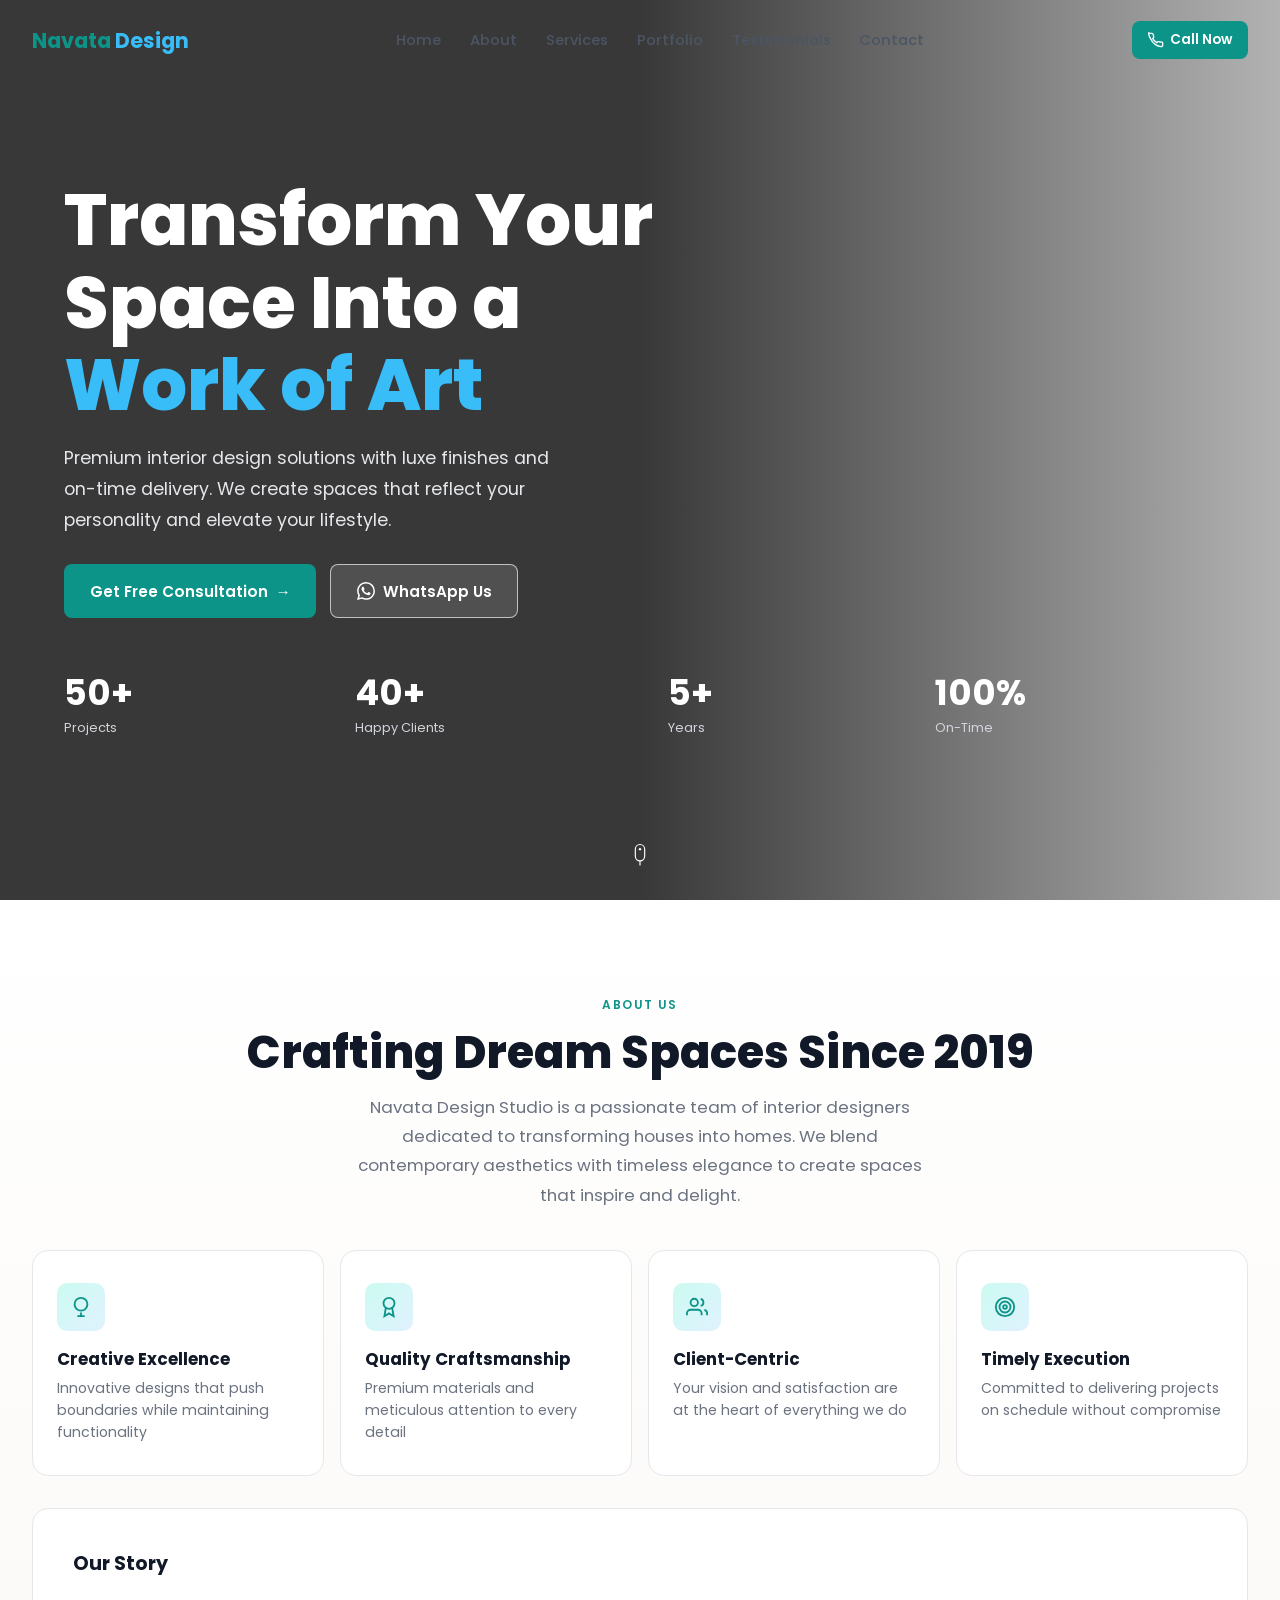
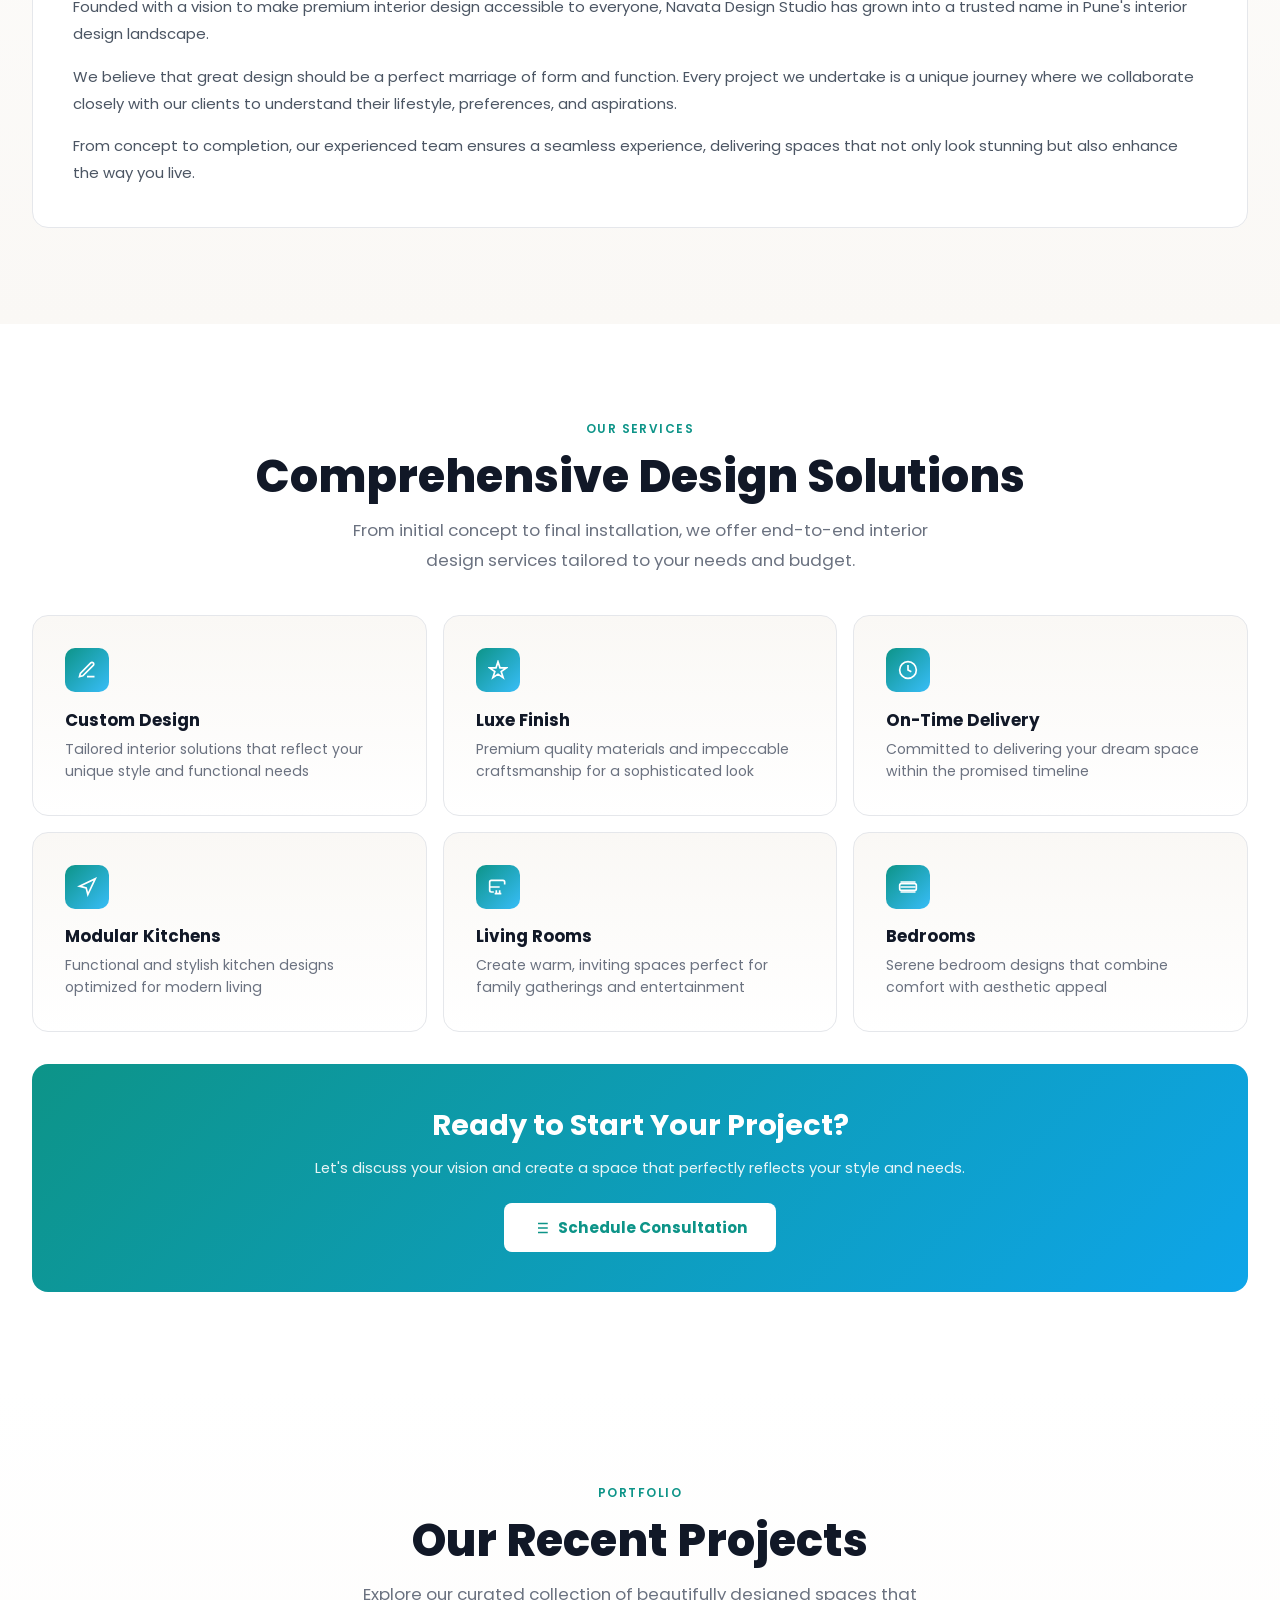
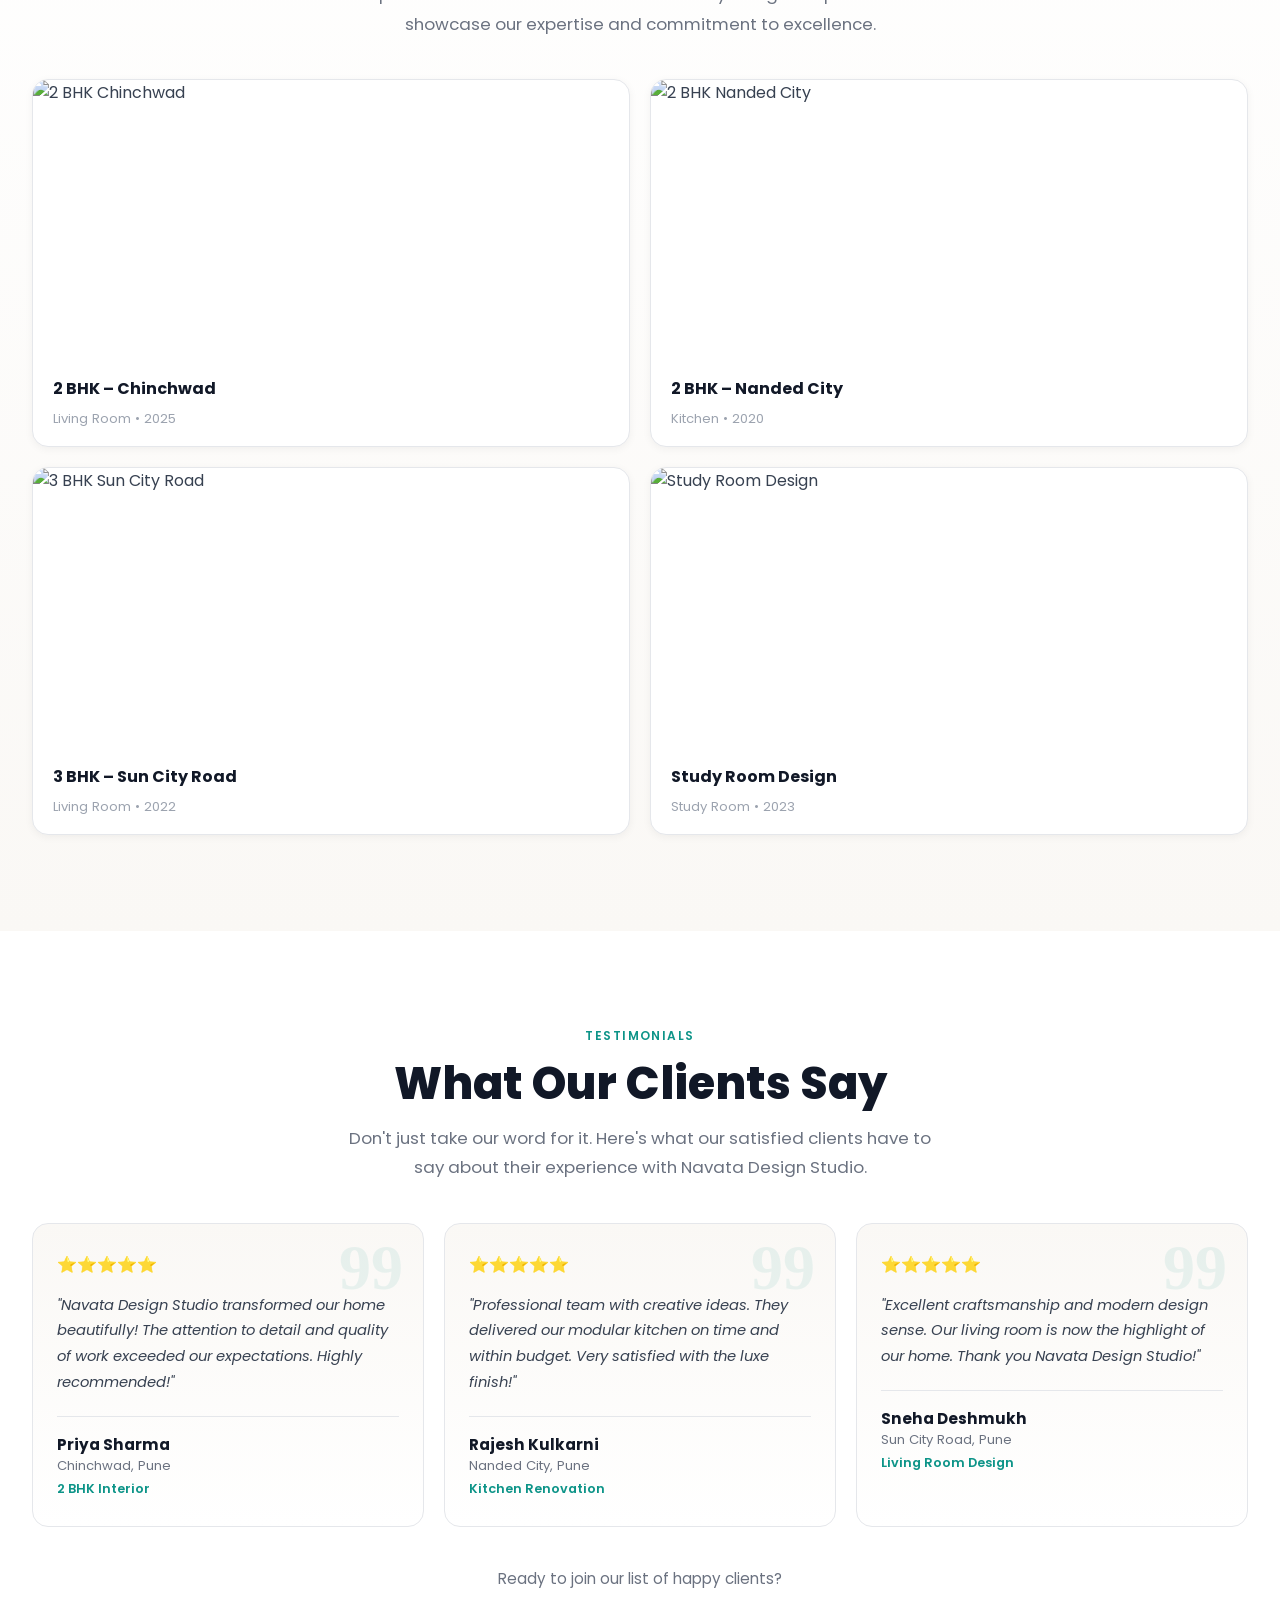
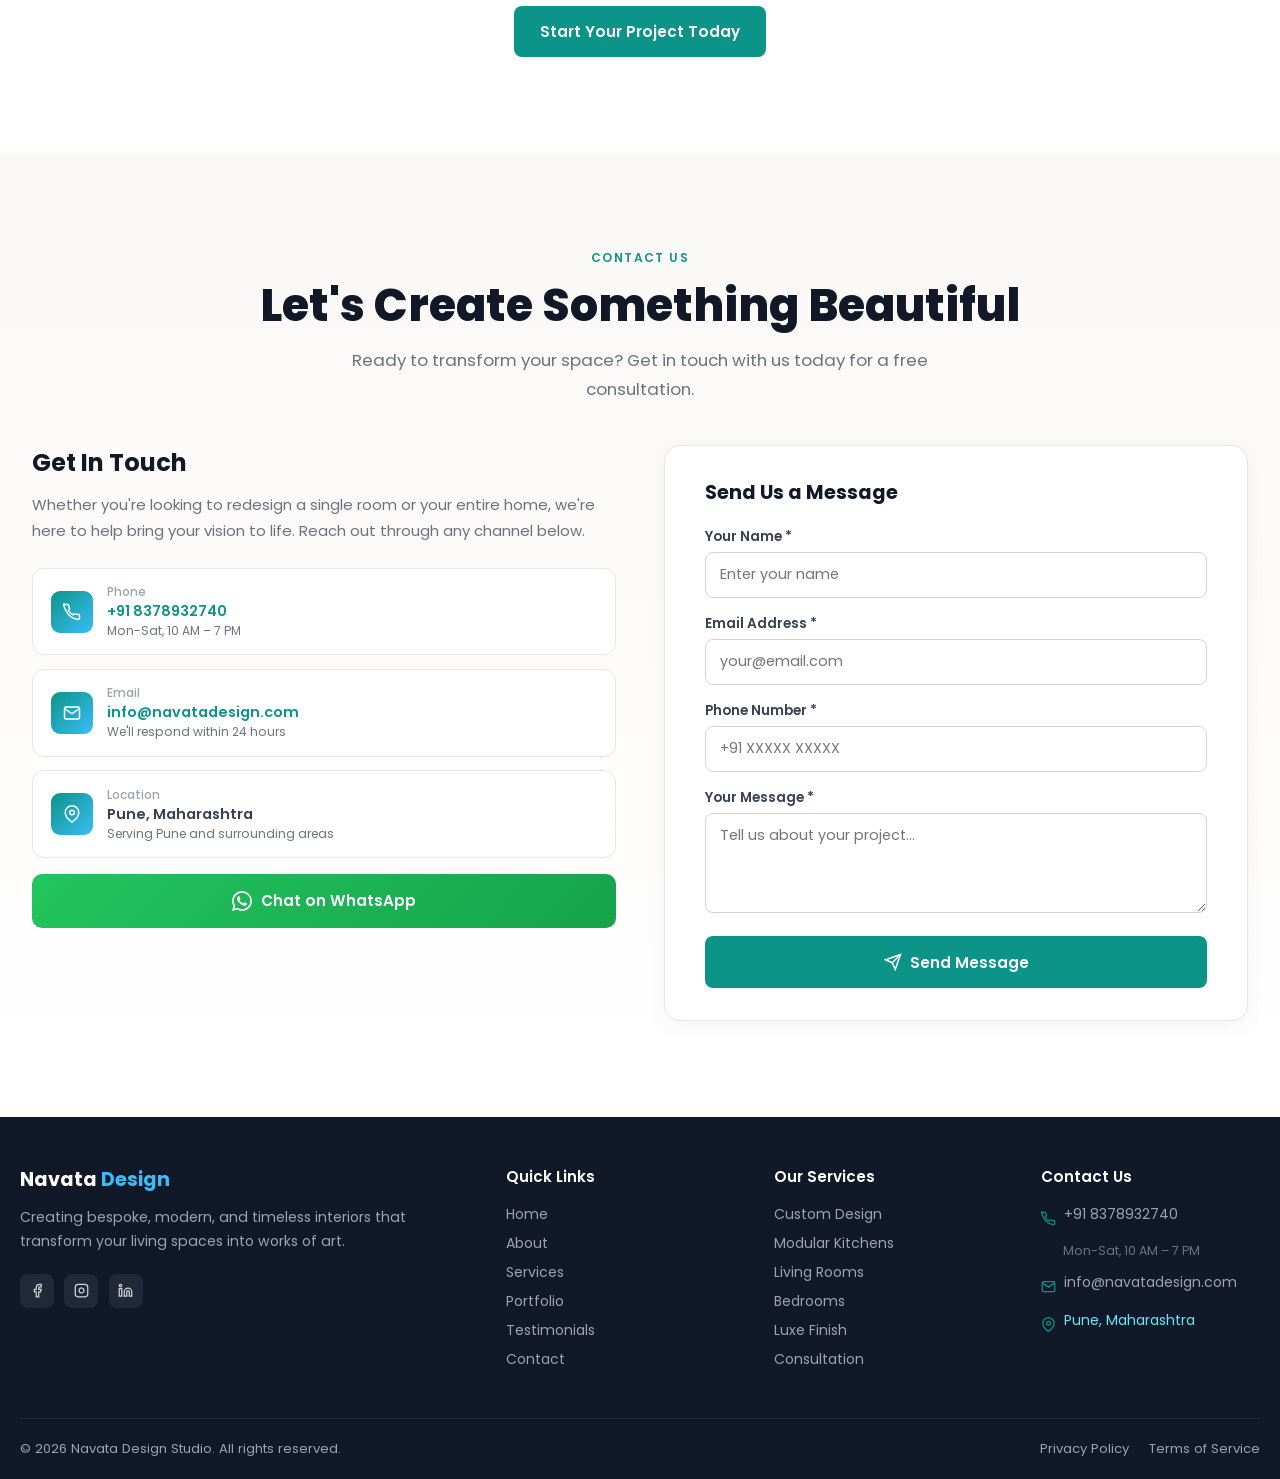
==== index.html @ 8f432bc0 "Rename navata-design-studio-split.html to index.html" ====
<!DOCTYPE html>
<html lang="en">
<head>
<meta charset="UTF-8">
<meta name="viewport" content="width=device-width, initial-scale=1.0">
<title>Navata Design Studio</title>
<link href="https://fonts.googleapis.com/css2?family=Poppins:wght@300;400;500;600;700;800&display=swap" rel="stylesheet">
<link rel="stylesheet" href="navata-style.css">
</head>
<body>

<!-- HEADER -->
<header id="header">
  <div class="header-inner">
    <a href="#home" class="logo"><span>Navata</span> <span>Design</span></a>
    <nav>
      <a href="#home">Home</a>
      <a href="#about">About</a>
      <a href="#services">Services</a>
      <a href="#portfolio">Portfolio</a>
      <a href="#testimonials">Testimonials</a>
      <a href="#contact">Contact</a>
    </nav>
    <a href="tel:+918378932740" class="btn-call">
      <svg width="16" height="16" viewBox="0 0 24 24" fill="none" stroke="currentColor" stroke-width="2"><path d="M22 16.92v3a2 2 0 01-2.18 2 19.79 19.79 0 01-8.63-3.07A19.5 19.5 0 013.89 10.1a19.79 19.79 0 01-3.07-8.67A2 2 0 012.81 2h3a2 2 0 012 1.72 12.84 12.84 0 00.7 2.81 2 2 0 01-.45 2.11L7.09 9.91a16 16 0 006 6l.91-.95a2 2 0 012.11-.45 12.84 12.84 0 002.81.7A2 2 0 0122 16.92z"/></svg>
      Call Now
    </a>
    <button class="hamburger" id="hamburger" aria-label="Menu">
      <span></span><span></span><span></span>
    </button>
  </div>
</header>

<div class="mobile-menu" id="mobileMenu">
  <a href="#home">Home</a>
  <a href="#about">About</a>
  <a href="#services">Services</a>
  <a href="#portfolio">Portfolio</a>
  <a href="#testimonials">Testimonials</a>
  <a href="#contact">Contact</a>
  <a href="tel:+918378932740" class="btn-call" style="width:fit-content;">📞 Call Now</a>
</div>

<!-- HERO -->
<section id="home">
  <div class="hero-overlay"></div>
  <div class="hero-content">
    <h1>Transform Your<br>Space Into a<br><span class="accent">Work of Art</span></h1>
    <p>Premium interior design solutions with luxe finishes and on-time delivery. We create spaces that reflect your personality and elevate your lifestyle.</p>
    <div class="hero-btns">
      <a href="#contact" class="btn-primary">Get Free Consultation <span class="arrow">→</span></a>
      <a href="https://wa.me/918378932740?text=Hi%2C%20I%27m%20interested%20in%20interior%20design%20services" target="_blank" class="btn-outline">
        <svg width="18" height="18" viewBox="0 0 24 24" fill="currentColor"><path d="M17.472 14.382c-.297-.149-1.758-.867-2.03-.967-.273-.099-.471-.148-.67.15-.197.297-.767.966-.94 1.164-.173.199-.347.223-.644.075-.297-.15-1.255-.463-2.39-1.475-.883-.788-1.48-1.761-1.653-2.059-.173-.297-.018-.458.13-.606.134-.133.298-.347.446-.52.149-.174.198-.298.298-.497.099-.198.05-.371-.025-.52-.075-.149-.669-1.612-.916-2.207-.242-.579-.487-.5-.669-.51-.173-.008-.371-.01-.57-.01-.198 0-.52.074-.792.372-.272.297-1.04 1.016-1.04 2.479 0 1.462 1.065 2.875 1.213 3.074.149.198 2.096 3.2 5.077 4.487.709.306 1.262.489 1.694.625.712.227 1.36.195 1.871.118.571-.085 1.758-.719 2.006-1.413.248-.694.248-1.289.173-1.413-.074-.124-.272-.198-.57-.347m-5.421 7.403h-.004a9.87 9.87 0 01-5.031-1.378l-.361-.214-3.741.982.998-3.648-.235-.374a9.86 9.86 0 01-1.51-5.26c.001-5.45 4.436-9.884 9.888-9.884 2.64 0 5.122 1.03 6.988 2.898a9.825 9.825 0 012.893 6.994c-.003 5.45-4.437 9.884-9.885 9.884m8.413-18.297A11.815 11.815 0 0012.05 0C5.495 0 .16 5.335.157 11.892c0 2.096.547 4.142 1.588 5.945L.057 24l6.305-1.654a11.882 11.882 0 005.683 1.448h.005c6.554 0 11.89-5.335 11.893-11.893a11.821 11.821 0 00-3.48-8.413z"/></svg>
        WhatsApp Us
      </a>
    </div>
    <div class="hero-stats">
      <div><div class="stat-num">50+</div><div class="stat-label">Projects</div></div>
      <div><div class="stat-num">40+</div><div class="stat-label">Happy Clients</div></div>
      <div><div class="stat-num">5+</div><div class="stat-label">Years</div></div>
      <div><div class="stat-num">100%</div><div class="stat-label">On-Time</div></div>
    </div>
  </div>
  <div class="scroll-indicator">
    <svg viewBox="0 0 24 24"><rect x="8" y="3" width="8" height="14" rx="4"/><line x1="12" y1="17" x2="12" y2="21"/><circle cx="12" cy="7" r="1" fill="white" stroke="none"/></svg>
  </div>
</section>

<!-- ABOUT -->
<section id="about">
  <div class="container">
    <span class="section-label">About Us</span>
    <h2 class="section-title">Crafting Dream Spaces Since 2019</h2>
    <p class="section-desc">Navata Design Studio is a passionate team of interior designers dedicated to transforming houses into homes. We blend contemporary aesthetics with timeless elegance to create spaces that inspire and delight.</p>
    <div class="values-grid">
      <div class="value-card">
        <div class="value-icon">
          <svg viewBox="0 0 24 24"><path d="M12 2a7 7 0 017 7c0 3.87-3.13 7-7 7S5 12.87 5 9a7 7 0 017-7zm0 16v4m-4 0h8"/></svg>
        </div>
        <h3>Creative Excellence</h3>
        <p>Innovative designs that push boundaries while maintaining functionality</p>
      </div>
      <div class="value-card">
        <div class="value-icon">
          <svg viewBox="0 0 24 24"><circle cx="12" cy="8" r="6"/><path d="M15.477 12.89L17 22l-5-3-5 3 1.523-9.11"/></svg>
        </div>
        <h3>Quality Craftsmanship</h3>
        <p>Premium materials and meticulous attention to every detail</p>
      </div>
      <div class="value-card">
        <div class="value-icon">
          <svg viewBox="0 0 24 24"><path d="M17 21v-2a4 4 0 00-4-4H5a4 4 0 00-4 4v2"/><circle cx="9" cy="7" r="4"/><path d="M23 21v-2a4 4 0 00-3-3.87M16 3.13a4 4 0 010 7.75"/></svg>
        </div>
        <h3>Client-Centric</h3>
        <p>Your vision and satisfaction are at the heart of everything we do</p>
      </div>
      <div class="value-card">
        <div class="value-icon">
          <svg viewBox="0 0 24 24"><circle cx="12" cy="12" r="10"/><circle cx="12" cy="12" r="6"/><circle cx="12" cy="12" r="2"/></svg>
        </div>
        <h3>Timely Execution</h3>
        <p>Committed to delivering projects on schedule without compromise</p>
      </div>
    </div>
    <div class="story-box">
      <h3>Our Story</h3>
      <p>Founded with a vision to make premium interior design accessible to everyone, Navata Design Studio has grown into a trusted name in Pune's interior design landscape.</p>
      <p>We believe that great design should be a perfect marriage of form and function. Every project we undertake is a unique journey where we collaborate closely with our clients to understand their lifestyle, preferences, and aspirations.</p>
      <p>From concept to completion, our experienced team ensures a seamless experience, delivering spaces that not only look stunning but also enhance the way you live.</p>
    </div>
  </div>
</section>

<!-- SERVICES -->
<section id="services">
  <div class="container">
    <span class="section-label">Our Services</span>
    <h2 class="section-title">Comprehensive Design Solutions</h2>
    <p class="section-desc">From initial concept to final installation, we offer end-to-end interior design services tailored to your needs and budget.</p>
    <div class="services-grid">
      <div class="service-card">
        <div class="svc-icon"><svg viewBox="0 0 24 24"><path d="M12 20h9M16.5 3.5a2.121 2.121 0 013 3L7 19l-4 1 1-4L16.5 3.5z"/></svg></div>
        <h3>Custom Design</h3>
        <p>Tailored interior solutions that reflect your unique style and functional needs</p>
      </div>
      <div class="service-card">
        <div class="svc-icon"><svg viewBox="0 0 24 24"><path d="M12 2l2.4 7.4H22l-6.2 4.5 2.4 7.4L12 17l-6.2 4.3 2.4-7.4L2 9.4h7.6L12 2z"/></svg></div>
        <h3>Luxe Finish</h3>
        <p>Premium quality materials and impeccable craftsmanship for a sophisticated look</p>
      </div>
      <div class="service-card">
        <div class="svc-icon"><svg viewBox="0 0 24 24"><circle cx="12" cy="12" r="10"/><polyline points="12 6 12 12 16 14"/></svg></div>
        <h3>On-Time Delivery</h3>
        <p>Committed to delivering your dream space within the promised timeline</p>
      </div>
      <div class="service-card">
        <div class="svc-icon"><svg viewBox="0 0 24 24"><path d="M3 11l19-9-9 19-2-8-8-2z"/></svg></div>
        <h3>Modular Kitchens</h3>
        <p>Functional and stylish kitchen designs optimized for modern living</p>
      </div>
      <div class="service-card">
        <div class="svc-icon"><svg viewBox="0 0 24 24"><path d="M20 9V6a2 2 0 00-2-2H4a2 2 0 00-2 2v10c0 1.1.9 2 2 2h3M14 12H2m8 4v4m4-4v4m-6 0h8"/></svg></div>
        <h3>Living Rooms</h3>
        <p>Create warm, inviting spaces perfect for family gatherings and entertainment</p>
      </div>
      <div class="service-card">
        <div class="svc-icon"><svg viewBox="0 0 24 24"><path d="M3 12h18M3 6h18M3 18h18"/><rect x="2" y="8" width="20" height="8" rx="2"/></svg></div>
        <h3>Bedrooms</h3>
        <p>Serene bedroom designs that combine comfort with aesthetic appeal</p>
      </div>
    </div>
    <div class="cta-box">
      <h3>Ready to Start Your Project?</h3>
      <p>Let's discuss your vision and create a space that perfectly reflects your style and needs.</p>
      <a href="#contact" class="btn-white">
        <svg width="18" height="18" viewBox="0 0 24 24" fill="none" stroke="currentColor" stroke-width="2"><path d="M8 6h13M8 12h13M8 18h13M3 6h.01M3 12h.01M3 18h.01"/></svg>
        Schedule Consultation
      </a>
    </div>
  </div>
</section>

<!-- PORTFOLIO -->
<section id="portfolio">
  <div class="container">
    <span class="section-label">Portfolio</span>
    <h2 class="section-title">Our Recent Projects</h2>
    <p class="section-desc">Explore our curated collection of beautifully designed spaces that showcase our expertise and commitment to excellence.</p>
    <div class="portfolio-grid">
      <div class="portfolio-card" onclick="openModal(0)">
        <div class="portfolio-img-wrap">
          <img src="https://images.unsplash.com/photo-1556909114-f6e7ad7d3136?w=800&q=80" alt="2 BHK Chinchwad">
          <div class="portfolio-overlay"><span class="overlay-badge">Living Room</span></div>
        </div>
        <div class="portfolio-info"><h3>2 BHK – Chinchwad</h3><span class="cat">Living Room • 2025</span></div>
      </div>
      <div class="portfolio-card" onclick="openModal(1)">
        <div class="portfolio-img-wrap">
          <img src="https://images.unsplash.com/photo-1556909172-54557c7e4fb7?w=800&q=80" alt="2 BHK Nanded City">
          <div class="portfolio-overlay"><span class="overlay-badge">Kitchen</span></div>
        </div>
        <div class="portfolio-info"><h3>2 BHK – Nanded City</h3><span class="cat">Kitchen • 2020</span></div>
      </div>
      <div class="portfolio-card" onclick="openModal(2)">
        <div class="portfolio-img-wrap">
          <img src="https://images.unsplash.com/photo-1555041469-a586c61ea9bc?w=800&q=80" alt="3 BHK Sun City Road">
          <div class="portfolio-overlay"><span class="overlay-badge">Living Room</span></div>
        </div>
        <div class="portfolio-info"><h3>3 BHK – Sun City Road</h3><span class="cat">Living Room • 2022</span></div>
      </div>
      <div class="portfolio-card" onclick="openModal(3)">
        <div class="portfolio-img-wrap">
          <img src="https://images.unsplash.com/photo-1586023492125-27b2c045efd7?w=800&q=80" alt="Study Room Design">
          <div class="portfolio-overlay"><span class="overlay-badge">Study Room</span></div>
        </div>
        <div class="portfolio-info"><h3>Study Room Design</h3><span class="cat">Study Room • 2023</span></div>
      </div>
    </div>
  </div>
</section>

<!-- MODAL -->
<div class="modal-backdrop" id="modal" onclick="closeModalOutside(event)">
  <div class="modal">
    <img class="modal-img" id="modal-img" src="" alt="">
    <button class="modal-close" onclick="closeModal()">✕</button>
    <div class="modal-body">
      <div class="modal-meta">
        <span class="modal-badge" id="modal-cat"></span>
        <span class="modal-year" id="modal-year"></span>
      </div>
      <h2 id="modal-title"></h2>
      <p id="modal-desc"></p>
    </div>
  </div>
</div>

<!-- TESTIMONIALS -->
<section id="testimonials">
  <div class="container">
    <span class="section-label">Testimonials</span>
    <h2 class="section-title">What Our Clients Say</h2>
    <p class="section-desc">Don't just take our word for it. Here's what our satisfied clients have to say about their experience with Navata Design Studio.</p>
    <div class="testimonials-grid">
      <div class="testi-card">
        <div class="quote-bg">99</div>
        <div class="stars">⭐⭐⭐⭐⭐</div>
        <p class="testi-text">"Navata Design Studio transformed our home beautifully! The attention to detail and quality of work exceeded our expectations. Highly recommended!"</p>
        <hr class="testi-divider">
        <div class="testi-name">Priya Sharma</div>
        <div class="testi-location">Chinchwad, Pune</div>
        <div class="testi-project">2 BHK Interior</div>
      </div>
      <div class="testi-card">
        <div class="quote-bg">99</div>
        <div class="stars">⭐⭐⭐⭐⭐</div>
        <p class="testi-text">"Professional team with creative ideas. They delivered our modular kitchen on time and within budget. Very satisfied with the luxe finish!"</p>
        <hr class="testi-divider">
        <div class="testi-name">Rajesh Kulkarni</div>
        <div class="testi-location">Nanded City, Pune</div>
        <div class="testi-project">Kitchen Renovation</div>
      </div>
      <div class="testi-card">
        <div class="quote-bg">99</div>
        <div class="stars">⭐⭐⭐⭐⭐</div>
        <p class="testi-text">"Excellent craftsmanship and modern design sense. Our living room is now the highlight of our home. Thank you Navata Design Studio!"</p>
        <hr class="testi-divider">
        <div class="testi-name">Sneha Deshmukh</div>
        <div class="testi-location">Sun City Road, Pune</div>
        <div class="testi-project">Living Room Design</div>
      </div>
    </div>
    <div class="testi-cta">
      <p>Ready to join our list of happy clients?</p>
      <a href="#contact" class="btn-primary" style="display:inline-flex;">Start Your Project Today</a>
    </div>
  </div>
</section>

<!-- CONTACT -->
<section id="contact">
  <div class="container">
    <span class="section-label">Contact Us</span>
    <h2 class="section-title">Let's Create Something Beautiful</h2>
    <p class="section-desc">Ready to transform your space? Get in touch with us today for a free consultation.</p>
    <div class="contact-grid">
      <div class="contact-left">
        <h2>Get In Touch</h2>
        <p>Whether you're looking to redesign a single room or your entire home, we're here to help bring your vision to life. Reach out through any channel below.</p>
        <div class="contact-cards">
          <a href="tel:+918378932740" class="contact-card" style="text-decoration:none;">
            <div class="ccard-icon">
              <svg viewBox="0 0 24 24"><path d="M22 16.92v3a2 2 0 01-2.18 2 19.79 19.79 0 01-8.63-3.07A19.5 19.5 0 013.89 10.1a19.79 19.79 0 01-3.07-8.67A2 2 0 012.81 2h3a2 2 0 012 1.72c.127.96.361 1.903.7 2.81a2 2 0 01-.45 2.11L7.09 9.91a16 16 0 006 6l.91-.95a2 2 0 012.11-.45 12.84 12.84 0 002.81.7A2 2 0 0122 16.92z"/></svg>
            </div>
            <div>
              <div class="ccard-label">Phone</div>
              <div class="ccard-value">+91 8378932740</div>
              <div class="ccard-sub">Mon-Sat, 10 AM – 7 PM</div>
            </div>
          </a>
          <a href="mailto:info@navatadesign.com" class="contact-card" style="text-decoration:none;">
            <div class="ccard-icon">
              <svg viewBox="0 0 24 24"><path d="M4 4h16c1.1 0 2 .9 2 2v12c0 1.1-.9 2-2 2H4c-1.1 0-2-.9-2-2V6c0-1.1.9-2 2-2z"/><polyline points="22,6 12,13 2,6"/></svg>
            </div>
            <div>
              <div class="ccard-label">Email</div>
              <div class="ccard-value">info@navatadesign.com</div>
              <div class="ccard-sub">We'll respond within 24 hours</div>
            </div>
          </a>
          <div class="contact-card">
            <div class="ccard-icon">
              <svg viewBox="0 0 24 24"><path d="M21 10c0 7-9 13-9 13s-9-6-9-13a9 9 0 0118 0z"/><circle cx="12" cy="10" r="3"/></svg>
            </div>
            <div>
              <div class="ccard-label">Location</div>
              <div class="ccard-value" style="color:#374151;">Pune, Maharashtra</div>
              <div class="ccard-sub">Serving Pune and surrounding areas</div>
            </div>
          </div>
        </div>
        <a href="https://wa.me/918378932740?text=Hi%2C%20I%27m%20interested%20in%20interior%20design%20services" target="_blank" class="btn-whatsapp">
          <svg width="20" height="20" viewBox="0 0 24 24" fill="currentColor"><path d="M17.472 14.382c-.297-.149-1.758-.867-2.03-.967-.273-.099-.471-.148-.67.15-.197.297-.767.966-.94 1.164-.173.199-.347.223-.644.075-.297-.15-1.255-.463-2.39-1.475-.883-.788-1.48-1.761-1.653-2.059-.173-.297-.018-.458.13-.606.134-.133.298-.347.446-.52.149-.174.198-.298.298-.497.099-.198.05-.371-.025-.52-.075-.149-.669-1.612-.916-2.207-.242-.579-.487-.5-.669-.51-.173-.008-.371-.01-.57-.01-.198 0-.52.074-.792.372-.272.297-1.04 1.016-1.04 2.479 0 1.462 1.065 2.875 1.213 3.074.149.198 2.096 3.2 5.077 4.487.709.306 1.262.489 1.694.625.712.227 1.36.195 1.871.118.571-.085 1.758-.719 2.006-1.413.248-.694.248-1.289.173-1.413-.074-.124-.272-.198-.57-.347m-5.421 7.403h-.004a9.87 9.87 0 01-5.031-1.378l-.361-.214-3.741.982.998-3.648-.235-.374a9.86 9.86 0 01-1.51-5.26c.001-5.45 4.436-9.884 9.888-9.884 2.64 0 5.122 1.03 6.988 2.898a9.825 9.825 0 012.893 6.994c-.003 5.45-4.437 9.884-9.885 9.884m8.413-18.297A11.815 11.815 0 0012.05 0C5.495 0 .16 5.335.157 11.892c0 2.096.547 4.142 1.588 5.945L.057 24l6.305-1.654a11.882 11.882 0 005.683 1.448h.005c6.554 0 11.89-5.335 11.893-11.893a11.821 11.821 0 00-3.48-8.413z"/></svg>
          Chat on WhatsApp
        </a>
      </div>
      <div class="contact-form-box">
        <h3>Send Us a Message</h3>
        <form id="contactForm" onsubmit="handleSubmit(event)">
          <div class="form-group">
            <label>Your Name *</label>
            <input type="text" placeholder="Enter your name" required id="fname">
          </div>
          <div class="form-group">
            <label>Email Address *</label>
            <input type="email" placeholder="your@email.com" required id="femail">
          </div>
          <div class="form-group">
            <label>Phone Number *</label>
            <input type="tel" placeholder="+91 XXXXX XXXXX" required id="fphone">
          </div>
          <div class="form-group">
            <label>Your Message *</label>
            <textarea placeholder="Tell us about your project..." required id="fmessage"></textarea>
          </div>
          <button type="submit" class="btn-submit" id="submitBtn">
            <svg width="18" height="18" viewBox="0 0 24 24" fill="none" stroke="currentColor" stroke-width="2"><line x1="22" y1="2" x2="11" y2="13"/><polygon points="22 2 15 22 11 13 2 9 22 2"/></svg>
            Send Message
          </button>
        </form>
      </div>
    </div>
  </div>
</section>

<!-- FOOTER -->
<footer>
  <div class="footer-inner">
    <div>
      <div class="footer-logo"><span class="f1">Navata </span><span class="f2">Design</span></div>
      <p class="footer-tagline">Creating bespoke, modern, and timeless interiors that transform your living spaces into works of art.</p>
      <div class="social-icons">
        <a href="#" aria-label="Facebook"><svg viewBox="0 0 24 24"><path d="M18 2h-3a5 5 0 00-5 5v3H7v4h3v8h4v-8h3l1-4h-4V7a1 1 0 011-1h3z"/></svg></a>
        <a href="#" aria-label="Instagram"><svg viewBox="0 0 24 24"><rect x="2" y="2" width="20" height="20" rx="5" ry="5"/><path d="M16 11.37A4 4 0 1112.63 8 4 4 0 0116 11.37z"/><line x1="17.5" y1="6.5" x2="17.51" y2="6.5"/></svg></a>
        <a href="#" aria-label="LinkedIn"><svg viewBox="0 0 24 24"><path d="M16 8a6 6 0 016 6v7h-4v-7a2 2 0 00-2-2 2 2 0 00-2 2v7h-4v-7a6 6 0 016-6zM2 9h4v12H2z"/><circle cx="4" cy="4" r="2"/></svg></a>
      </div>
    </div>
    <div class="footer-col">
      <h4>Quick Links</h4>
      <a href="#home">Home</a>
      <a href="#about">About</a>
      <a href="#services">Services</a>
      <a href="#portfolio">Portfolio</a>
      <a href="#testimonials">Testimonials</a>
      <a href="#contact">Contact</a>
    </div>
    <div class="footer-col">
      <h4>Our Services</h4>
      <span>Custom Design</span>
      <span>Modular Kitchens</span>
      <span>Living Rooms</span>
      <span>Bedrooms</span>
      <span>Luxe Finish</span>
      <span>Consultation</span>
    </div>
    <div class="footer-col">
      <h4>Contact Us</h4>
      <div class="footer-contact-row">
        <svg viewBox="0 0 24 24"><path d="M22 16.92v3a2 2 0 01-2.18 2 19.79 19.79 0 01-8.63-3.07A19.5 19.5 0 013.89 10.1a19.79 19.79 0 01-3.07-8.67A2 2 0 012.81 2h3a2 2 0 012 1.72c.127.96.361 1.903.7 2.81a2 2 0 01-.45 2.11L7.09 9.91a16 16 0 006 6l.91-.95a2 2 0 012.11-.45 12.84 12.84 0 002.81.7A2 2 0 0122 16.92z"/></svg>
        <a href="tel:+918378932740" style="color:#9ca3af;text-decoration:none;">+91 8378932740</a>
      </div>
      <p style="font-size:0.78rem;margin-left:22px;margin-bottom:0.7rem;color:#6b7280;">Mon-Sat, 10 AM – 7 PM</p>
      <div class="footer-contact-row">
        <svg viewBox="0 0 24 24"><path d="M4 4h16c1.1 0 2 .9 2 2v12c0 1.1-.9 2-2 2H4c-1.1 0-2-.9-2-2V6c0-1.1.9-2 2-2z"/><polyline points="22,6 12,13 2,6"/></svg>
        <a href="mailto:info@navatadesign.com" style="color:#9ca3af;text-decoration:none;">info@navatadesign.com</a>
      </div>
      <div class="footer-contact-row">
        <svg viewBox="0 0 24 24"><path d="M21 10c0 7-9 13-9 13s-9-6-9-13a9 9 0 0118 0z"/><circle cx="12" cy="10" r="3"/></svg>
        <span style="color:#67e8f9;">Pune, Maharashtra</span>
      </div>
    </div>
  </div>
  <div class="footer-bottom">
    <span>© 2026 Navata Design Studio. All rights reserved.</span>
    <div class="footer-links">
      <a href="#">Privacy Policy</a>
      <a href="#">Terms of Service</a>
    </div>
  </div>
</footer>

<!-- TOAST -->
<div class="toast" id="toast">
  <div class="toast-title">✅ Message Sent!</div>
  <div class="toast-msg">Thank you for reaching out. We'll get back to you within 24 hours.</div>
</div>

<script src="navata-script.js"></script>
</body>
</html>
---- navata-style.css ----
/* =============================================
   NAVATA DESIGN STUDIO — navata-style.css
   Mobile-first, fully responsive
   ============================================= */

*, *::before, *::after { margin: 0; padding: 0; box-sizing: border-box; }
html { scroll-behavior: smooth; font-family: 'Poppins', sans-serif; }
body { background: #fff; color: #374151; overflow-x: hidden; }

:root {
  --teal: #0d9488;
  --teal-dark: #0b7a70;
  --sky: #38bdf8;
  --beige: #faf8f5;
  --beige2: #f5f1ea;
  --header-h: 70px;
}

/* =============================================
   HEADER
   ============================================= */
header {
  position: fixed; top: 0; width: 100%; z-index: 1000;
  height: var(--header-h);
  display: flex; align-items: center;
  padding: 0 1.25rem;
  transition: background 0.3s, box-shadow 0.3s;
}
header.scrolled {
  background: rgba(255,255,255,0.97);
  backdrop-filter: blur(10px);
  box-shadow: 0 2px 20px rgba(0,0,0,0.08);
}
.header-inner {
  max-width: 1280px; margin: 0 auto; width: 100%;
  display: flex; align-items: center; justify-content: space-between;
}
.logo { font-size: 1.3rem; font-weight: 700; text-decoration: none; }
.logo span:first-child { color: var(--teal); }
.logo span:last-child { color: var(--sky); }

/* Desktop nav hidden on mobile */
nav { display: none; align-items: center; gap: 1.8rem; }
nav a { text-decoration: none; color: #4b5563; font-size: 0.92rem; font-weight: 500; transition: color 0.2s; }
nav a:hover { color: var(--teal); }

.btn-call {
  background: var(--teal); color: #fff; border: none;
  padding: 0.55rem 1rem; border-radius: 8px;
  font-family: 'Poppins', sans-serif; font-size: 0.85rem; font-weight: 600;
  cursor: pointer; display: none; align-items: center; gap: 0.4rem;
  text-decoration: none; transition: background 0.2s; white-space: nowrap;
}
.btn-call:hover { background: var(--teal-dark); }
/* Show btn-call in header only on desktop */
@media (min-width: 900px) {
  .btn-call { display: flex; }
}

.hamburger {
  display: flex; flex-direction: column; gap: 5px;
  cursor: pointer; background: none; border: none; padding: 4px;
}
.hamburger span {
  width: 24px; height: 2px; background: #fff;
  transition: background 0.3s; border-radius: 2px; display: block;
}
header.scrolled .hamburger span { background: #374151; }

.mobile-menu {
  display: none;
  position: fixed; top: var(--header-h); left: 0; right: 0;
  background: #fff; box-shadow: 0 4px 20px rgba(0,0,0,0.12);
  z-index: 999; padding: 1.25rem 1.5rem;
  flex-direction: column; gap: 0.9rem;
  border-top: 1px solid #f3f4f6;
}
.mobile-menu a {
  color: #374151; text-decoration: none;
  font-weight: 500; font-size: 1rem; padding: 0.3rem 0;
}
.mobile-menu a:hover { color: var(--teal); }
.mobile-menu .btn-call { display: flex; width: fit-content; }
.mobile-menu.open { display: flex; }

/* =============================================
   HERO
   ============================================= */
#home {
  min-height: 100svh;
  position: relative;
  display: flex; align-items: center;
  background: url('https://images.unsplash.com/photo-1586023492125-27b2c045efd7?w=1600&q=80') center/cover no-repeat;
  padding-top: var(--header-h);
}
.hero-overlay {
  position: absolute; inset: 0;
  background: linear-gradient(to right, rgba(0,0,0,0.78) 50%, rgba(0,0,0,0.3));
}
.hero-content {
  position: relative; z-index: 2;
  padding: 2.5rem 1.25rem 5rem;
  max-width: 1280px; margin: 0 auto; width: 100%;
}
.badge {
  display: inline-flex; align-items: center;
  background: rgba(13,148,136,0.85); backdrop-filter: blur(8px);
  color: #fff; padding: 0.4rem 1rem; border-radius: 999px;
  font-size: 0.8rem; font-weight: 500; margin-bottom: 1.2rem;
}
.hero-content h1 {
  font-size: clamp(1.9rem, 8vw, 4.5rem);
  font-weight: 800; color: #fff; line-height: 1.15; margin-bottom: 1rem;
}
.hero-content h1 .accent { color: var(--sky); }
.hero-content > p {
  font-size: clamp(0.9rem, 3.5vw, 1.1rem);
  color: #e5e7eb; max-width: 520px; line-height: 1.75; margin-bottom: 1.8rem;
}
.hero-btns {
  display: flex; flex-direction: column;
  gap: 0.85rem; margin-bottom: 3rem;
}
.btn-primary {
  background: var(--teal); color: #fff; border: none;
  padding: 0.9rem 1.6rem; border-radius: 8px;
  font-family: 'Poppins', sans-serif; font-size: 0.95rem; font-weight: 600;
  cursor: pointer; display: inline-flex; align-items: center; justify-content: center; gap: 0.5rem;
  transition: background 0.2s; text-decoration: none; width: 100%;
}
.btn-primary:hover { background: var(--teal-dark); }
.btn-primary:hover .arrow { transform: translateX(4px); }
.arrow { transition: transform 0.2s; }
.btn-outline {
  background: rgba(255,255,255,0.12); backdrop-filter: blur(8px); color: #fff;
  border: 1.5px solid rgba(255,255,255,0.65);
  padding: 0.9rem 1.6rem; border-radius: 8px;
  font-family: 'Poppins', sans-serif; font-size: 0.95rem; font-weight: 600;
  cursor: pointer; display: inline-flex; align-items: center; justify-content: center; gap: 0.5rem;
  transition: background 0.2s, color 0.2s; text-decoration: none; width: 100%;
}
.btn-outline:hover { background: #fff; color: var(--teal); }

.hero-stats {
  display: grid; grid-template-columns: repeat(2, 1fr);
  gap: 1rem; max-width: 280px;
}
.hero-stats div { color: #fff; }
.hero-stats .stat-num { font-size: 1.8rem; font-weight: 700; }
.hero-stats .stat-label { font-size: 0.8rem; color: #d1d5db; }

.scroll-indicator {
  position: absolute; bottom: 1.5rem; left: 50%; transform: translateX(-50%);
  z-index: 2; animation: bounce 2s infinite;
}
.scroll-indicator svg { width: 28px; height: 28px; stroke: #fff; fill: none; }
@keyframes bounce {
  0%,100% { transform: translateX(-50%) translateY(0); }
  50% { transform: translateX(-50%) translateY(8px); }
}

/* =============================================
   SHARED SECTION STYLES
   ============================================= */
section { padding: 4rem 1.25rem; }
.container { max-width: 1280px; margin: 0 auto; }
.section-label {
  display: block; font-size: 0.75rem; font-weight: 600;
  color: var(--teal); letter-spacing: 0.12em; text-transform: uppercase;
  margin-bottom: 0.75rem; text-align: center;
}
.section-title {
  font-size: clamp(1.6rem, 5vw, 2.8rem);
  font-weight: 800; color: #111827; text-align: center;
  line-height: 1.2; margin-bottom: 0.8rem;
}
.section-desc {
  font-size: clamp(0.9rem, 3vw, 1.05rem);
  color: #6b7280; text-align: center; max-width: 600px;
  margin: 0 auto 2.5rem; line-height: 1.75;
}

/* =============================================
   ABOUT
   ============================================= */
#about { background: linear-gradient(to bottom, #fff, var(--beige)); }

.values-grid {
  display: grid; grid-template-columns: 1fr 1fr;
  gap: 1rem; margin-bottom: 2rem;
}
.value-card {
  background: #fff; border: 1px solid #e5e7eb; border-radius: 16px;
  padding: 1.5rem 1.25rem;
  transition: transform 0.3s, box-shadow 0.3s; cursor: default;
}
.value-card:hover { transform: translateY(-6px); box-shadow: 0 16px 40px rgba(0,0,0,0.1); }
.value-icon {
  width: 48px; height: 48px; border-radius: 10px;
  background: linear-gradient(135deg, #ccfbf1, #e0f2fe);
  display: flex; align-items: center; justify-content: center; margin-bottom: 0.9rem;
}
.value-icon svg { width: 22px; height: 22px; stroke: var(--teal); fill: none; stroke-width: 2; }
.value-card h3 { font-size: 0.9rem; font-weight: 700; color: #111827; margin-bottom: 0.4rem; }
.value-card p { font-size: 0.8rem; color: #6b7280; line-height: 1.55; }

.story-box {
  background: #fff; border: 1px solid #e5e7eb; border-radius: 16px; padding: 1.75rem 1.5rem;
}
.story-box h3 { font-size: 1.2rem; font-weight: 700; color: #111827; margin-bottom: 1rem; }
.story-box p { color: #4b5563; line-height: 1.8; margin-bottom: 1rem; font-size: 0.93rem; }
.story-box p:last-child { margin-bottom: 0; }

/* =============================================
   SERVICES
   ============================================= */
#services { background: #fff; }

.services-grid {
  display: grid; grid-template-columns: 1fr 1fr;
  gap: 1rem; margin-bottom: 2rem;
}
.service-card {
  background: linear-gradient(to bottom, var(--beige), #fff);
  border: 1px solid #e5e7eb; border-radius: 16px; padding: 1.5rem 1.1rem;
  transition: all 0.3s; position: relative; overflow: hidden; cursor: default;
}
.service-card::after {
  content: ''; position: absolute; width: 70px; height: 70px; border-radius: 50%;
  background: #e0f2fe; bottom: -15px; right: -15px;
  transition: opacity 0.3s; opacity: 0;
}
.service-card:hover { transform: translateY(-5px); box-shadow: 0 16px 40px rgba(0,0,0,0.1); border-color: #5eead4; }
.service-card:hover::after { opacity: 1; }
.service-card:hover .svc-icon { transform: scale(1.1); }
.service-card:hover h3 { color: var(--teal); }
.svc-icon {
  width: 44px; height: 44px; border-radius: 10px;
  background: linear-gradient(135deg, var(--teal), var(--sky));
  display: flex; align-items: center; justify-content: center;
  margin-bottom: 0.9rem; transition: transform 0.3s; flex-shrink: 0;
}
.svc-icon svg { width: 20px; height: 20px; stroke: #fff; fill: none; stroke-width: 2; }
.service-card h3 { font-size: 0.9rem; font-weight: 700; color: #111827; margin-bottom: 0.4rem; transition: color 0.3s; }
.service-card p { font-size: 0.8rem; color: #6b7280; line-height: 1.55; }

.cta-box {
  background: linear-gradient(135deg, var(--teal), #0ea5e9);
  border-radius: 16px; padding: 2.5rem 1.5rem; text-align: center; color: #fff;
}
.cta-box h3 { font-size: clamp(1.2rem, 4vw, 1.8rem); font-weight: 700; margin-bottom: 0.7rem; }
.cta-box p { font-size: 0.92rem; opacity: 0.9; margin-bottom: 1.5rem; }
.btn-white {
  background: #fff; color: var(--teal); border: none;
  padding: 0.8rem 1.75rem; border-radius: 8px;
  font-family: 'Poppins', sans-serif; font-size: 0.95rem; font-weight: 700;
  cursor: pointer; display: inline-flex; align-items: center; gap: 0.5rem;
  transition: background 0.2s; text-decoration: none;
}
.btn-white:hover { background: #f0fdfa; }

/* =============================================
   PORTFOLIO
   ============================================= */
#portfolio { background: linear-gradient(to bottom, #fff, var(--beige)); }

.portfolio-grid { display: grid; grid-template-columns: 1fr; gap: 1.25rem; }
.portfolio-card {
  border-radius: 16px; overflow: hidden; border: 1px solid #e5e7eb;
  background: #fff; cursor: pointer;
  transition: box-shadow 0.3s; box-shadow: 0 2px 8px rgba(0,0,0,0.05);
}
.portfolio-card:hover { box-shadow: 0 20px 50px rgba(0,0,0,0.15); }
.portfolio-img-wrap { position: relative; height: 220px; overflow: hidden; }
.portfolio-img-wrap img { width: 100%; height: 100%; object-fit: cover; transition: transform 0.7s; }
.portfolio-card:hover .portfolio-img-wrap img { transform: scale(1.08); }
.portfolio-overlay {
  position: absolute; inset: 0;
  background: linear-gradient(to top, rgba(0,0,0,0.65), transparent);
  opacity: 0; transition: opacity 0.3s;
  display: flex; align-items: flex-end; padding: 1.25rem;
}
.portfolio-card:hover .portfolio-overlay { opacity: 1; }
.overlay-badge {
  background: var(--teal); color: #fff;
  padding: 0.3rem 0.75rem; border-radius: 999px; font-size: 0.78rem; font-weight: 600;
}
.portfolio-info { padding: 1rem 1.25rem; }
.portfolio-info h3 { font-size: 1rem; font-weight: 700; color: #111827; margin-bottom: 0.25rem; transition: color 0.3s; }
.portfolio-card:hover .portfolio-info h3 { color: var(--teal); }
.portfolio-info .cat { font-size: 0.82rem; color: #9ca3af; }

/* =============================================
   MODAL
   ============================================= */
.modal-backdrop {
  position: fixed; inset: 0; background: rgba(0,0,0,0.65); z-index: 2000;
  display: none; align-items: center; justify-content: center; padding: 1rem;
}
.modal-backdrop.open { display: flex; }
.modal {
  background: #fff; border-radius: 16px;
  max-width: 640px; width: 100%; overflow: hidden;
  position: relative; max-height: 90svh; overflow-y: auto;
}
.modal-img { width: 100%; height: 220px; object-fit: cover; display: block; }
.modal-body { padding: 1.25rem 1.5rem 1.5rem; }
.modal-meta { display: flex; align-items: center; gap: 0.75rem; margin-bottom: 0.75rem; }
.modal-badge {
  background: #ccfbf1; color: var(--teal);
  padding: 0.25rem 0.75rem; border-radius: 999px; font-size: 0.78rem; font-weight: 600;
}
.modal-year { font-size: 0.85rem; color: #9ca3af; }
.modal-body h2 { font-size: 1.25rem; font-weight: 700; color: #111827; margin-bottom: 0.5rem; }
.modal-body p { color: #6b7280; line-height: 1.7; font-size: 0.93rem; }
.modal-close {
  position: absolute; top: 0.75rem; right: 0.75rem;
  background: rgba(255,255,255,0.92); border: none; border-radius: 50%;
  width: 32px; height: 32px; display: flex; align-items: center; justify-content: center;
  cursor: pointer; font-size: 0.95rem; color: #374151; font-weight: 700;
  box-shadow: 0 2px 8px rgba(0,0,0,0.15);
}

/* =============================================
   TESTIMONIALS
   ============================================= */
#testimonials { background: #fff; }

.testimonials-grid {
  display: grid; grid-template-columns: 1fr;
  gap: 1.25rem; margin-bottom: 2.5rem;
}
.testi-card {
  background: linear-gradient(to bottom, var(--beige), #fff);
  border: 1px solid #e5e7eb; border-radius: 16px; padding: 1.75rem 1.5rem;
  position: relative; transition: box-shadow 0.3s;
}
.testi-card:hover { box-shadow: 0 14px 40px rgba(0,0,0,0.1); }
.quote-bg {
  position: absolute; top: 0.75rem; right: 1.25rem;
  font-size: 4rem; font-weight: 800; color: var(--teal);
  opacity: 0.08; line-height: 1; font-family: serif; user-select: none;
}
.stars { display: flex; gap: 3px; margin-bottom: 1rem; font-size: 1rem; }
.testi-text { font-size: 0.92rem; color: #374151; line-height: 1.75; margin-bottom: 1.25rem; font-style: italic; }
.testi-divider { border: none; border-top: 1px solid #e5e7eb; margin-bottom: 1rem; }
.testi-name { font-weight: 700; color: #111827; font-size: 0.95rem; }
.testi-location { font-size: 0.82rem; color: #6b7280; margin-bottom: 0.25rem; }
.testi-project { font-size: 0.8rem; color: var(--teal); font-weight: 600; }
.testi-cta { text-align: center; }
.testi-cta p { color: #6b7280; margin-bottom: 1rem; font-size: 0.95rem; }

/* =============================================
   CONTACT
   ============================================= */
#contact { background: linear-gradient(to bottom, var(--beige), #fff); }

.contact-grid { display: grid; grid-template-columns: 1fr; gap: 2rem; }
.contact-left h2 { font-size: 1.5rem; font-weight: 700; color: #111827; margin-bottom: 0.75rem; }
.contact-left > p { color: #6b7280; line-height: 1.75; margin-bottom: 1.5rem; font-size: 0.93rem; }
.contact-cards { display: flex; flex-direction: column; gap: 0.85rem; }
.contact-card {
  display: flex; align-items: center; gap: 0.9rem;
  background: #fff; border: 1px solid #e5e7eb; border-radius: 12px;
  padding: 0.9rem 1.1rem; transition: box-shadow 0.3s;
}
.contact-card:hover { box-shadow: 0 8px 24px rgba(0,0,0,0.08); }
.contact-card:hover .ccard-icon { transform: scale(1.08); }
.ccard-icon {
  width: 42px; height: 42px; border-radius: 9px; flex-shrink: 0;
  background: linear-gradient(135deg, var(--teal), var(--sky));
  display: flex; align-items: center; justify-content: center; transition: transform 0.3s;
}
.ccard-icon svg { width: 18px; height: 18px; stroke: #fff; fill: none; stroke-width: 2; }
.ccard-label { font-size: 0.75rem; color: #9ca3af; font-weight: 500; }
.ccard-value { font-size: 0.9rem; font-weight: 600; color: var(--teal); }
.ccard-sub { font-size: 0.76rem; color: #6b7280; }
.btn-whatsapp {
  width: 100%; background: linear-gradient(135deg, #22c55e, #16a34a);
  color: #fff; border: none; border-radius: 10px; padding: 0.95rem;
  font-family: 'Poppins', sans-serif; font-size: 0.95rem; font-weight: 600;
  cursor: pointer; display: flex; align-items: center; justify-content: center; gap: 0.6rem;
  margin-top: 1rem; transition: opacity 0.2s; text-decoration: none;
}
.btn-whatsapp:hover { opacity: 0.9; }
.contact-form-box {
  background: #fff; border: 1px solid #e5e7eb; border-radius: 16px;
  padding: 1.75rem 1.5rem; box-shadow: 0 4px 20px rgba(0,0,0,0.05);
}
.contact-form-box h3 { font-size: 1.2rem; font-weight: 700; color: #111827; margin-bottom: 1.25rem; }
.form-group { margin-bottom: 1rem; }
.form-group label { display: block; font-size: 0.85rem; font-weight: 600; color: #374151; margin-bottom: 0.35rem; }
.form-group input, .form-group textarea {
  width: 100%; padding: 0.7rem 0.9rem;
  border: 1px solid #d1d5db; border-radius: 8px;
  font-family: 'Poppins', sans-serif; font-size: 0.9rem; color: #374151;
  outline: none; transition: border-color 0.2s, box-shadow 0.2s; background: #fff;
}
.form-group input:focus, .form-group textarea:focus {
  border-color: var(--teal); box-shadow: 0 0 0 3px rgba(13,148,136,0.12);
}
.form-group textarea { height: 100px; resize: vertical; }
.btn-submit {
  width: 100%; background: var(--teal); color: #fff; border: none;
  padding: 0.9rem; border-radius: 8px;
  font-family: 'Poppins', sans-serif; font-size: 0.95rem; font-weight: 600;
  cursor: pointer; display: flex; align-items: center; justify-content: center; gap: 0.5rem;
  transition: background 0.2s;
}
.btn-submit:hover { background: var(--teal-dark); }

/* =============================================
   TOAST
   ============================================= */
.toast {
  position: fixed; bottom: 1.5rem; right: 1rem; left: 1rem;
  background: #fff; border: 1px solid #d1fae5; border-radius: 12px;
  padding: 1rem 1.25rem; box-shadow: 0 8px 32px rgba(0,0,0,0.15);
  z-index: 3000; transform: translateY(120px); opacity: 0; transition: all 0.3s;
}
.toast.show { transform: translateY(0); opacity: 1; }
.toast-title { font-weight: 700; color: #065f46; font-size: 0.95rem; margin-bottom: 0.25rem; }
.toast-msg { font-size: 0.82rem; color: #6b7280; }

/* =============================================
   FOOTER
   ============================================= */
footer { background: #111827; color: #9ca3af; padding: 3rem 1.25rem 0; }
.footer-inner {
  max-width: 1280px; margin: 0 auto;
  display: grid; grid-template-columns: 1fr;
  gap: 2rem; padding-bottom: 2.5rem;
}
.footer-logo { font-size: 1.2rem; font-weight: 700; margin-bottom: 0.75rem; }
.footer-logo .f1 { color: #fff; }
.footer-logo .f2 { color: var(--sky); }
.footer-tagline { font-size: 0.88rem; line-height: 1.7; margin-bottom: 1.25rem; }
.social-icons { display: flex; gap: 0.65rem; }
.social-icons a {
  width: 34px; height: 34px; border-radius: 8px; background: #1f2937;
  display: flex; align-items: center; justify-content: center;
  transition: background 0.2s; text-decoration: none;
}
.social-icons a:hover { background: var(--teal); }
.social-icons svg { width: 15px; height: 15px; stroke: #d1d5db; fill: none; stroke-width: 2; }
.footer-col h4 { color: #fff; font-size: 0.95rem; font-weight: 600; margin-bottom: 1rem; }
.footer-col a, .footer-col span {
  display: block; font-size: 0.875rem; color: #9ca3af;
  text-decoration: none; margin-bottom: 0.5rem; transition: color 0.2s; cursor: pointer;
}
.footer-col a:hover { color: #67e8f9; }
.footer-contact-row { display: flex; align-items: center; gap: 0.5rem; margin-bottom: 0.6rem; font-size: 0.875rem; }
.footer-contact-row svg { width: 15px; height: 15px; stroke: var(--teal); fill: none; stroke-width: 2; flex-shrink: 0; }
.footer-bottom {
  border-top: 1px solid #1f2937; padding: 1.25rem 0;
  display: flex; flex-direction: column; align-items: center;
  gap: 0.75rem; font-size: 0.82rem;
  max-width: 1280px; margin: 0 auto; text-align: center;
}
.footer-bottom a { color: #9ca3af; text-decoration: none; }
.footer-bottom a:hover { color: #fff; }
.footer-links { display: flex; gap: 1.25rem; }

/* =============================================
   TABLET  >= 600px
   ============================================= */
@media (min-width: 600px) {
  :root { --header-h: 75px; }
  header { padding: 0 1.75rem; }
  section { padding: 5rem 1.75rem; }

  .hero-content { padding: 2.5rem 1.75rem 5rem; }
  .hero-btns { flex-direction: row; flex-wrap: wrap; }
  .btn-primary, .btn-outline { width: auto; }
  .hero-stats { grid-template-columns: repeat(4, auto); max-width: none; gap: 2rem; }
  .hero-stats .stat-num { font-size: 2rem; }

  .portfolio-grid { grid-template-columns: repeat(2, 1fr); }
  .testimonials-grid { grid-template-columns: 1fr; }

  .footer-inner { grid-template-columns: 1fr 1fr; }
  .footer-bottom { flex-direction: row; justify-content: space-between; text-align: left; }

  .toast { left: auto; max-width: 320px; }
  .modal-img { height: 300px; }
}

/* =============================================
   DESKTOP  >= 900px
   ============================================= */
@media (min-width: 900px) {
  :root { --header-h: 80px; }
  header { padding: 0 2rem; }
  section { padding: 6rem 2rem; }

  nav { display: flex; }
  .hamburger { display: none; }

  #home { padding-top: 0; padding-bottom: 0; }
  .hero-content {
    padding: 0 2rem;
    min-height: 100vh;
    display: flex; flex-direction: column; justify-content: center;
    padding-top: var(--header-h);
    padding-bottom: 4rem;
  }

  .values-grid { grid-template-columns: repeat(4, 1fr); }
  .value-card h3 { font-size: 1.05rem; }
  .value-card p { font-size: 0.88rem; }
  .value-card { padding: 2rem 1.5rem; }

  .services-grid { grid-template-columns: repeat(3, 1fr); }
  .service-card { padding: 2rem; }
  .service-card h3 { font-size: 1.05rem; }
  .service-card p { font-size: 0.88rem; }

  .portfolio-img-wrap { height: 280px; }

  .testimonials-grid { grid-template-columns: repeat(3, 1fr); }

  .contact-grid { grid-template-columns: 1fr 1fr; gap: 3rem; }

  .story-box { padding: 2.5rem; }
  .contact-form-box { padding: 2rem 2.5rem; }

  .footer-inner { grid-template-columns: 2fr 1fr 1fr 1fr; gap: 3rem; }
  .modal-img { height: 360px; }
}

/* =============================================
   LARGE DESKTOP  >= 1200px
   ============================================= */
@media (min-width: 1200px) {
  .hero-content h1 { font-size: 4.5rem; }
  .hero-stats .stat-num { font-size: 2.2rem; }
}
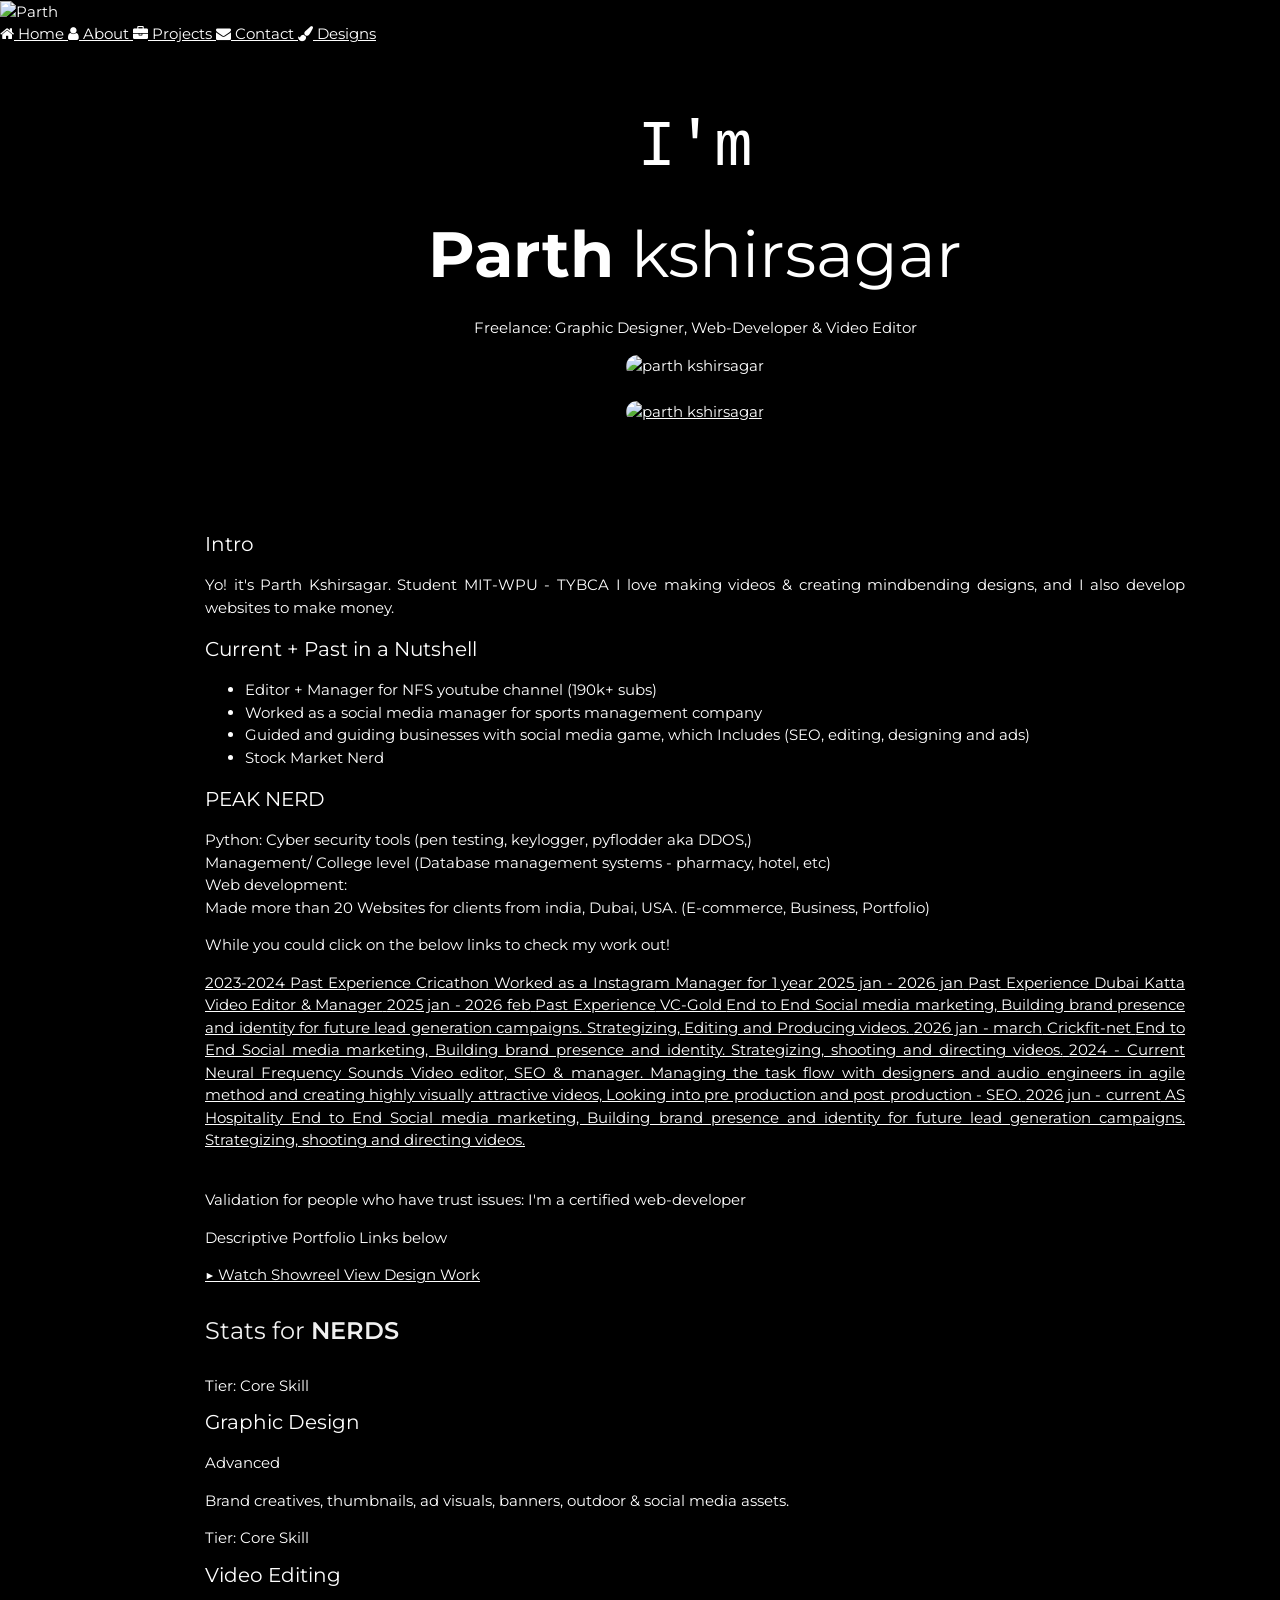
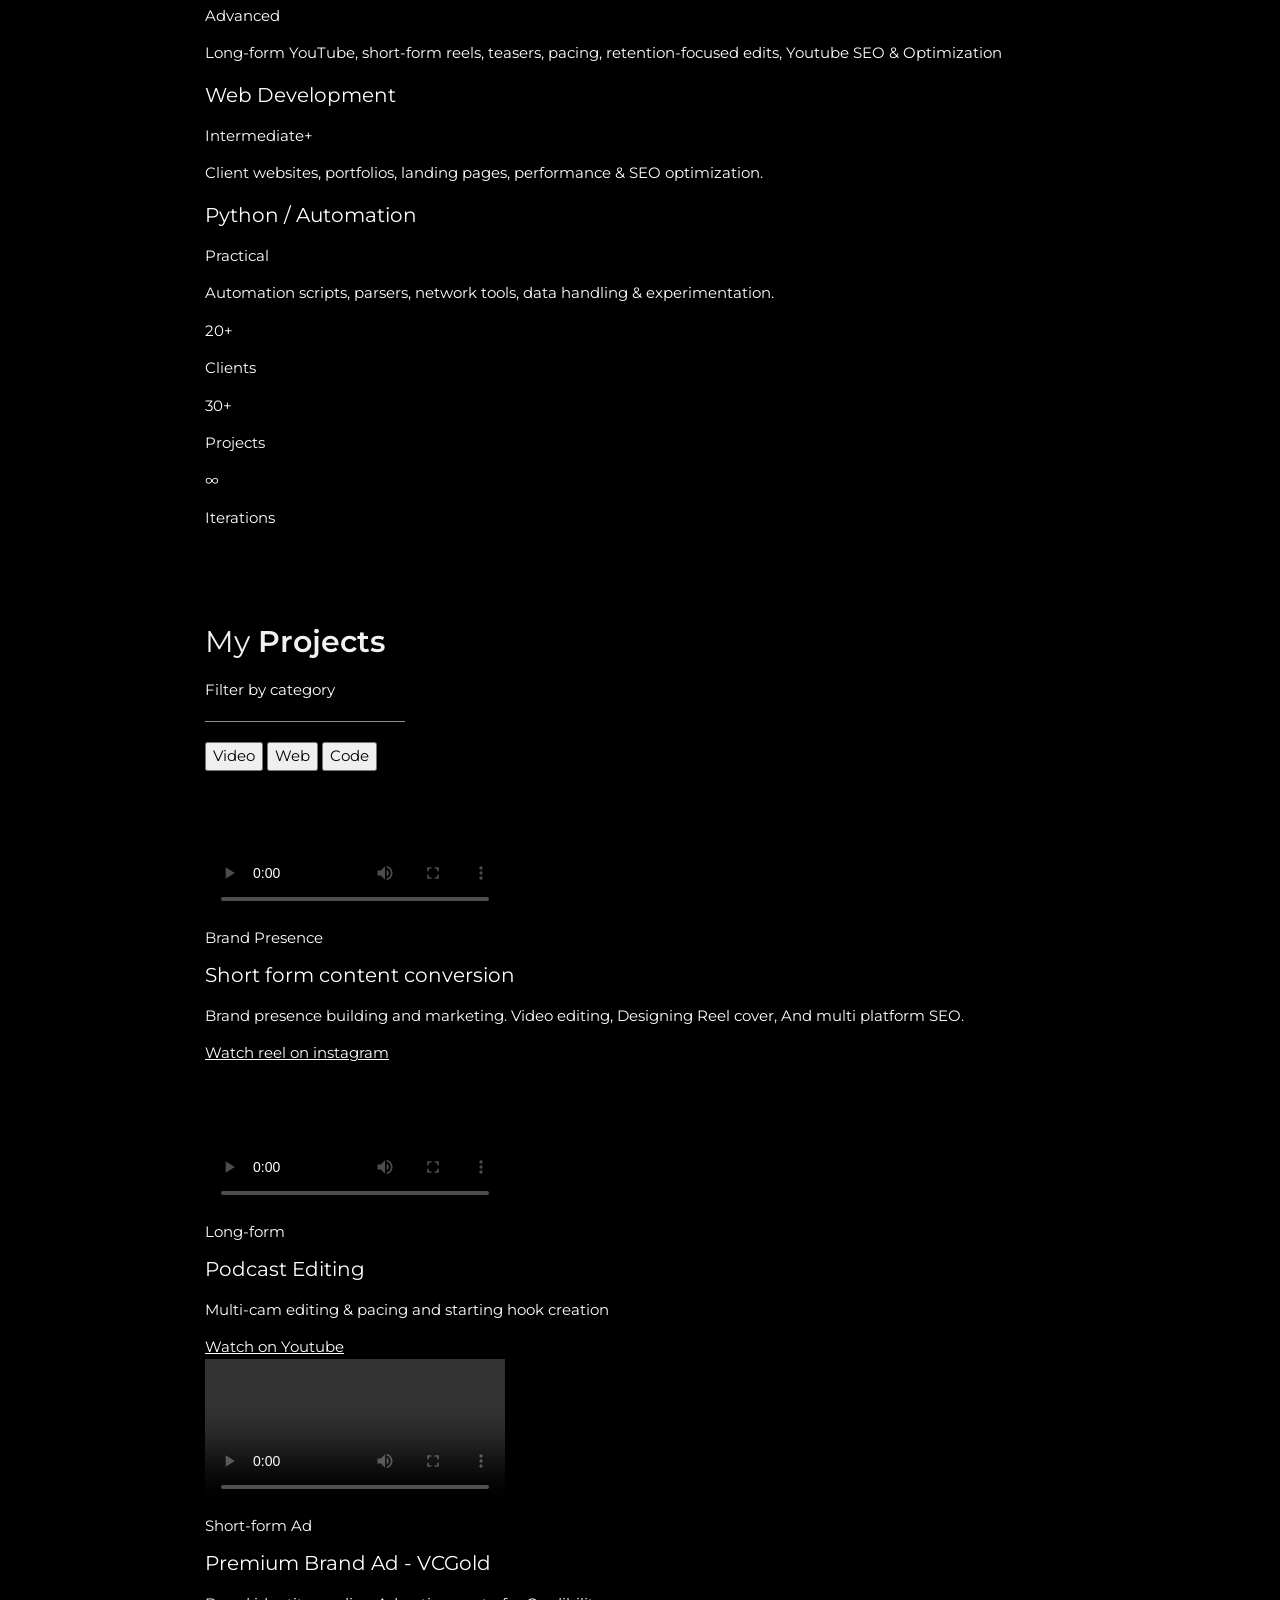
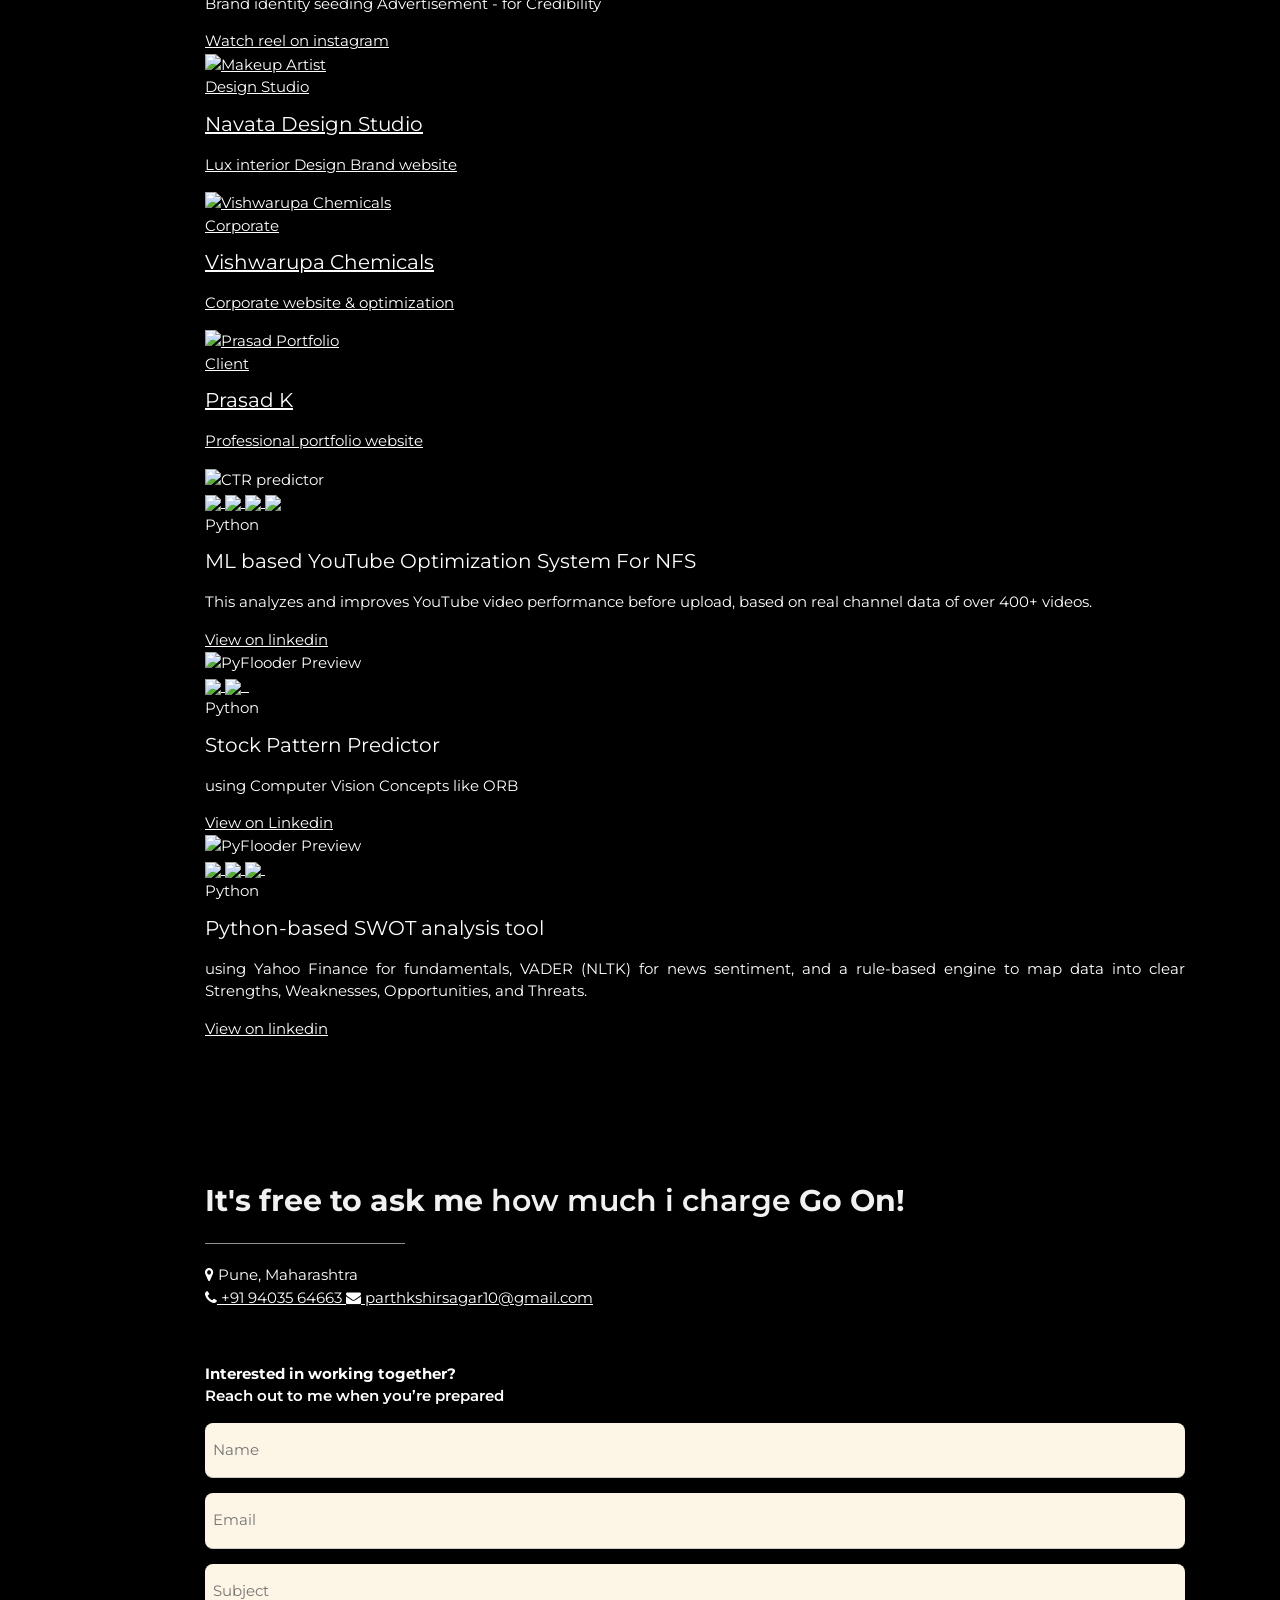
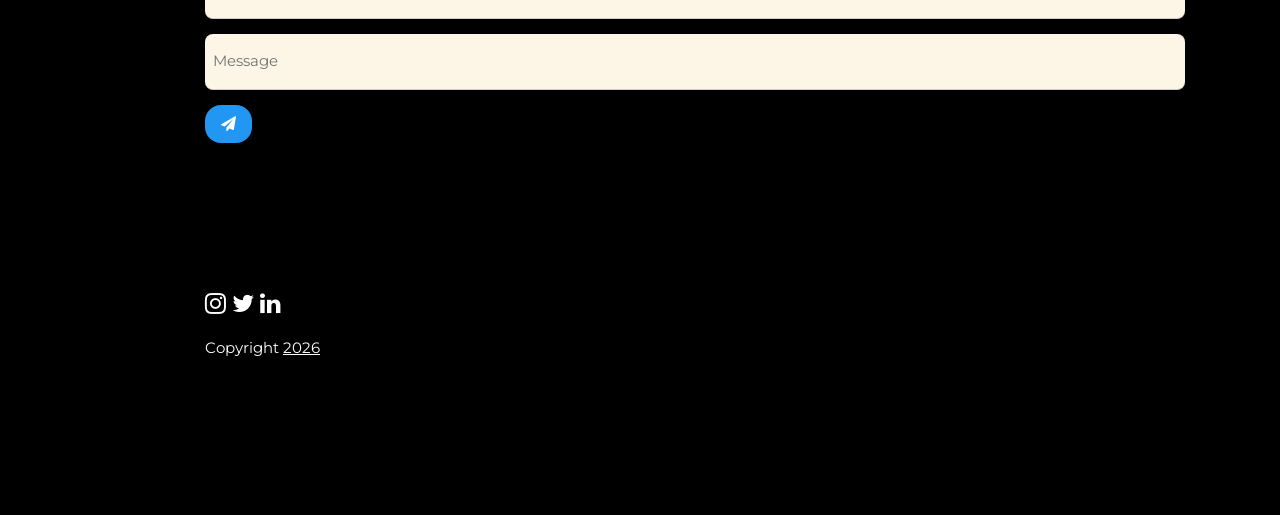
==== commit 917dcad7: "Update print statement from 'Hello' to 'Goodbye'" ====
--- a/index.html
+++ b/index.html
@@ -1,400 +1,552 @@
 <!DOCTYPE html>
-<html lang="en">
-<head>
+<html>
+<title>Resume - Parth Kshirsagar</title>
 <meta charset="UTF-8">
-<meta name="viewport" content="width=device-width, initial-scale=1.0">
-<title>Navata Design Studio</title>
-<link href="https://fonts.googleapis.com/css2?family=Poppins:wght@300;400;500;600;700;800&display=swap" rel="stylesheet">
-<link rel="stylesheet" href="navata-style.css">
-</head>
-<body>
-
-<!-- HEADER -->
-<header id="header">
-  <div class="header-inner">
-    <a href="#home" class="logo"><span>Navata</span> <span>Design</span></a>
-    <nav>
-      <a href="#home">Home</a>
-      <a href="#about">About</a>
-      <a href="#services">Services</a>
-      <a href="#portfolio">Portfolio</a>
-      <a href="#testimonials">Testimonials</a>
-      <a href="#contact">Contact</a>
-    </nav>
-    <a href="tel:+918378932740" class="btn-call">
-      <svg width="16" height="16" viewBox="0 0 24 24" fill="none" stroke="currentColor" stroke-width="2"><path d="M22 16.92v3a2 2 0 01-2.18 2 19.79 19.79 0 01-8.63-3.07A19.5 19.5 0 013.89 10.1a19.79 19.79 0 01-3.07-8.67A2 2 0 012.81 2h3a2 2 0 012 1.72 12.84 12.84 0 00.7 2.81 2 2 0 01-.45 2.11L7.09 9.91a16 16 0 006 6l.91-.95a2 2 0 012.11-.45 12.84 12.84 0 002.81.7A2 2 0 0122 16.92z"/></svg>
-      Call Now
+<meta name="viewport" content="width=device-width, initial-scale=1">
+<link rel="stylesheet" href="https://www.w3schools.com/w3css/4/w3.css">
+<link rel="stylesheet" href="https://fonts.googleapis.com/css?family=Montserrat">
+<link rel="stylesheet" href="https://cdnjs.cloudflare.com/ajax/libs/font-awesome/4.7.0/css/font-awesome.min.css">
+<link rel="icon" type="image/x-icon" href="assets/PFP/Parth PFP natrure.png">
+<link href="style.css" rel="stylesheet" />
+<style>
+body {
+  background: var(--bg-main);
+  color: var(--text-main);
+}
+
+.w3-text-grey {
+  color: var(--text-muted) !important;
+}
+
+mark {
+  background: transparent;
+  color: var(--accent);
+  font-weight: 600;
+}
+body, h1,h2,h3,h4,h5 {font-family: "Montserrat", sans-serif}
+.w3-row-padding img {margin-bottom: 12px}
+/* Set the width of the sidebar to 120px */
+.w3-sidebar {width: 120px;background: #222;}
+/* Add a left margin to the "page content" that matches the width of the sidebar (120px) */
+#main {margin-left: 110px;}
+
+/* Remove margins from "page content" on small screens */
+@media only screen and (max-width: 600px) {#main {margin-left: 0}}
+</style>
+
+<script>
+    document.addEventListener("DOMContentLoaded", () => {
+      const tabs = document.querySelectorAll(".tab-btn");
+      const contents = document.querySelectorAll(".tab-content");
+    
+      function stopVideos() {
+        document.querySelectorAll("video").forEach(v => {
+          v.pause();
+          v.currentTime = 0;
+        });
+      }
+    
+      tabs.forEach(tab => {
+        tab.addEventListener("click", () => {
+          stopVideos();
+    
+          tabs.forEach(t => t.classList.remove("active"));
+          contents.forEach(c => c.classList.remove("active"));
+    
+          tab.classList.add("active");
+          document.getElementById(tab.dataset.tab).classList.add("active");
+        });
+      });
+    });
+    </script>
+    
+
+<body class="w3-black">
+
+<!-- Icon Bar (Sidebar - hidden on small screens) -->
+<nav class="custom-sidebar w3-hide-small">
+    <div class="sidebar-avatar">
+      <img src="assets/PFP/Parth PFP psych.png" alt="Parth">
+    </div>
+  
+    <a href="#home" class="nav-item active">
+      <i class="fa fa-home"></i>
+      <span>Home</span>
     </a>
-    <button class="hamburger" id="hamburger" aria-label="Menu">
-      <span></span><span></span><span></span>
-    </button>
+  
+    <a href="#about" class="nav-item">
+      <i class="fa fa-user"></i>
+      <span>About</span>
+    </a>
+  
+    <a href="#projects" class="nav-item">
+      <i class="fa fa-briefcase"></i>
+      <span>Projects</span>
+    </a>
+  
+    <a href="#contact" class="nav-item">
+      <i class="fa fa-envelope"></i>
+      <span>Contact</span>
+    </a>
+  
+    <a href="banners.html" class="nav-item">
+      <i class="fa fa-paint-brush"></i>
+      <span>Designs</span>
+    </a>
+  </nav>
+  
+
+<!-- Navbar on small screens (Hidden on medium and large screens) -->
+<div class="w3-top w3-hide-large w3-hide-medium" id="myNavbar w3-card-4">
+  <div class="w3-bar w3-black w3-opacity w3-hover-opacity-off w3-center w3-small">
+    <a href="#" class="w3-bar-item w3-button" style="width:20% !important">PARTH</a>
+    <a href="#about" class="w3-bar-item w3-button" style="width:20% !important">ABOUT</a>
+    <a href="#photos" class="w3-bar-item w3-button" style="width:20% !important">PROJECTS</a>
+    <a href="#contact" class="w3-bar-item w3-button" style="width:20% !important">CONTACT</a>
+    <a href="banners.html" class="w3-bar-item w3-button" style="width:20% !important">DESIGNS</a>
   </div>
-</header>
-
-<div class="mobile-menu" id="mobileMenu">
-  <a href="#home">Home</a>
-  <a href="#about">About</a>
-  <a href="#services">Services</a>
-  <a href="#portfolio">Portfolio</a>
-  <a href="#testimonials">Testimonials</a>
-  <a href="#contact">Contact</a>
-  <a href="tel:+918378932740" class="btn-call" style="width:fit-content;">📞 Call Now</a>
 </div>
 
-<!-- HERO -->
-<section id="home">
-  <div class="hero-overlay"></div>
-  <div class="hero-content">
-    <h1>Transform Your<br>Space Into a<br><span class="accent">Work of Art</span></h1>
-    <p>Premium interior design solutions with luxe finishes and on-time delivery. We create spaces that reflect your personality and elevate your lifestyle.</p>
-    <div class="hero-btns">
-      <a href="#contact" class="btn-primary">Get Free Consultation <span class="arrow">→</span></a>
-      <a href="https://wa.me/918378932740?text=Hi%2C%20I%27m%20interested%20in%20interior%20design%20services" target="_blank" class="btn-outline">
-        <svg width="18" height="18" viewBox="0 0 24 24" fill="currentColor"><path d="M17.472 14.382c-.297-.149-1.758-.867-2.03-.967-.273-.099-.471-.148-.67.15-.197.297-.767.966-.94 1.164-.173.199-.347.223-.644.075-.297-.15-1.255-.463-2.39-1.475-.883-.788-1.48-1.761-1.653-2.059-.173-.297-.018-.458.13-.606.134-.133.298-.347.446-.52.149-.174.198-.298.298-.497.099-.198.05-.371-.025-.52-.075-.149-.669-1.612-.916-2.207-.242-.579-.487-.5-.669-.51-.173-.008-.371-.01-.57-.01-.198 0-.52.074-.792.372-.272.297-1.04 1.016-1.04 2.479 0 1.462 1.065 2.875 1.213 3.074.149.198 2.096 3.2 5.077 4.487.709.306 1.262.489 1.694.625.712.227 1.36.195 1.871.118.571-.085 1.758-.719 2.006-1.413.248-.694.248-1.289.173-1.413-.074-.124-.272-.198-.57-.347m-5.421 7.403h-.004a9.87 9.87 0 01-5.031-1.378l-.361-.214-3.741.982.998-3.648-.235-.374a9.86 9.86 0 01-1.51-5.26c.001-5.45 4.436-9.884 9.888-9.884 2.64 0 5.122 1.03 6.988 2.898a9.825 9.825 0 012.893 6.994c-.003 5.45-4.437 9.884-9.885 9.884m8.413-18.297A11.815 11.815 0 0012.05 0C5.495 0 .16 5.335.157 11.892c0 2.096.547 4.142 1.588 5.945L.057 24l6.305-1.654a11.882 11.882 0 005.683 1.448h.005c6.554 0 11.89-5.335 11.893-11.893a11.821 11.821 0 00-3.48-8.413z"/></svg>
-        WhatsApp Us
-      </a>
+<!-- Page Content -->
+<div class="w3-padding-large" id="main">
+  <!-- Header/Home -->
+  <header class="w3-container w3-padding-32 w3-center w3-black" id="home">
+    <h1 class="w3-jumbo"><span class="w3-hide-small"><h6 class="w3-monospace w3-jumbo">I'm</h6></span><strong>Parth</strong> kshirsagar</h1>
+    <p>Freelance: Graphic Designer, Web-Developer & Video Editor</p>
+    <img src="assets/PFP/Parth PFP psych.png" alt="parth kshirsagar" class="w3-image w3-round-xlarge hero-image">
+    <br>
+    <br>
+    <a href="banners.html">
+        <img src="Checkout banner.png" alt="parth kshirsagar" class="w3-image w3-round-xlarge hero-image secondary"></a>      
+  </header>
+
+
+ <!--ABOUT ME-->
+  <div class="w3-content w3-justify w3-text-grey w3-padding-64" id="about">
+    <div class="about-structure">
+
+        <div class="about-block">
+          <h4>Intro</h4>
+          <p>
+            Yo! it's Parth Kshirsagar. Student MIT-WPU - TYBCA
+            I love making videos & creating mindbending designs, and I also develop websites to make money.
+          </p>
+        </div>
+      
+        <div class="about-block">
+          <h4>Current + Past in a Nutshell</h4>
+          <ul>
+            <li>Editor + Manager for NFS youtube channel (190k+ subs)</li>
+            <li>Worked as a social media manager for sports management company</li>
+            <li>Guided and guiding businesses with social media game, which Includes (SEO, editing, designing and ads)</li>
+            <li>Stock Market Nerd</li>
+          </ul>
+        </div>
+      
+        <div class="about-block">
+          <h4>PEAK NERD</h4>
+          <p>
+            Python: Cyber security tools (pen testing, keylogger, pyflodder aka DDOS,)<br>
+            Management/ College level (Database management systems - pharmacy, hotel, etc)<br>
+            Web development: <br>
+            Made more than 20 Websites for clients from india, Dubai, USA.
+            (E-commerce, Business, Portfolio)
+          </p>
+        </div>
+        <div class="about-block subtle">
+            <p>
+              While you could click on the below links to check my work out!
+            </p>
+          </div>
+      
+      </div>
+      
+      
+      <!--IMPORTANT LINKS-->
+      <div class="links-grid">
+
+        <a href="https://www.instagram.com/cricathon_official/" target="_blank" class="link-card">
+          <span class="tag video">2023-2024</span>
+          <span class="tag video">Past Experience</span>
+          <span class="link-title">Cricathon</span>
+          <span class="link-role">Worked as a Instagram Manager for 1 year</span>
+        </a>
+
+        <a href="https://www.youtube.com/@DubaiKatta_official" target="_blank" class="link-card">
+          <span class="tag video">2025 jan - 2026 jan</span>
+          <span class="tag video">Past Experience</span>
+          <span class="link-title">Dubai Katta</span>
+          <span class="link-role">Video Editor & Manager</span>
+        </a>
+
+        <a href="https://www.instagram.com/vcpl_official_/" target="_blank" class="link-card">
+          <span class="tag video">2025 jan - 2026 feb</span>
+          <span class="tag video">Past Experience</span>
+          <span class="link-title">VC-Gold</span>
+          <span class="link-role">End to End Social media marketing, Building brand presence and identity for future lead generation campaigns. Strategizing, Editing and Producing videos.</span>
+        </a>
+
+        <a href="https://www.instagram.com/crickfitnet_walhekarwadi/" target="_blank" class="link-card">
+          <span class="tag video">2026 jan - march</span>
+          <span class="link-title">Crickfit-net</span>
+          <span class="link-role">End to End Social media marketing, Building brand presence and identity. Strategizing, shooting and directing videos.</span>
+        </a>
+
+        <a href="https://www.youtube.com/@NeuralFrequencySounds" target="_blank" class="link-card">
+          <span class="tag video">2024 - Current</span>
+          <span class="link-title">Neural Frequency Sounds</span>
+          <span class="link-role">Video editor, SEO & manager. Managing the task flow with designers and audio engineers in agile method and creating highly visually attractive videos, Looking into pre production and post production - SEO.</span>
+        </a>
+
+        <a href="https://www.instagram.com/a.s.hospitality/" target="_blank" class="link-card">
+          <span class="tag video">2026 jun - current</span>
+          <span class="link-title">AS Hospitality</span>
+          <span class="link-role">End to End Social media marketing, Building brand presence and identity for future lead generation campaigns. Strategizing, shooting and directing videos.</span>
+        </a>
+
+      
+      </div>
+     <!--END OF IMP LINKS--> 
+    
+    <br>
+    <a class="info2">
+    <p>Validation for people who have trust issues: I'm a certified web-developer</p>
+
+    <p>Descriptive Portfolio Links below</p>
+    </a>
+    <!--CTA-->
+    <div class="cta-section">
+
+        <a href="https://youtu.be/yEseveNc5gA?si=9SljMBTIzJD9WZ-d" 
+           target="_blank" 
+           class="cta-btn primary">
+          ▶ Watch Showreel
+        </a>
+      
+        <a href="banners.html" 
+           class="cta-btn secondary">
+          View Design Work
+        </a>
+      
+      </div>
+    <!--END OF CTA-->  
+
+<!--END OF ABOUT ME-->
+
+<!--STATISTICAL SECTION-->
+
+    <h3 class="w3-padding-16 w3-text-light-grey">
+        Stats for <strong><mark>NERDS</mark></strong>
+      </h3>
+      
+      <div class="skill-grid">
+      
+        <div class="skill-card">
+        <span class="tag video">Tier: Core Skill</span>
+          <h4>Graphic Design</h4>
+          <p class="skill-level">Advanced</p>
+          <p class="skill-desc">
+            Brand creatives, thumbnails, ad visuals, banners, outdoor & social media assets.
+          </p>
+        </div>
+      
+        <div class="skill-card">
+        <span class="tag video">Tier: Core Skill</span>
+          <h4>Video Editing</h4>
+          <p class="skill-level">Advanced</p>
+          <p class="skill-desc">
+            Long-form YouTube, short-form reels, teasers, pacing, retention-focused edits, Youtube SEO & Optimization
+          </p>
+        </div>
+      
+        <div class="skill-card">
+          <h4>Web Development</h4>
+          <p class="skill-level">Intermediate+</p>
+          <p class="skill-desc">
+            Client websites, portfolios, landing pages, performance & SEO optimization.
+          </p>
+        </div>
+      
+        <div class="skill-card">
+          <h4>Python / Automation</h4>
+          <p class="skill-level">Practical</p>
+          <p class="skill-desc">
+            Automation scripts, parsers, network tools, data handling & experimentation.
+          </p>
+        </div>
+      
+      </div>
+      
+ <!--CLIENT STASTISTICS-->
+      <div class="stats-grid">
+        <div class="stat-card">
+          <span>20+</span>
+          <p>Clients</p>
+        </div>
+        <div class="stat-card">
+          <span>30+</span>
+          <p>Projects</p>
+        </div>
+        <div class="stat-card">
+          <span>∞</span>
+          <p>Iterations</p>
+        </div>
+      </div>    
+
+<!--END OF STATS SEC-->
+
+  
+  <!--PROJECTS-->
+  <div class="w3-padding-64 w3-content" id="projects">
+    <h2 class="w3-text-light-grey">
+      My <strong><mark>Projects</mark></strong>
+    </h2>
+    <p>Filter by category</p>
+    <hr style="width:200px" class="w3-opacity">
+  
+    <!-- TAB BUTTONS -->
+    <div class="project-tabs">
+      <button class="tab-btn active" data-tab="video">Video</button>
+      <button class="tab-btn" data-tab="web">Web</button>
+      <button class="tab-btn" data-tab="code">Code</button>
     </div>
-    <div class="hero-stats">
-      <div><div class="stat-num">50+</div><div class="stat-label">Projects</div></div>
-      <div><div class="stat-num">40+</div><div class="stat-label">Happy Clients</div></div>
-      <div><div class="stat-num">5+</div><div class="stat-label">Years</div></div>
-      <div><div class="stat-num">100%</div><div class="stat-label">On-Time</div></div>
+  
+    <!-- VIDEO TAB -->
+    <div class="tab-content active" id="video">
+      <div class="project-grid">
+  
+        <!-- GARIBI -->
+        <div class="project-card">
+          <video controls preload="metadata" poster="assets/food reel cover.png">
+            <source src="assets/Food Market clip.mp4" type="video/mp4">
+          </video>
+          <div class="project-meta">
+            <span class="tag video">Brand Presence</span>
+            <h4>Short form content conversion</h4>
+            <p>Brand presence building and marketing. Video editing, Designing Reel cover, And multi platform SEO.</p>
+            <a href="https://www.instagram.com/reel/DVXwgEgDgKj/" target="_blank">Watch reel on instagram</a>
+          </div>
+        </div>
+  
+        <!-- PODCAST -->
+        <div class="project-card">
+          <video controls preload="metadata" poster="assets/pod10_th.png">
+            <source src="assets/podcast 10 edit.mp4" type="video/mp4">
+          </video>
+          <div class="project-meta">
+            <span class="tag video">Long-form</span>
+            <h4>Podcast Editing</h4>
+            <p>Multi-cam editing & pacing and starting hook creation</p>
+            <a href="https://youtu.be/0TU--hZ16lA?si=_C9NHmXHJ3qZTyWZ" target="_blank">Watch on Youtube</a>
+          </div>
+        </div>
+  
+        <!-- SHORT -->
+        <div class="project-card">
+          <video controls preload="metadata" poster=>
+            <source src="assets/Match cut reel-1.mp4" type="video/mp4">
+          </video>
+          <div class="project-meta">
+            <span class="tag video">Short-form Ad</span>
+            <h4>Premium Brand Ad - VCGold</h4>
+            <p>Brand identity seeding Advertisement - for Credibility</p>
+            <a href="https://www.instagram.com/reel/DTu4hDTDEyX/" target=_blank">Watch reel on instagram</a>
+          </div>
+        </div>
+  
+      </div>
+    </div>
+  
+<!-- WEB TAB -->
+<div class="tab-content" id="web">
+    <div class="project-grid">
+  
+
+            <div class="project-card">
+        <a href="https://parthkexe.github.io/Navata-Design-Studio/" target="_blank">
+          <img src="assets/Navata Design Studio - Google Chrome 24-06-2026 12_21_06.png" alt="Makeup Artist">
+          <div class="project-meta">
+            <span class="tag web">Design Studio</span>
+            <h4>Navata Design Studio</h4>
+            <p>Lux interior Design Brand website</p>
+          </div>
+        </a>
+      </div>
+
+      <div class="project-card">
+        <a href="https://vishwarupachemicals.com/" target="_blank">
+          <img src="assets/vishwarupa chemicals.png" alt="Vishwarupa Chemicals">
+          <div class="project-meta">
+            <span class="tag web">Corporate</span>
+            <h4>Vishwarupa Chemicals</h4>
+            <p>Corporate website & optimization</p>
+          </div>
+        </a>
+      </div>
+  
+      <div class="project-card">
+        <a href="https://prasadpk13.github.io/Prasad/" target="_blank">
+          <img src="assets/Prasad K.png" alt="Prasad Portfolio">
+          <div class="project-meta">
+            <span class="tag web">Client</span>
+            <h4>Prasad K</h4>
+            <p>Professional portfolio website</p>
+          </div>
+        </a>
+      </div>
+  
     </div>
   </div>
-  <div class="scroll-indicator">
-    <svg viewBox="0 0 24 24"><rect x="8" y="3" width="8" height="14" rx="4"/><line x1="12" y1="17" x2="12" y2="21"/><circle cx="12" cy="7" r="1" fill="white" stroke="none"/></svg>
+  
+
+  
+  
+  
+    <!-- CODE TAB -->
+    <div class="tab-content" id="code">
+        <div class="project-grid">
+  
+      <!-- CODE PROJECT 1 -->
+       <div class="project-card code-card">
+        <img src="assets/code/nfs predictor 1.png" alt="CTR predictor" class="code-main-img">
+        
+        <div class="code-gallery">
+          <a href="assets/code/nfs predictor 1.png" target="_blank">
+            <img src="assets/code/nfs predictor 1.png"">
+          </a>
+          <a href= target="_blank">
+            <img src="assets/code/nfs predictor 2.jpg">
+          </a>
+          <a href=" target="_blank">
+            <img src="assets/code/nfs predictor 3.jpg">
+          </a>
+          <a href= target="_blank">
+            <img src="assets/code/nfs predictor 4.jpg">
+          </a>
+        </div>
+  
+        <div class="project-meta">
+          <span class="tag code">Python</span>
+          <h4>ML based YouTube Optimization System For NFS </h4>
+          <p>This analyzes and improves YouTube video performance before upload, based on real channel data of over 400+ videos.</p>
+          <a href="https://www.linkedin.com/posts/activity-7407073757804101634-SMCL?utm_source=social_share_send&utm_medium=member_desktop_web&rcm=ACoAADeI9KIB4YYdvrXghTGvlukBknwWrlIjLmE" target="_blank">View on linkedin</a>
+        </div>
+      </div>
+
+      <div class="project-card code-card">
+        <img src="assets/code/Stock predictor 1.png" alt="PyFlooder Preview" class="code-main-img">
+        
+        <div class="code-gallery">
+          <a href="assets/code/Stock predictor 1.png" target="_blank">
+            <img src="assets/code/Stock predictor 1.png">
+          </a>
+          <a href= target="_blank">
+            <img src="assets/code/Stock predictor 2.png">
+          </a>
+          <a href= target="_blank">
+            <img src=>
+          </a>
+          <a href= target="_blank">
+            <img src=>
+          </a>
+        </div>
+  
+        <div class="project-meta">
+          <span class="tag code">Python</span>
+          <h4>Stock Pattern Predictor</h4>
+          <p>using Computer Vision Concepts like ORB</p>
+          <a href="https://www.linkedin.com/posts/activity-7401888530928533505-xX3K?utm_source=social_share_send&utm_medium=member_desktop_web&rcm=ACoAADeI9KIB4YYdvrXghTGvlukBknwWrlIjLmE" target="_blank">View on Linkedin</a>
+        </div>
+      </div>
+
+      <div class="project-card code-card">
+        <img src="assets/code/swot tool 2.png" alt="PyFlooder Preview" class="code-main-img">
+        
+        <div class="code-gallery">
+          <a href="assets/code/swot tool 2.png" target="_blank">
+            <img src="assets/code/swot tool 2.png">
+          </a>
+          <a href= target="_blank">
+            <img src="assets/code/swot tool 1.png">
+          </a>
+          <a href= target="_blank">
+            <img src="assets/code/swot tool 3.png">
+          </a>
+          <a href= target="_blank">
+            <img src=>
+          </a>
+        </div>
+  
+        <div class="project-meta">
+          <span class="tag code">Python</span>
+          <h4>Python-based SWOT analysis tool</h4>
+          <p>using Yahoo Finance for fundamentals, VADER (NLTK) for news sentiment, and a rule-based engine to map data into clear Strengths, Weaknesses, Opportunities, and Threats.</p>
+          <a href="https://www.linkedin.com/posts/activity-7412386308049752064-_jrr?utm_source=social_share_send&utm_medium=member_desktop_web&rcm=ACoAADeI9KIB4YYdvrXghTGvlukBknwWrlIjLmE" target="_blank">View on linkedin</a>
+        </div>
+      </div>
+
+    </div>
+</div>
+  
+</div>
+  
+<!--END OF PROJECTS-->
+
+  
+
+  <!-- Contact Section -->
+  <div class="w3-padding-64 w3-content w3-text-grey" id="contact">
+    <h2 class="w3-text-light-grey"><b>It's free to ask me <mark>how much i charge</mark> Go On!</b></h2>
+    <hr style="width:200px" class="w3-opacity">
+
+    <div class="w3-section">
+        <div class="contact-block">
+
+            <div class="contact-item">
+              <i class="fa fa-map-marker"></i>
+              <span>Pune, Maharashtra</span>
+            </div>
+          
+            <a href="tel:+919403564663" class="contact-item">
+              <i class="fa fa-phone"></i>
+              <span>+91 94035 64663</span>
+            </a>
+          
+            <a href="mailto:parthkshirsagar10@gmail.com" class="contact-item">
+              <i class="fa fa-envelope"></i>
+              <span>parthkshirsagar10@gmail.com</span>
+            </a>
+          
+        </div>          
+    </div><br>
+    <a class="info2"><p><strong>Interested in working together? <br>
+        <mark>Reach out to me when you’re prepared</strong></mark></p></a>
+
+    <form action="https://formspree.io/f/mzbwgrnd" method="POST" target="_blank">
+      <p><input class="w3-input w3-padding-16 w3-sand w3-round-large" type="text" placeholder="Name" required name="Name"></p>
+      <p><input class="w3-input w3-padding-16 w3-sand w3-round-large" type="text" placeholder="Email" required name="Email"></p>
+      <p><input class="w3-input w3-padding-16 w3-sand w3-round-large" type="text" placeholder="Subject" required name="Subject"></p>
+      <p><input class="w3-input w3-padding-16 w3-sand w3-round-large" type="text" placeholder="Message" required name="Message"></p>
+      <p>
+        <button class="w3-button w3-blue w3-round-xlarge" type="submit">
+          <i class="fa fa-paper-plane"></i>
+        </button>
+      </p>
+    </form>
+  <!-- End Contact Section -->
   </div>
-</section>
-
-<!-- ABOUT -->
-<section id="about">
-  <div class="container">
-    <span class="section-label">About Us</span>
-    <h2 class="section-title">Crafting Dream Spaces Since 2019</h2>
-    <p class="section-desc">Navata Design Studio is a passionate team of interior designers dedicated to transforming houses into homes. We blend contemporary aesthetics with timeless elegance to create spaces that inspire and delight.</p>
-    <div class="values-grid">
-      <div class="value-card">
-        <div class="value-icon">
-          <svg viewBox="0 0 24 24"><path d="M12 2a7 7 0 017 7c0 3.87-3.13 7-7 7S5 12.87 5 9a7 7 0 017-7zm0 16v4m-4 0h8"/></svg>
-        </div>
-        <h3>Creative Excellence</h3>
-        <p>Innovative designs that push boundaries while maintaining functionality</p>
-      </div>
-      <div class="value-card">
-        <div class="value-icon">
-          <svg viewBox="0 0 24 24"><circle cx="12" cy="8" r="6"/><path d="M15.477 12.89L17 22l-5-3-5 3 1.523-9.11"/></svg>
-        </div>
-        <h3>Quality Craftsmanship</h3>
-        <p>Premium materials and meticulous attention to every detail</p>
-      </div>
-      <div class="value-card">
-        <div class="value-icon">
-          <svg viewBox="0 0 24 24"><path d="M17 21v-2a4 4 0 00-4-4H5a4 4 0 00-4 4v2"/><circle cx="9" cy="7" r="4"/><path d="M23 21v-2a4 4 0 00-3-3.87M16 3.13a4 4 0 010 7.75"/></svg>
-        </div>
-        <h3>Client-Centric</h3>
-        <p>Your vision and satisfaction are at the heart of everything we do</p>
-      </div>
-      <div class="value-card">
-        <div class="value-icon">
-          <svg viewBox="0 0 24 24"><circle cx="12" cy="12" r="10"/><circle cx="12" cy="12" r="6"/><circle cx="12" cy="12" r="2"/></svg>
-        </div>
-        <h3>Timely Execution</h3>
-        <p>Committed to delivering projects on schedule without compromise</p>
-      </div>
-    </div>
-    <div class="story-box">
-      <h3>Our Story</h3>
-      <p>Founded with a vision to make premium interior design accessible to everyone, Navata Design Studio has grown into a trusted name in Pune's interior design landscape.</p>
-      <p>We believe that great design should be a perfect marriage of form and function. Every project we undertake is a unique journey where we collaborate closely with our clients to understand their lifestyle, preferences, and aspirations.</p>
-      <p>From concept to completion, our experienced team ensures a seamless experience, delivering spaces that not only look stunning but also enhance the way you live.</p>
-    </div>
-  </div>
-</section>
-
-<!-- SERVICES -->
-<section id="services">
-  <div class="container">
-    <span class="section-label">Our Services</span>
-    <h2 class="section-title">Comprehensive Design Solutions</h2>
-    <p class="section-desc">From initial concept to final installation, we offer end-to-end interior design services tailored to your needs and budget.</p>
-    <div class="services-grid">
-      <div class="service-card">
-        <div class="svc-icon"><svg viewBox="0 0 24 24"><path d="M12 20h9M16.5 3.5a2.121 2.121 0 013 3L7 19l-4 1 1-4L16.5 3.5z"/></svg></div>
-        <h3>Custom Design</h3>
-        <p>Tailored interior solutions that reflect your unique style and functional needs</p>
-      </div>
-      <div class="service-card">
-        <div class="svc-icon"><svg viewBox="0 0 24 24"><path d="M12 2l2.4 7.4H22l-6.2 4.5 2.4 7.4L12 17l-6.2 4.3 2.4-7.4L2 9.4h7.6L12 2z"/></svg></div>
-        <h3>Luxe Finish</h3>
-        <p>Premium quality materials and impeccable craftsmanship for a sophisticated look</p>
-      </div>
-      <div class="service-card">
-        <div class="svc-icon"><svg viewBox="0 0 24 24"><circle cx="12" cy="12" r="10"/><polyline points="12 6 12 12 16 14"/></svg></div>
-        <h3>On-Time Delivery</h3>
-        <p>Committed to delivering your dream space within the promised timeline</p>
-      </div>
-      <div class="service-card">
-        <div class="svc-icon"><svg viewBox="0 0 24 24"><path d="M3 11l19-9-9 19-2-8-8-2z"/></svg></div>
-        <h3>Modular Kitchens</h3>
-        <p>Functional and stylish kitchen designs optimized for modern living</p>
-      </div>
-      <div class="service-card">
-        <div class="svc-icon"><svg viewBox="0 0 24 24"><path d="M20 9V6a2 2 0 00-2-2H4a2 2 0 00-2 2v10c0 1.1.9 2 2 2h3M14 12H2m8 4v4m4-4v4m-6 0h8"/></svg></div>
-        <h3>Living Rooms</h3>
-        <p>Create warm, inviting spaces perfect for family gatherings and entertainment</p>
-      </div>
-      <div class="service-card">
-        <div class="svc-icon"><svg viewBox="0 0 24 24"><path d="M3 12h18M3 6h18M3 18h18"/><rect x="2" y="8" width="20" height="8" rx="2"/></svg></div>
-        <h3>Bedrooms</h3>
-        <p>Serene bedroom designs that combine comfort with aesthetic appeal</p>
-      </div>
-    </div>
-    <div class="cta-box">
-      <h3>Ready to Start Your Project?</h3>
-      <p>Let's discuss your vision and create a space that perfectly reflects your style and needs.</p>
-      <a href="#contact" class="btn-white">
-        <svg width="18" height="18" viewBox="0 0 24 24" fill="none" stroke="currentColor" stroke-width="2"><path d="M8 6h13M8 12h13M8 18h13M3 6h.01M3 12h.01M3 18h.01"/></svg>
-        Schedule Consultation
-      </a>
-    </div>
-  </div>
-</section>
-
-<!-- PORTFOLIO -->
-<section id="portfolio">
-  <div class="container">
-    <span class="section-label">Portfolio</span>
-    <h2 class="section-title">Our Recent Projects</h2>
-    <p class="section-desc">Explore our curated collection of beautifully designed spaces that showcase our expertise and commitment to excellence.</p>
-    <div class="portfolio-grid">
-      <div class="portfolio-card" onclick="openModal(0)">
-        <div class="portfolio-img-wrap">
-          <img src="https://images.unsplash.com/photo-1556909114-f6e7ad7d3136?w=800&q=80" alt="2 BHK Chinchwad">
-          <div class="portfolio-overlay"><span class="overlay-badge">Living Room</span></div>
-        </div>
-        <div class="portfolio-info"><h3>2 BHK – Chinchwad</h3><span class="cat">Living Room • 2025</span></div>
-      </div>
-      <div class="portfolio-card" onclick="openModal(1)">
-        <div class="portfolio-img-wrap">
-          <img src="https://images.unsplash.com/photo-1556909172-54557c7e4fb7?w=800&q=80" alt="2 BHK Nanded City">
-          <div class="portfolio-overlay"><span class="overlay-badge">Kitchen</span></div>
-        </div>
-        <div class="portfolio-info"><h3>2 BHK – Nanded City</h3><span class="cat">Kitchen • 2020</span></div>
-      </div>
-      <div class="portfolio-card" onclick="openModal(2)">
-        <div class="portfolio-img-wrap">
-          <img src="https://images.unsplash.com/photo-1555041469-a586c61ea9bc?w=800&q=80" alt="3 BHK Sun City Road">
-          <div class="portfolio-overlay"><span class="overlay-badge">Living Room</span></div>
-        </div>
-        <div class="portfolio-info"><h3>3 BHK – Sun City Road</h3><span class="cat">Living Room • 2022</span></div>
-      </div>
-      <div class="portfolio-card" onclick="openModal(3)">
-        <div class="portfolio-img-wrap">
-          <img src="https://images.unsplash.com/photo-1586023492125-27b2c045efd7?w=800&q=80" alt="Study Room Design">
-          <div class="portfolio-overlay"><span class="overlay-badge">Study Room</span></div>
-        </div>
-        <div class="portfolio-info"><h3>Study Room Design</h3><span class="cat">Study Room • 2023</span></div>
-      </div>
-    </div>
-  </div>
-</section>
-
-<!-- MODAL -->
-<div class="modal-backdrop" id="modal" onclick="closeModalOutside(event)">
-  <div class="modal">
-    <img class="modal-img" id="modal-img" src="" alt="">
-    <button class="modal-close" onclick="closeModal()">✕</button>
-    <div class="modal-body">
-      <div class="modal-meta">
-        <span class="modal-badge" id="modal-cat"></span>
-        <span class="modal-year" id="modal-year"></span>
-      </div>
-      <h2 id="modal-title"></h2>
-      <p id="modal-desc"></p>
-    </div>
-  </div>
+  
+    <!-- Footer -->
+  <footer class="w3-content w3-padding-64 w3-text-grey w3-xlarge">
+    <a href="https://www.instagram.com/parthk.py/"><i class="fa fa-instagram w3-hover-opacity"></i></a>
+    <a href="https://twitter.com/parthexe"><i class="fa fa-twitter w3-hover-opacity"></i></a>
+    <a href="https://www.linkedin.com/in/parth-kshirsagar-256047220/"><i class="fa fa-linkedin w3-hover-opacity"></i></a>
+    <p class="w3-medium">Copyright <a href="#" target="_blank" class="w3-hover-text-green">2026</a></p>
+  <!-- End footer -->
+  </footer>
+
+<!-- END PAGE CONTENT -->
 </div>
 
-<!-- TESTIMONIALS -->
-<section id="testimonials">
-  <div class="container">
-    <span class="section-label">Testimonials</span>
-    <h2 class="section-title">What Our Clients Say</h2>
-    <p class="section-desc">Don't just take our word for it. Here's what our satisfied clients have to say about their experience with Navata Design Studio.</p>
-    <div class="testimonials-grid">
-      <div class="testi-card">
-        <div class="quote-bg">99</div>
-        <div class="stars">⭐⭐⭐⭐⭐</div>
-        <p class="testi-text">"Navata Design Studio transformed our home beautifully! The attention to detail and quality of work exceeded our expectations. Highly recommended!"</p>
-        <hr class="testi-divider">
-        <div class="testi-name">Priya Sharma</div>
-        <div class="testi-location">Chinchwad, Pune</div>
-        <div class="testi-project">2 BHK Interior</div>
-      </div>
-      <div class="testi-card">
-        <div class="quote-bg">99</div>
-        <div class="stars">⭐⭐⭐⭐⭐</div>
-        <p class="testi-text">"Professional team with creative ideas. They delivered our modular kitchen on time and within budget. Very satisfied with the luxe finish!"</p>
-        <hr class="testi-divider">
-        <div class="testi-name">Rajesh Kulkarni</div>
-        <div class="testi-location">Nanded City, Pune</div>
-        <div class="testi-project">Kitchen Renovation</div>
-      </div>
-      <div class="testi-card">
-        <div class="quote-bg">99</div>
-        <div class="stars">⭐⭐⭐⭐⭐</div>
-        <p class="testi-text">"Excellent craftsmanship and modern design sense. Our living room is now the highlight of our home. Thank you Navata Design Studio!"</p>
-        <hr class="testi-divider">
-        <div class="testi-name">Sneha Deshmukh</div>
-        <div class="testi-location">Sun City Road, Pune</div>
-        <div class="testi-project">Living Room Design</div>
-      </div>
-    </div>
-    <div class="testi-cta">
-      <p>Ready to join our list of happy clients?</p>
-      <a href="#contact" class="btn-primary" style="display:inline-flex;">Start Your Project Today</a>
-    </div>
-  </div>
-</section>
-
-<!-- CONTACT -->
-<section id="contact">
-  <div class="container">
-    <span class="section-label">Contact Us</span>
-    <h2 class="section-title">Let's Create Something Beautiful</h2>
-    <p class="section-desc">Ready to transform your space? Get in touch with us today for a free consultation.</p>
-    <div class="contact-grid">
-      <div class="contact-left">
-        <h2>Get In Touch</h2>
-        <p>Whether you're looking to redesign a single room or your entire home, we're here to help bring your vision to life. Reach out through any channel below.</p>
-        <div class="contact-cards">
-          <a href="tel:+918378932740" class="contact-card" style="text-decoration:none;">
-            <div class="ccard-icon">
-              <svg viewBox="0 0 24 24"><path d="M22 16.92v3a2 2 0 01-2.18 2 19.79 19.79 0 01-8.63-3.07A19.5 19.5 0 013.89 10.1a19.79 19.79 0 01-3.07-8.67A2 2 0 012.81 2h3a2 2 0 012 1.72c.127.96.361 1.903.7 2.81a2 2 0 01-.45 2.11L7.09 9.91a16 16 0 006 6l.91-.95a2 2 0 012.11-.45 12.84 12.84 0 002.81.7A2 2 0 0122 16.92z"/></svg>
-            </div>
-            <div>
-              <div class="ccard-label">Phone</div>
-              <div class="ccard-value">+91 8378932740</div>
-              <div class="ccard-sub">Mon-Sat, 10 AM – 7 PM</div>
-            </div>
-          </a>
-          <a href="mailto:info@navatadesign.com" class="contact-card" style="text-decoration:none;">
-            <div class="ccard-icon">
-              <svg viewBox="0 0 24 24"><path d="M4 4h16c1.1 0 2 .9 2 2v12c0 1.1-.9 2-2 2H4c-1.1 0-2-.9-2-2V6c0-1.1.9-2 2-2z"/><polyline points="22,6 12,13 2,6"/></svg>
-            </div>
-            <div>
-              <div class="ccard-label">Email</div>
-              <div class="ccard-value">info@navatadesign.com</div>
-              <div class="ccard-sub">We'll respond within 24 hours</div>
-            </div>
-          </a>
-          <div class="contact-card">
-            <div class="ccard-icon">
-              <svg viewBox="0 0 24 24"><path d="M21 10c0 7-9 13-9 13s-9-6-9-13a9 9 0 0118 0z"/><circle cx="12" cy="10" r="3"/></svg>
-            </div>
-            <div>
-              <div class="ccard-label">Location</div>
-              <div class="ccard-value" style="color:#374151;">Pune, Maharashtra</div>
-              <div class="ccard-sub">Serving Pune and surrounding areas</div>
-            </div>
-          </div>
-        </div>
-        <a href="https://wa.me/918378932740?text=Hi%2C%20I%27m%20interested%20in%20interior%20design%20services" target="_blank" class="btn-whatsapp">
-          <svg width="20" height="20" viewBox="0 0 24 24" fill="currentColor"><path d="M17.472 14.382c-.297-.149-1.758-.867-2.03-.967-.273-.099-.471-.148-.67.15-.197.297-.767.966-.94 1.164-.173.199-.347.223-.644.075-.297-.15-1.255-.463-2.39-1.475-.883-.788-1.48-1.761-1.653-2.059-.173-.297-.018-.458.13-.606.134-.133.298-.347.446-.52.149-.174.198-.298.298-.497.099-.198.05-.371-.025-.52-.075-.149-.669-1.612-.916-2.207-.242-.579-.487-.5-.669-.51-.173-.008-.371-.01-.57-.01-.198 0-.52.074-.792.372-.272.297-1.04 1.016-1.04 2.479 0 1.462 1.065 2.875 1.213 3.074.149.198 2.096 3.2 5.077 4.487.709.306 1.262.489 1.694.625.712.227 1.36.195 1.871.118.571-.085 1.758-.719 2.006-1.413.248-.694.248-1.289.173-1.413-.074-.124-.272-.198-.57-.347m-5.421 7.403h-.004a9.87 9.87 0 01-5.031-1.378l-.361-.214-3.741.982.998-3.648-.235-.374a9.86 9.86 0 01-1.51-5.26c.001-5.45 4.436-9.884 9.888-9.884 2.64 0 5.122 1.03 6.988 2.898a9.825 9.825 0 012.893 6.994c-.003 5.45-4.437 9.884-9.885 9.884m8.413-18.297A11.815 11.815 0 0012.05 0C5.495 0 .16 5.335.157 11.892c0 2.096.547 4.142 1.588 5.945L.057 24l6.305-1.654a11.882 11.882 0 005.683 1.448h.005c6.554 0 11.89-5.335 11.893-11.893a11.821 11.821 0 00-3.48-8.413z"/></svg>
-          Chat on WhatsApp
-        </a>
-      </div>
-      <div class="contact-form-box">
-        <h3>Send Us a Message</h3>
-        <form id="contactForm" onsubmit="handleSubmit(event)">
-          <div class="form-group">
-            <label>Your Name *</label>
-            <input type="text" placeholder="Enter your name" required id="fname">
-          </div>
-          <div class="form-group">
-            <label>Email Address *</label>
-            <input type="email" placeholder="your@email.com" required id="femail">
-          </div>
-          <div class="form-group">
-            <label>Phone Number *</label>
-            <input type="tel" placeholder="+91 XXXXX XXXXX" required id="fphone">
-          </div>
-          <div class="form-group">
-            <label>Your Message *</label>
-            <textarea placeholder="Tell us about your project..." required id="fmessage"></textarea>
-          </div>
-          <button type="submit" class="btn-submit" id="submitBtn">
-            <svg width="18" height="18" viewBox="0 0 24 24" fill="none" stroke="currentColor" stroke-width="2"><line x1="22" y1="2" x2="11" y2="13"/><polygon points="22 2 15 22 11 13 2 9 22 2"/></svg>
-            Send Message
-          </button>
-        </form>
-      </div>
-    </div>
-  </div>
-</section>
-
-<!-- FOOTER -->
-<footer>
-  <div class="footer-inner">
-    <div>
-      <div class="footer-logo"><span class="f1">Navata </span><span class="f2">Design</span></div>
-      <p class="footer-tagline">Creating bespoke, modern, and timeless interiors that transform your living spaces into works of art.</p>
-      <div class="social-icons">
-        <a href="#" aria-label="Facebook"><svg viewBox="0 0 24 24"><path d="M18 2h-3a5 5 0 00-5 5v3H7v4h3v8h4v-8h3l1-4h-4V7a1 1 0 011-1h3z"/></svg></a>
-        <a href="#" aria-label="Instagram"><svg viewBox="0 0 24 24"><rect x="2" y="2" width="20" height="20" rx="5" ry="5"/><path d="M16 11.37A4 4 0 1112.63 8 4 4 0 0116 11.37z"/><line x1="17.5" y1="6.5" x2="17.51" y2="6.5"/></svg></a>
-        <a href="#" aria-label="LinkedIn"><svg viewBox="0 0 24 24"><path d="M16 8a6 6 0 016 6v7h-4v-7a2 2 0 00-2-2 2 2 0 00-2 2v7h-4v-7a6 6 0 016-6zM2 9h4v12H2z"/><circle cx="4" cy="4" r="2"/></svg></a>
-      </div>
-    </div>
-    <div class="footer-col">
-      <h4>Quick Links</h4>
-      <a href="#home">Home</a>
-      <a href="#about">About</a>
-      <a href="#services">Services</a>
-      <a href="#portfolio">Portfolio</a>
-      <a href="#testimonials">Testimonials</a>
-      <a href="#contact">Contact</a>
-    </div>
-    <div class="footer-col">
-      <h4>Our Services</h4>
-      <span>Custom Design</span>
-      <span>Modular Kitchens</span>
-      <span>Living Rooms</span>
-      <span>Bedrooms</span>
-      <span>Luxe Finish</span>
-      <span>Consultation</span>
-    </div>
-    <div class="footer-col">
-      <h4>Contact Us</h4>
-      <div class="footer-contact-row">
-        <svg viewBox="0 0 24 24"><path d="M22 16.92v3a2 2 0 01-2.18 2 19.79 19.79 0 01-8.63-3.07A19.5 19.5 0 013.89 10.1a19.79 19.79 0 01-3.07-8.67A2 2 0 012.81 2h3a2 2 0 012 1.72c.127.96.361 1.903.7 2.81a2 2 0 01-.45 2.11L7.09 9.91a16 16 0 006 6l.91-.95a2 2 0 012.11-.45 12.84 12.84 0 002.81.7A2 2 0 0122 16.92z"/></svg>
-        <a href="tel:+918378932740" style="color:#9ca3af;text-decoration:none;">+91 8378932740</a>
-      </div>
-      <p style="font-size:0.78rem;margin-left:22px;margin-bottom:0.7rem;color:#6b7280;">Mon-Sat, 10 AM – 7 PM</p>
-      <div class="footer-contact-row">
-        <svg viewBox="0 0 24 24"><path d="M4 4h16c1.1 0 2 .9 2 2v12c0 1.1-.9 2-2 2H4c-1.1 0-2-.9-2-2V6c0-1.1.9-2 2-2z"/><polyline points="22,6 12,13 2,6"/></svg>
-        <a href="mailto:info@navatadesign.com" style="color:#9ca3af;text-decoration:none;">info@navatadesign.com</a>
-      </div>
-      <div class="footer-contact-row">
-        <svg viewBox="0 0 24 24"><path d="M21 10c0 7-9 13-9 13s-9-6-9-13a9 9 0 0118 0z"/><circle cx="12" cy="10" r="3"/></svg>
-        <span style="color:#67e8f9;">Pune, Maharashtra</span>
-      </div>
-    </div>
-  </div>
-  <div class="footer-bottom">
-    <span>© 2026 Navata Design Studio. All rights reserved.</span>
-    <div class="footer-links">
-      <a href="#">Privacy Policy</a>
-      <a href="#">Terms of Service</a>
-    </div>
-  </div>
-</footer>
-
-<!-- TOAST -->
-<div class="toast" id="toast">
-  <div class="toast-title">✅ Message Sent!</div>
-  <div class="toast-msg">Thank you for reaching out. We'll get back to you within 24 hours.</div>
-</div>
-
-<script src="navata-script.js"></script>
 </body>
 </html>
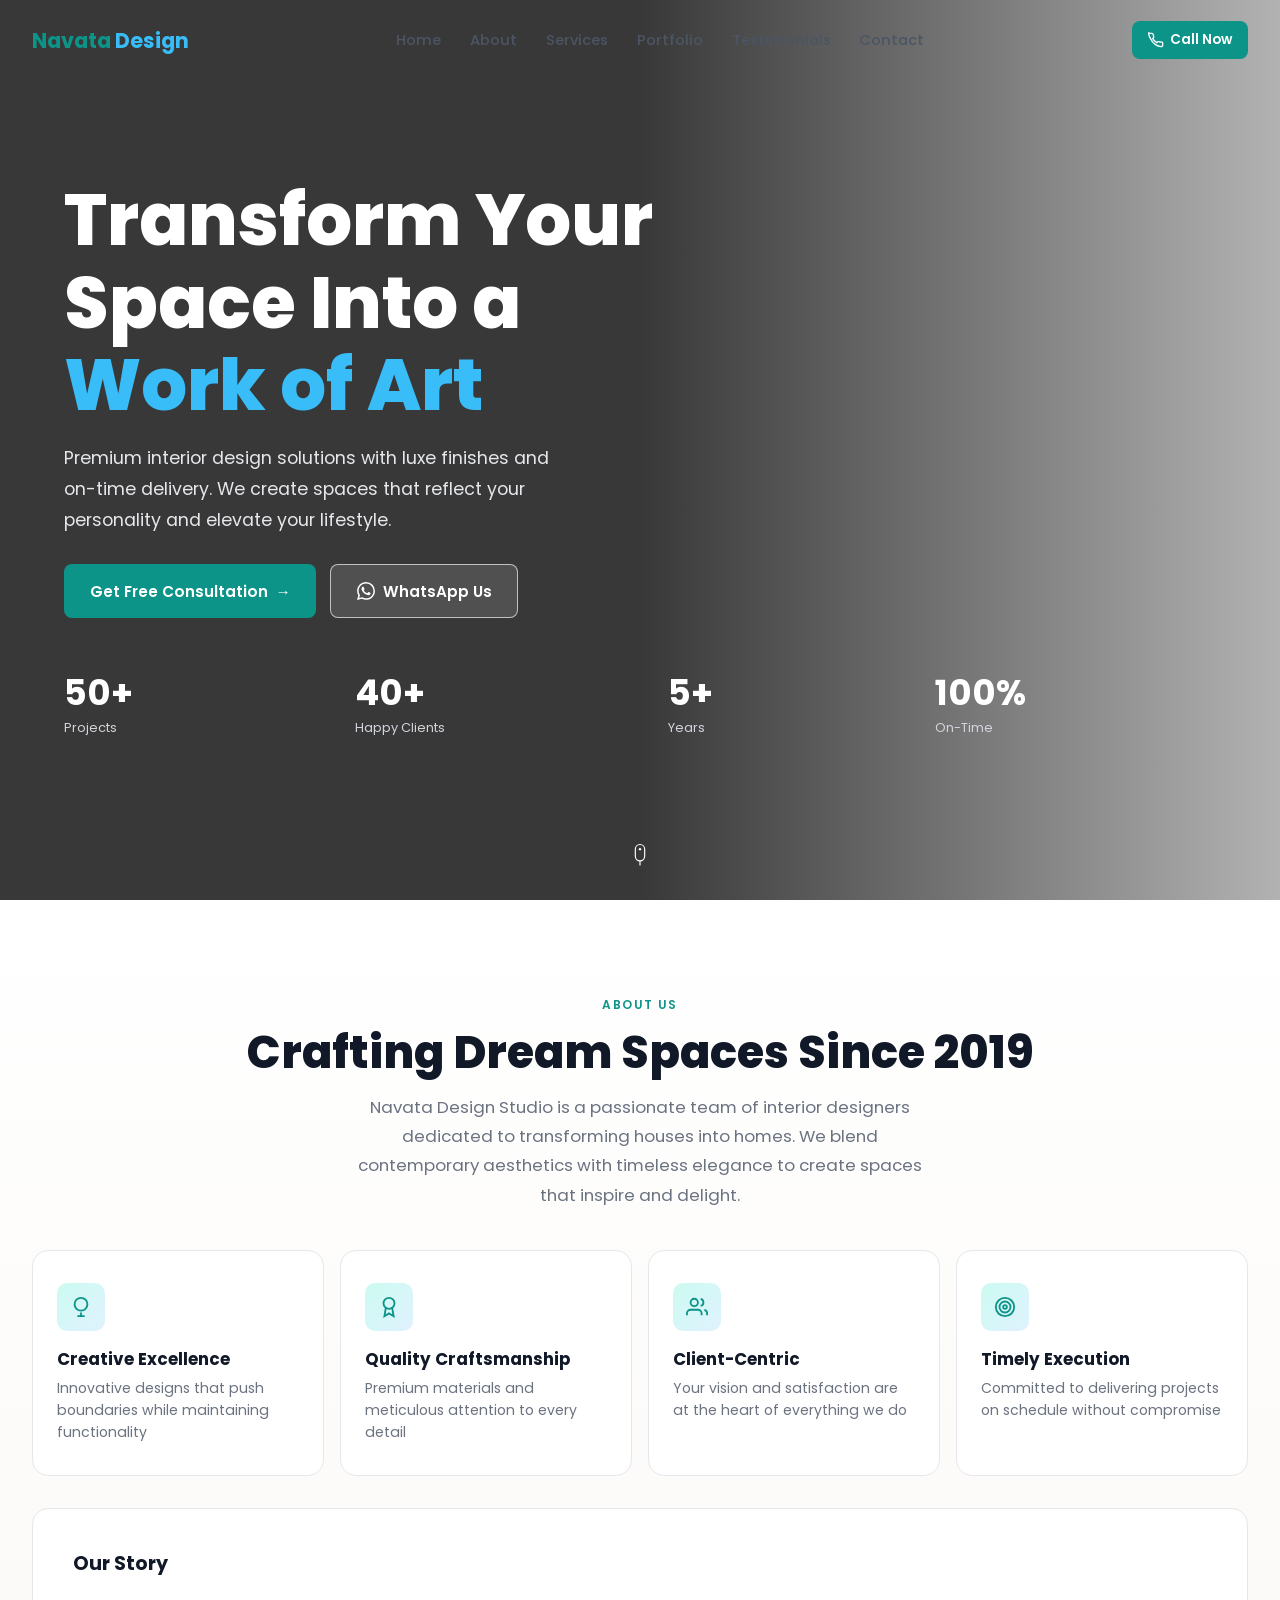
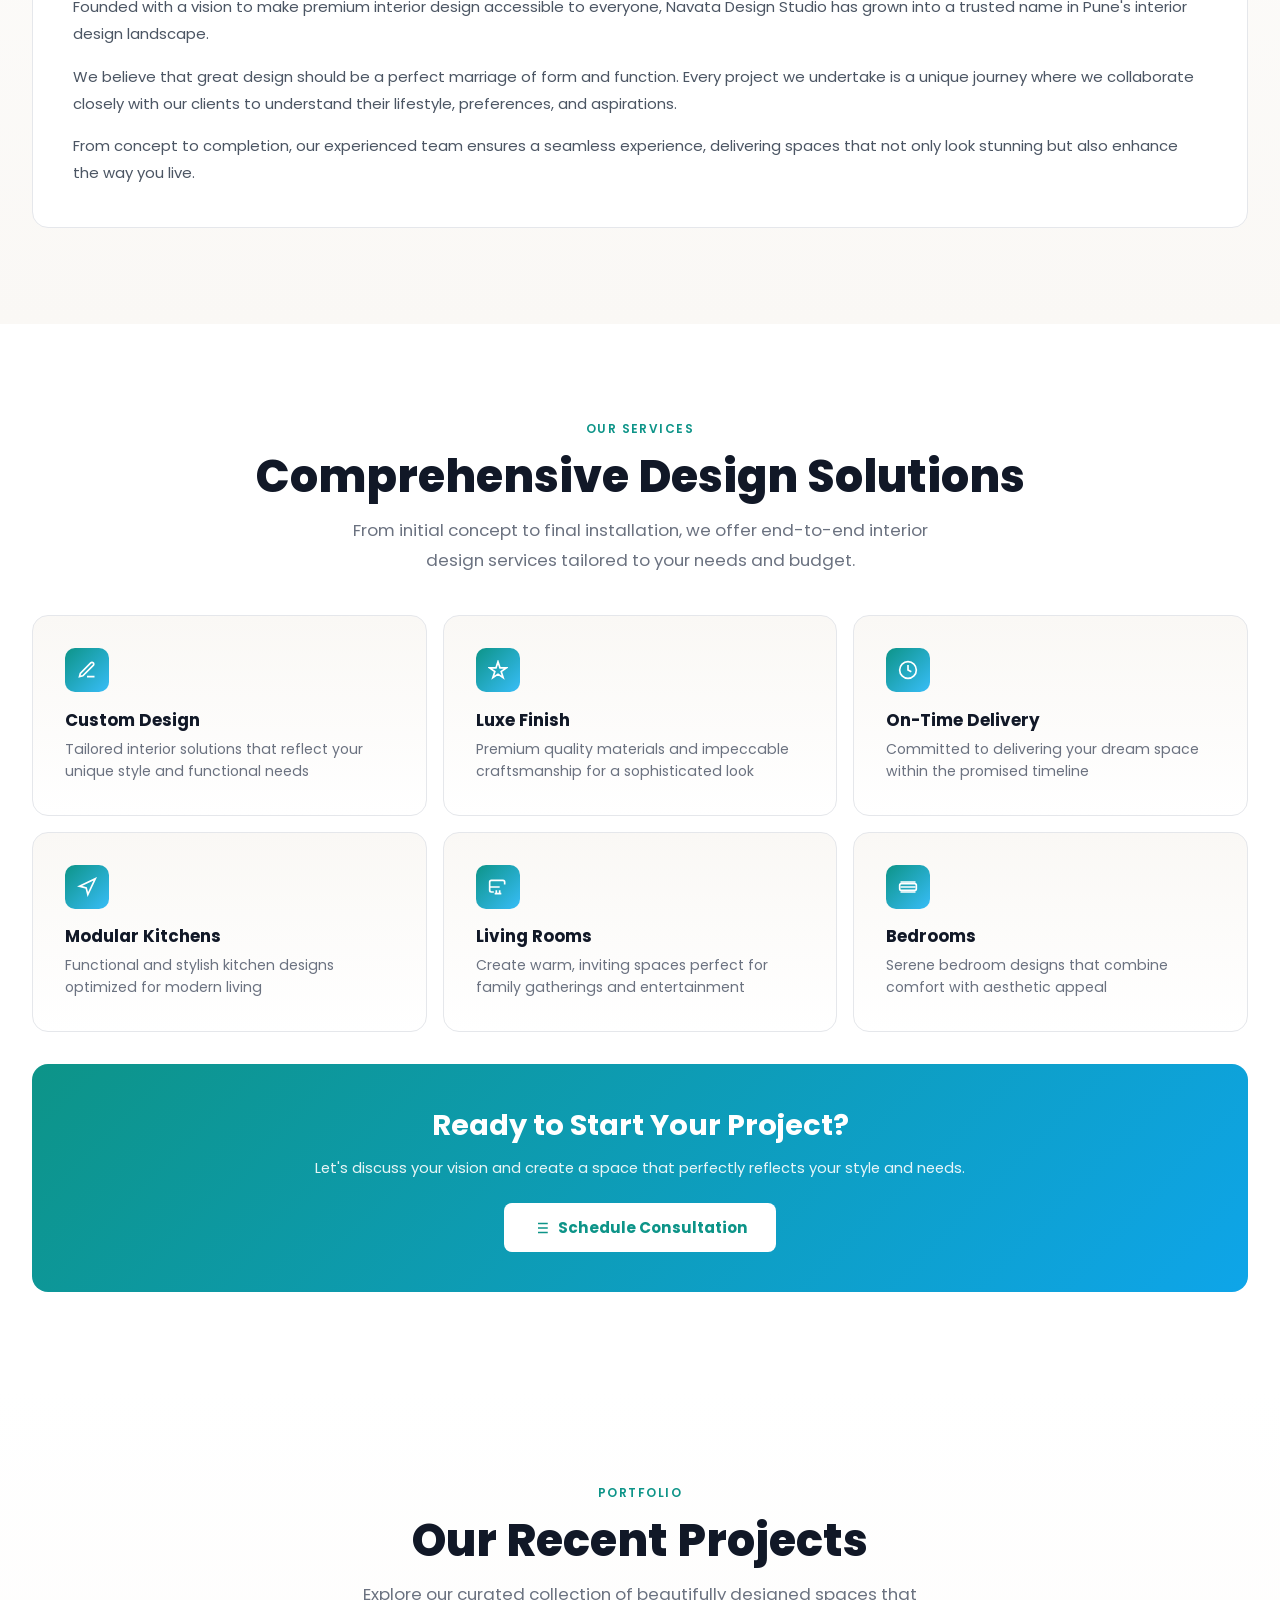
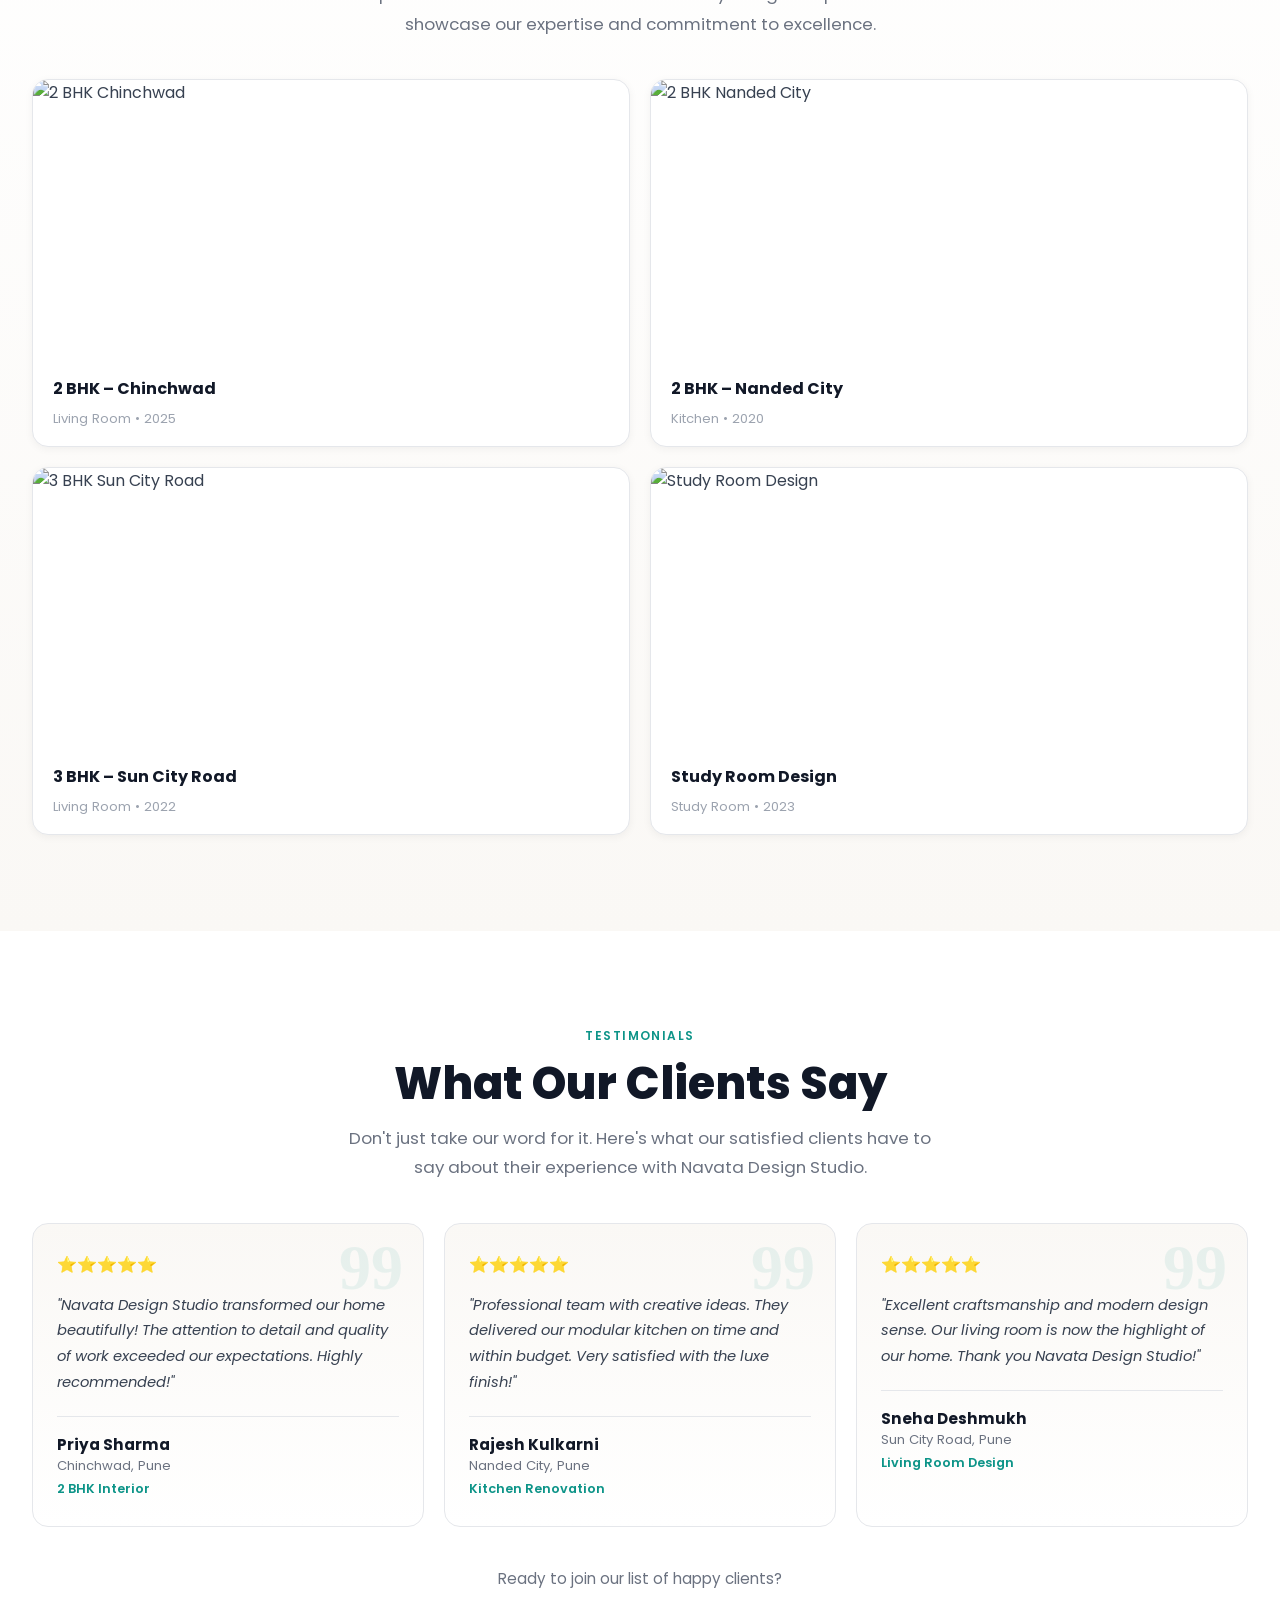
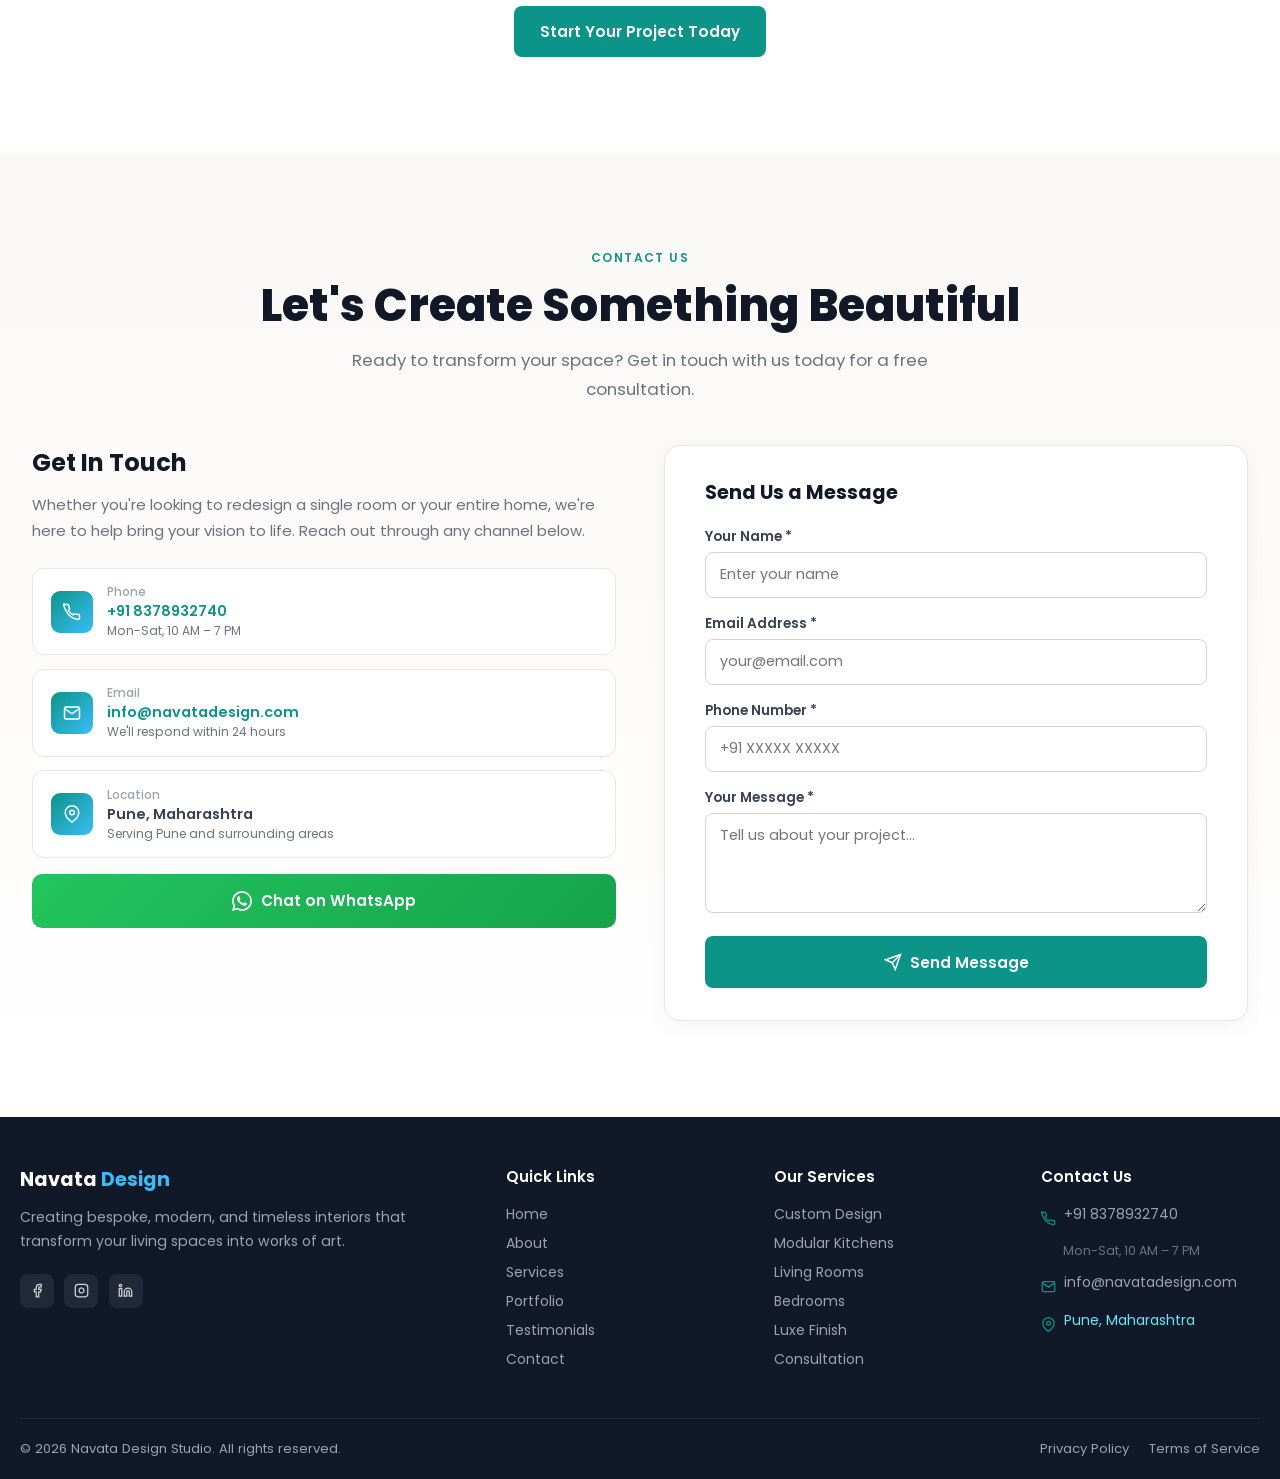
==== commit cd7bdcf3: "Update index.html" ====
--- a/index.html
+++ b/index.html
@@ -1,552 +1,400 @@
 <!DOCTYPE html>
-<html>
-<title>Resume - Parth Kshirsagar</title>
+<html lang="en">
+<head>
 <meta charset="UTF-8">
-<meta name="viewport" content="width=device-width, initial-scale=1">
-<link rel="stylesheet" href="https://www.w3schools.com/w3css/4/w3.css">
-<link rel="stylesheet" href="https://fonts.googleapis.com/css?family=Montserrat">
-<link rel="stylesheet" href="https://cdnjs.cloudflare.com/ajax/libs/font-awesome/4.7.0/css/font-awesome.min.css">
-<link rel="icon" type="image/x-icon" href="assets/PFP/Parth PFP natrure.png">
-<link href="style.css" rel="stylesheet" />
-<style>
-body {
-  background: var(--bg-main);
-  color: var(--text-main);
-}
-
-.w3-text-grey {
-  color: var(--text-muted) !important;
-}
-
-mark {
-  background: transparent;
-  color: var(--accent);
-  font-weight: 600;
-}
-body, h1,h2,h3,h4,h5 {font-family: "Montserrat", sans-serif}
-.w3-row-padding img {margin-bottom: 12px}
-/* Set the width of the sidebar to 120px */
-.w3-sidebar {width: 120px;background: #222;}
-/* Add a left margin to the "page content" that matches the width of the sidebar (120px) */
-#main {margin-left: 110px;}
-
-/* Remove margins from "page content" on small screens */
-@media only screen and (max-width: 600px) {#main {margin-left: 0}}
-</style>
-
-<script>
-    document.addEventListener("DOMContentLoaded", () => {
-      const tabs = document.querySelectorAll(".tab-btn");
-      const contents = document.querySelectorAll(".tab-content");
-    
-      function stopVideos() {
-        document.querySelectorAll("video").forEach(v => {
-          v.pause();
-          v.currentTime = 0;
-        });
-      }
-    
-      tabs.forEach(tab => {
-        tab.addEventListener("click", () => {
-          stopVideos();
-    
-          tabs.forEach(t => t.classList.remove("active"));
-          contents.forEach(c => c.classList.remove("active"));
-    
-          tab.classList.add("active");
-          document.getElementById(tab.dataset.tab).classList.add("active");
-        });
-      });
-    });
-    </script>
-    
-
-<body class="w3-black">
-
-<!-- Icon Bar (Sidebar - hidden on small screens) -->
-<nav class="custom-sidebar w3-hide-small">
-    <div class="sidebar-avatar">
-      <img src="assets/PFP/Parth PFP psych.png" alt="Parth">
-    </div>
-  
-    <a href="#home" class="nav-item active">
-      <i class="fa fa-home"></i>
-      <span>Home</span>
+<meta name="viewport" content="width=device-width, initial-scale=1.0">
+<title>Navata Design Studio</title>
+<link href="https://fonts.googleapis.com/css2?family=Poppins:wght@300;400;500;600;700;800&display=swap" rel="stylesheet">
+<link rel="stylesheet" href="navata-style.css">
+</head>
+<body>
+
+<!-- HEADER -->
+<header id="header">
+  <div class="header-inner">
+    <a href="#home" class="logo"><span>Navata</span> <span>Design</span></a>
+    <nav>
+      <a href="#home">Home</a>
+      <a href="#about">About</a>
+      <a href="#services">Services</a>
+      <a href="#portfolio">Portfolio</a>
+      <a href="#testimonials">Testimonials</a>
+      <a href="#contact">Contact</a>
+    </nav>
+    <a href="tel:+918378932740" class="btn-call">
+      <svg width="16" height="16" viewBox="0 0 24 24" fill="none" stroke="currentColor" stroke-width="2"><path d="M22 16.92v3a2 2 0 01-2.18 2 19.79 19.79 0 01-8.63-3.07A19.5 19.5 0 013.89 10.1a19.79 19.79 0 01-3.07-8.67A2 2 0 012.81 2h3a2 2 0 012 1.72 12.84 12.84 0 00.7 2.81 2 2 0 01-.45 2.11L7.09 9.91a16 16 0 006 6l.91-.95a2 2 0 012.11-.45 12.84 12.84 0 002.81.7A2 2 0 0122 16.92z"/></svg>
+      Call Now
     </a>
-  
-    <a href="#about" class="nav-item">
-      <i class="fa fa-user"></i>
-      <span>About</span>
-    </a>
-  
-    <a href="#projects" class="nav-item">
-      <i class="fa fa-briefcase"></i>
-      <span>Projects</span>
-    </a>
-  
-    <a href="#contact" class="nav-item">
-      <i class="fa fa-envelope"></i>
-      <span>Contact</span>
-    </a>
-  
-    <a href="banners.html" class="nav-item">
-      <i class="fa fa-paint-brush"></i>
-      <span>Designs</span>
-    </a>
-  </nav>
-  
-
-<!-- Navbar on small screens (Hidden on medium and large screens) -->
-<div class="w3-top w3-hide-large w3-hide-medium" id="myNavbar w3-card-4">
-  <div class="w3-bar w3-black w3-opacity w3-hover-opacity-off w3-center w3-small">
-    <a href="#" class="w3-bar-item w3-button" style="width:20% !important">PARTH</a>
-    <a href="#about" class="w3-bar-item w3-button" style="width:20% !important">ABOUT</a>
-    <a href="#photos" class="w3-bar-item w3-button" style="width:20% !important">PROJECTS</a>
-    <a href="#contact" class="w3-bar-item w3-button" style="width:20% !important">CONTACT</a>
-    <a href="banners.html" class="w3-bar-item w3-button" style="width:20% !important">DESIGNS</a>
-  </div>
+    <button class="hamburger" id="hamburger" aria-label="Menu">
+      <span></span><span></span><span></span>
+    </button>
+  </div>
+</header>
+
+<div class="mobile-menu" id="mobileMenu">
+  <a href="#home">Home</a>
+  <a href="#about">About</a>
+  <a href="#services">Services</a>
+  <a href="#portfolio">Portfolio</a>
+  <a href="#testimonials">Testimonials</a>
+  <a href="#contact">Contact</a>
+  <a href="tel:+918378932740" class="btn-call" style="width:fit-content;">📞 Call Now</a>
 </div>
 
-<!-- Page Content -->
-<div class="w3-padding-large" id="main">
-  <!-- Header/Home -->
-  <header class="w3-container w3-padding-32 w3-center w3-black" id="home">
-    <h1 class="w3-jumbo"><span class="w3-hide-small"><h6 class="w3-monospace w3-jumbo">I'm</h6></span><strong>Parth</strong> kshirsagar</h1>
-    <p>Freelance: Graphic Designer, Web-Developer & Video Editor</p>
-    <img src="assets/PFP/Parth PFP psych.png" alt="parth kshirsagar" class="w3-image w3-round-xlarge hero-image">
-    <br>
-    <br>
-    <a href="banners.html">
-        <img src="Checkout banner.png" alt="parth kshirsagar" class="w3-image w3-round-xlarge hero-image secondary"></a>      
-  </header>
-
-
- <!--ABOUT ME-->
-  <div class="w3-content w3-justify w3-text-grey w3-padding-64" id="about">
-    <div class="about-structure">
-
-        <div class="about-block">
-          <h4>Intro</h4>
-          <p>
-            Yo! it's Parth Kshirsagar. Student MIT-WPU - TYBCA
-            I love making videos & creating mindbending designs, and I also develop websites to make money.
-          </p>
-        </div>
-      
-        <div class="about-block">
-          <h4>Current + Past in a Nutshell</h4>
-          <ul>
-            <li>Editor + Manager for NFS youtube channel (190k+ subs)</li>
-            <li>Worked as a social media manager for sports management company</li>
-            <li>Guided and guiding businesses with social media game, which Includes (SEO, editing, designing and ads)</li>
-            <li>Stock Market Nerd</li>
-          </ul>
-        </div>
-      
-        <div class="about-block">
-          <h4>PEAK NERD</h4>
-          <p>
-            Python: Cyber security tools (pen testing, keylogger, pyflodder aka DDOS,)<br>
-            Management/ College level (Database management systems - pharmacy, hotel, etc)<br>
-            Web development: <br>
-            Made more than 20 Websites for clients from india, Dubai, USA.
-            (E-commerce, Business, Portfolio)
-          </p>
-        </div>
-        <div class="about-block subtle">
-            <p>
-              While you could click on the below links to check my work out!
-            </p>
+<!-- HERO -->
+<section id="home">
+  <div class="hero-overlay"></div>
+  <div class="hero-content">
+    <h1>Transform Your<br>Space Into a<br><span class="accent">Work of Art</span></h1>
+    <p>Premium interior design solutions with luxe finishes and on-time delivery. We create spaces that reflect your personality and elevate your lifestyle.</p>
+    <div class="hero-btns">
+      <a href="#contact" class="btn-primary">Get Free Consultation <span class="arrow">→</span></a>
+      <a href="https://wa.me/918378932740?text=Hi%2C%20I%27m%20interested%20in%20interior%20design%20services" target="_blank" class="btn-outline">
+        <svg width="18" height="18" viewBox="0 0 24 24" fill="currentColor"><path d="M17.472 14.382c-.297-.149-1.758-.867-2.03-.967-.273-.099-.471-.148-.67.15-.197.297-.767.966-.94 1.164-.173.199-.347.223-.644.075-.297-.15-1.255-.463-2.39-1.475-.883-.788-1.48-1.761-1.653-2.059-.173-.297-.018-.458.13-.606.134-.133.298-.347.446-.52.149-.174.198-.298.298-.497.099-.198.05-.371-.025-.52-.075-.149-.669-1.612-.916-2.207-.242-.579-.487-.5-.669-.51-.173-.008-.371-.01-.57-.01-.198 0-.52.074-.792.372-.272.297-1.04 1.016-1.04 2.479 0 1.462 1.065 2.875 1.213 3.074.149.198 2.096 3.2 5.077 4.487.709.306 1.262.489 1.694.625.712.227 1.36.195 1.871.118.571-.085 1.758-.719 2.006-1.413.248-.694.248-1.289.173-1.413-.074-.124-.272-.198-.57-.347m-5.421 7.403h-.004a9.87 9.87 0 01-5.031-1.378l-.361-.214-3.741.982.998-3.648-.235-.374a9.86 9.86 0 01-1.51-5.26c.001-5.45 4.436-9.884 9.888-9.884 2.64 0 5.122 1.03 6.988 2.898a9.825 9.825 0 012.893 6.994c-.003 5.45-4.437 9.884-9.885 9.884m8.413-18.297A11.815 11.815 0 0012.05 0C5.495 0 .16 5.335.157 11.892c0 2.096.547 4.142 1.588 5.945L.057 24l6.305-1.654a11.882 11.882 0 005.683 1.448h.005c6.554 0 11.89-5.335 11.893-11.893a11.821 11.821 0 00-3.48-8.413z"/></svg>
+        WhatsApp Us
+      </a>
+    </div>
+    <div class="hero-stats">
+      <div><div class="stat-num">50+</div><div class="stat-label">Projects</div></div>
+      <div><div class="stat-num">40+</div><div class="stat-label">Happy Clients</div></div>
+      <div><div class="stat-num">5+</div><div class="stat-label">Years</div></div>
+      <div><div class="stat-num">100%</div><div class="stat-label">On-Time</div></div>
+    </div>
+  </div>
+  <div class="scroll-indicator">
+    <svg viewBox="0 0 24 24"><rect x="8" y="3" width="8" height="14" rx="4"/><line x1="12" y1="17" x2="12" y2="21"/><circle cx="12" cy="7" r="1" fill="white" stroke="none"/></svg>
+  </div>
+</section>
+
+<!-- ABOUT -->
+<section id="about">
+  <div class="container">
+    <span class="section-label">About Us</span>
+    <h2 class="section-title">Crafting Dream Spaces Since 2019</h2>
+    <p class="section-desc">Navata Design Studio is a passionate team of interior designers dedicated to transforming houses into homes. We blend contemporary aesthetics with timeless elegance to create spaces that inspire and delight.</p>
+    <div class="values-grid">
+      <div class="value-card">
+        <div class="value-icon">
+          <svg viewBox="0 0 24 24"><path d="M12 2a7 7 0 017 7c0 3.87-3.13 7-7 7S5 12.87 5 9a7 7 0 017-7zm0 16v4m-4 0h8"/></svg>
+        </div>
+        <h3>Creative Excellence</h3>
+        <p>Innovative designs that push boundaries while maintaining functionality</p>
+      </div>
+      <div class="value-card">
+        <div class="value-icon">
+          <svg viewBox="0 0 24 24"><circle cx="12" cy="8" r="6"/><path d="M15.477 12.89L17 22l-5-3-5 3 1.523-9.11"/></svg>
+        </div>
+        <h3>Quality Craftsmanship</h3>
+        <p>Premium materials and meticulous attention to every detail</p>
+      </div>
+      <div class="value-card">
+        <div class="value-icon">
+          <svg viewBox="0 0 24 24"><path d="M17 21v-2a4 4 0 00-4-4H5a4 4 0 00-4 4v2"/><circle cx="9" cy="7" r="4"/><path d="M23 21v-2a4 4 0 00-3-3.87M16 3.13a4 4 0 010 7.75"/></svg>
+        </div>
+        <h3>Client-Centric</h3>
+        <p>Your vision and satisfaction are at the heart of everything we do</p>
+      </div>
+      <div class="value-card">
+        <div class="value-icon">
+          <svg viewBox="0 0 24 24"><circle cx="12" cy="12" r="10"/><circle cx="12" cy="12" r="6"/><circle cx="12" cy="12" r="2"/></svg>
+        </div>
+        <h3>Timely Execution</h3>
+        <p>Committed to delivering projects on schedule without compromise</p>
+      </div>
+    </div>
+    <div class="story-box">
+      <h3>Our Story</h3>
+      <p>Founded with a vision to make premium interior design accessible to everyone, Navata Design Studio has grown into a trusted name in Pune's interior design landscape.</p>
+      <p>We believe that great design should be a perfect marriage of form and function. Every project we undertake is a unique journey where we collaborate closely with our clients to understand their lifestyle, preferences, and aspirations.</p>
+      <p>From concept to completion, our experienced team ensures a seamless experience, delivering spaces that not only look stunning but also enhance the way you live.</p>
+    </div>
+  </div>
+</section>
+
+<!-- SERVICES -->
+<section id="services">
+  <div class="container">
+    <span class="section-label">Our Services</span>
+    <h2 class="section-title">Comprehensive Design Solutions</h2>
+    <p class="section-desc">From initial concept to final installation, we offer end-to-end interior design services tailored to your needs and budget.</p>
+    <div class="services-grid">
+      <div class="service-card">
+        <div class="svc-icon"><svg viewBox="0 0 24 24"><path d="M12 20h9M16.5 3.5a2.121 2.121 0 013 3L7 19l-4 1 1-4L16.5 3.5z"/></svg></div>
+        <h3>Custom Design</h3>
+        <p>Tailored interior solutions that reflect your unique style and functional needs</p>
+      </div>
+      <div class="service-card">
+        <div class="svc-icon"><svg viewBox="0 0 24 24"><path d="M12 2l2.4 7.4H22l-6.2 4.5 2.4 7.4L12 17l-6.2 4.3 2.4-7.4L2 9.4h7.6L12 2z"/></svg></div>
+        <h3>Luxe Finish</h3>
+        <p>Premium quality materials and impeccable craftsmanship for a sophisticated look</p>
+      </div>
+      <div class="service-card">
+        <div class="svc-icon"><svg viewBox="0 0 24 24"><circle cx="12" cy="12" r="10"/><polyline points="12 6 12 12 16 14"/></svg></div>
+        <h3>On-Time Delivery</h3>
+        <p>Committed to delivering your dream space within the promised timeline</p>
+      </div>
+      <div class="service-card">
+        <div class="svc-icon"><svg viewBox="0 0 24 24"><path d="M3 11l19-9-9 19-2-8-8-2z"/></svg></div>
+        <h3>Modular Kitchens</h3>
+        <p>Functional and stylish kitchen designs optimized for modern living</p>
+      </div>
+      <div class="service-card">
+        <div class="svc-icon"><svg viewBox="0 0 24 24"><path d="M20 9V6a2 2 0 00-2-2H4a2 2 0 00-2 2v10c0 1.1.9 2 2 2h3M14 12H2m8 4v4m4-4v4m-6 0h8"/></svg></div>
+        <h3>Living Rooms</h3>
+        <p>Create warm, inviting spaces perfect for family gatherings and entertainment</p>
+      </div>
+      <div class="service-card">
+        <div class="svc-icon"><svg viewBox="0 0 24 24"><path d="M3 12h18M3 6h18M3 18h18"/><rect x="2" y="8" width="20" height="8" rx="2"/></svg></div>
+        <h3>Bedrooms</h3>
+        <p>Serene bedroom designs that combine comfort with aesthetic appeal</p>
+      </div>
+    </div>
+    <div class="cta-box">
+      <h3>Ready to Start Your Project?</h3>
+      <p>Let's discuss your vision and create a space that perfectly reflects your style and needs.</p>
+      <a href="#contact" class="btn-white">
+        <svg width="18" height="18" viewBox="0 0 24 24" fill="none" stroke="currentColor" stroke-width="2"><path d="M8 6h13M8 12h13M8 18h13M3 6h.01M3 12h.01M3 18h.01"/></svg>
+        Schedule Consultation
+      </a>
+    </div>
+  </div>
+</section>
+
+<!-- PORTFOLIO -->
+<section id="portfolio">
+  <div class="container">
+    <span class="section-label">Portfolio</span>
+    <h2 class="section-title">Our Recent Projects</h2>
+    <p class="section-desc">Explore our curated collection of beautifully designed spaces that showcase our expertise and commitment to excellence.</p>
+    <div class="portfolio-grid">
+      <div class="portfolio-card" onclick="openModal(0)">
+        <div class="portfolio-img-wrap">
+          <img src="https://images.unsplash.com/photo-1556909114-f6e7ad7d3136?w=800&q=80" alt="2 BHK Chinchwad">
+          <div class="portfolio-overlay"><span class="overlay-badge">Living Room</span></div>
+        </div>
+        <div class="portfolio-info"><h3>2 BHK – Chinchwad</h3><span class="cat">Living Room • 2025</span></div>
+      </div>
+      <div class="portfolio-card" onclick="openModal(1)">
+        <div class="portfolio-img-wrap">
+          <img src="https://images.unsplash.com/photo-1556909172-54557c7e4fb7?w=800&q=80" alt="2 BHK Nanded City">
+          <div class="portfolio-overlay"><span class="overlay-badge">Kitchen</span></div>
+        </div>
+        <div class="portfolio-info"><h3>2 BHK – Nanded City</h3><span class="cat">Kitchen • 2020</span></div>
+      </div>
+      <div class="portfolio-card" onclick="openModal(2)">
+        <div class="portfolio-img-wrap">
+          <img src="https://images.unsplash.com/photo-1555041469-a586c61ea9bc?w=800&q=80" alt="3 BHK Sun City Road">
+          <div class="portfolio-overlay"><span class="overlay-badge">Living Room</span></div>
+        </div>
+        <div class="portfolio-info"><h3>3 BHK – Sun City Road</h3><span class="cat">Living Room • 2022</span></div>
+      </div>
+      <div class="portfolio-card" onclick="openModal(3)">
+        <div class="portfolio-img-wrap">
+          <img src="https://images.unsplash.com/photo-1586023492125-27b2c045efd7?w=800&q=80" alt="Study Room Design">
+          <div class="portfolio-overlay"><span class="overlay-badge">Study Room</span></div>
+        </div>
+        <div class="portfolio-info"><h3>Study Room Design</h3><span class="cat">Study Room • 2023</span></div>
+      </div>
+    </div>
+  </div>
+</section>
+
+<!-- MODAL -->
+<div class="modal-backdrop" id="modal" onclick="closeModalOutside(event)">
+  <div class="modal">
+    <img class="modal-img" id="modal-img" src="" alt="">
+    <button class="modal-close" onclick="closeModal()">✕</button>
+    <div class="modal-body">
+      <div class="modal-meta">
+        <span class="modal-badge" id="modal-cat"></span>
+        <span class="modal-year" id="modal-year"></span>
+      </div>
+      <h2 id="modal-title"></h2>
+      <p id="modal-desc"></p>
+    </div>
+  </div>
+</div>
+
+<!-- TESTIMONIALS -->
+<section id="testimonials">
+  <div class="container">
+    <span class="section-label">Testimonials</span>
+    <h2 class="section-title">What Our Clients Say</h2>
+    <p class="section-desc">Don't just take our word for it. Here's what our satisfied clients have to say about their experience with Navata Design Studio.</p>
+    <div class="testimonials-grid">
+      <div class="testi-card">
+        <div class="quote-bg">99</div>
+        <div class="stars">⭐⭐⭐⭐⭐</div>
+        <p class="testi-text">"Navata Design Studio transformed our home beautifully! The attention to detail and quality of work exceeded our expectations. Highly recommended!"</p>
+        <hr class="testi-divider">
+        <div class="testi-name">Priya Sharma</div>
+        <div class="testi-location">Chinchwad, Pune</div>
+        <div class="testi-project">2 BHK Interior</div>
+      </div>
+      <div class="testi-card">
+        <div class="quote-bg">99</div>
+        <div class="stars">⭐⭐⭐⭐⭐</div>
+        <p class="testi-text">"Professional team with creative ideas. They delivered our modular kitchen on time and within budget. Very satisfied with the luxe finish!"</p>
+        <hr class="testi-divider">
+        <div class="testi-name">Rajesh Kulkarni</div>
+        <div class="testi-location">Nanded City, Pune</div>
+        <div class="testi-project">Kitchen Renovation</div>
+      </div>
+      <div class="testi-card">
+        <div class="quote-bg">99</div>
+        <div class="stars">⭐⭐⭐⭐⭐</div>
+        <p class="testi-text">"Excellent craftsmanship and modern design sense. Our living room is now the highlight of our home. Thank you Navata Design Studio!"</p>
+        <hr class="testi-divider">
+        <div class="testi-name">Sneha Deshmukh</div>
+        <div class="testi-location">Sun City Road, Pune</div>
+        <div class="testi-project">Living Room Design</div>
+      </div>
+    </div>
+    <div class="testi-cta">
+      <p>Ready to join our list of happy clients?</p>
+      <a href="#contact" class="btn-primary" style="display:inline-flex;">Start Your Project Today</a>
+    </div>
+  </div>
+</section>
+
+<!-- CONTACT -->
+<section id="contact">
+  <div class="container">
+    <span class="section-label">Contact Us</span>
+    <h2 class="section-title">Let's Create Something Beautiful</h2>
+    <p class="section-desc">Ready to transform your space? Get in touch with us today for a free consultation.</p>
+    <div class="contact-grid">
+      <div class="contact-left">
+        <h2>Get In Touch</h2>
+        <p>Whether you're looking to redesign a single room or your entire home, we're here to help bring your vision to life. Reach out through any channel below.</p>
+        <div class="contact-cards">
+          <a href="tel:+918378932740" class="contact-card" style="text-decoration:none;">
+            <div class="ccard-icon">
+              <svg viewBox="0 0 24 24"><path d="M22 16.92v3a2 2 0 01-2.18 2 19.79 19.79 0 01-8.63-3.07A19.5 19.5 0 013.89 10.1a19.79 19.79 0 01-3.07-8.67A2 2 0 012.81 2h3a2 2 0 012 1.72c.127.96.361 1.903.7 2.81a2 2 0 01-.45 2.11L7.09 9.91a16 16 0 006 6l.91-.95a2 2 0 012.11-.45 12.84 12.84 0 002.81.7A2 2 0 0122 16.92z"/></svg>
+            </div>
+            <div>
+              <div class="ccard-label">Phone</div>
+              <div class="ccard-value">+91 8378932740</div>
+              <div class="ccard-sub">Mon-Sat, 10 AM – 7 PM</div>
+            </div>
+          </a>
+          <a href="mailto:info@navatadesign.com" class="contact-card" style="text-decoration:none;">
+            <div class="ccard-icon">
+              <svg viewBox="0 0 24 24"><path d="M4 4h16c1.1 0 2 .9 2 2v12c0 1.1-.9 2-2 2H4c-1.1 0-2-.9-2-2V6c0-1.1.9-2 2-2z"/><polyline points="22,6 12,13 2,6"/></svg>
+            </div>
+            <div>
+              <div class="ccard-label">Email</div>
+              <div class="ccard-value">info@navatadesign.com</div>
+              <div class="ccard-sub">We'll respond within 24 hours</div>
+            </div>
+          </a>
+          <div class="contact-card">
+            <div class="ccard-icon">
+              <svg viewBox="0 0 24 24"><path d="M21 10c0 7-9 13-9 13s-9-6-9-13a9 9 0 0118 0z"/><circle cx="12" cy="10" r="3"/></svg>
+            </div>
+            <div>
+              <div class="ccard-label">Location</div>
+              <div class="ccard-value" style="color:#374151;">Pune, Maharashtra</div>
+              <div class="ccard-sub">Serving Pune and surrounding areas</div>
+            </div>
           </div>
-      
-      </div>
-      
-      
-      <!--IMPORTANT LINKS-->
-      <div class="links-grid">
-
-        <a href="https://www.instagram.com/cricathon_official/" target="_blank" class="link-card">
-          <span class="tag video">2023-2024</span>
-          <span class="tag video">Past Experience</span>
-          <span class="link-title">Cricathon</span>
-          <span class="link-role">Worked as a Instagram Manager for 1 year</span>
+        </div>
+        <a href="https://wa.me/918378932740?text=Hi%2C%20I%27m%20interested%20in%20interior%20design%20services" target="_blank" class="btn-whatsapp">
+          <svg width="20" height="20" viewBox="0 0 24 24" fill="currentColor"><path d="M17.472 14.382c-.297-.149-1.758-.867-2.03-.967-.273-.099-.471-.148-.67.15-.197.297-.767.966-.94 1.164-.173.199-.347.223-.644.075-.297-.15-1.255-.463-2.39-1.475-.883-.788-1.48-1.761-1.653-2.059-.173-.297-.018-.458.13-.606.134-.133.298-.347.446-.52.149-.174.198-.298.298-.497.099-.198.05-.371-.025-.52-.075-.149-.669-1.612-.916-2.207-.242-.579-.487-.5-.669-.51-.173-.008-.371-.01-.57-.01-.198 0-.52.074-.792.372-.272.297-1.04 1.016-1.04 2.479 0 1.462 1.065 2.875 1.213 3.074.149.198 2.096 3.2 5.077 4.487.709.306 1.262.489 1.694.625.712.227 1.36.195 1.871.118.571-.085 1.758-.719 2.006-1.413.248-.694.248-1.289.173-1.413-.074-.124-.272-.198-.57-.347m-5.421 7.403h-.004a9.87 9.87 0 01-5.031-1.378l-.361-.214-3.741.982.998-3.648-.235-.374a9.86 9.86 0 01-1.51-5.26c.001-5.45 4.436-9.884 9.888-9.884 2.64 0 5.122 1.03 6.988 2.898a9.825 9.825 0 012.893 6.994c-.003 5.45-4.437 9.884-9.885 9.884m8.413-18.297A11.815 11.815 0 0012.05 0C5.495 0 .16 5.335.157 11.892c0 2.096.547 4.142 1.588 5.945L.057 24l6.305-1.654a11.882 11.882 0 005.683 1.448h.005c6.554 0 11.89-5.335 11.893-11.893a11.821 11.821 0 00-3.48-8.413z"/></svg>
+          Chat on WhatsApp
         </a>
-
-        <a href="https://www.youtube.com/@DubaiKatta_official" target="_blank" class="link-card">
-          <span class="tag video">2025 jan - 2026 jan</span>
-          <span class="tag video">Past Experience</span>
-          <span class="link-title">Dubai Katta</span>
-          <span class="link-role">Video Editor & Manager</span>
-        </a>
-
-        <a href="https://www.instagram.com/vcpl_official_/" target="_blank" class="link-card">
-          <span class="tag video">2025 jan - 2026 feb</span>
-          <span class="tag video">Past Experience</span>
-          <span class="link-title">VC-Gold</span>
-          <span class="link-role">End to End Social media marketing, Building brand presence and identity for future lead generation campaigns. Strategizing, Editing and Producing videos.</span>
-        </a>
-
-        <a href="https://www.instagram.com/crickfitnet_walhekarwadi/" target="_blank" class="link-card">
-          <span class="tag video">2026 jan - march</span>
-          <span class="link-title">Crickfit-net</span>
-          <span class="link-role">End to End Social media marketing, Building brand presence and identity. Strategizing, shooting and directing videos.</span>
-        </a>
-
-        <a href="https://www.youtube.com/@NeuralFrequencySounds" target="_blank" class="link-card">
-          <span class="tag video">2024 - Current</span>
-          <span class="link-title">Neural Frequency Sounds</span>
-          <span class="link-role">Video editor, SEO & manager. Managing the task flow with designers and audio engineers in agile method and creating highly visually attractive videos, Looking into pre production and post production - SEO.</span>
-        </a>
-
-        <a href="https://www.instagram.com/a.s.hospitality/" target="_blank" class="link-card">
-          <span class="tag video">2026 jun - current</span>
-          <span class="link-title">AS Hospitality</span>
-          <span class="link-role">End to End Social media marketing, Building brand presence and identity for future lead generation campaigns. Strategizing, shooting and directing videos.</span>
-        </a>
-
-      
-      </div>
-     <!--END OF IMP LINKS--> 
-    
-    <br>
-    <a class="info2">
-    <p>Validation for people who have trust issues: I'm a certified web-developer</p>
-
-    <p>Descriptive Portfolio Links below</p>
-    </a>
-    <!--CTA-->
-    <div class="cta-section">
-
-        <a href="https://youtu.be/yEseveNc5gA?si=9SljMBTIzJD9WZ-d" 
-           target="_blank" 
-           class="cta-btn primary">
-          ▶ Watch Showreel
-        </a>
-      
-        <a href="banners.html" 
-           class="cta-btn secondary">
-          View Design Work
-        </a>
-      
-      </div>
-    <!--END OF CTA-->  
-
-<!--END OF ABOUT ME-->
-
-<!--STATISTICAL SECTION-->
-
-    <h3 class="w3-padding-16 w3-text-light-grey">
-        Stats for <strong><mark>NERDS</mark></strong>
-      </h3>
-      
-      <div class="skill-grid">
-      
-        <div class="skill-card">
-        <span class="tag video">Tier: Core Skill</span>
-          <h4>Graphic Design</h4>
-          <p class="skill-level">Advanced</p>
-          <p class="skill-desc">
-            Brand creatives, thumbnails, ad visuals, banners, outdoor & social media assets.
-          </p>
-        </div>
-      
-        <div class="skill-card">
-        <span class="tag video">Tier: Core Skill</span>
-          <h4>Video Editing</h4>
-          <p class="skill-level">Advanced</p>
-          <p class="skill-desc">
-            Long-form YouTube, short-form reels, teasers, pacing, retention-focused edits, Youtube SEO & Optimization
-          </p>
-        </div>
-      
-        <div class="skill-card">
-          <h4>Web Development</h4>
-          <p class="skill-level">Intermediate+</p>
-          <p class="skill-desc">
-            Client websites, portfolios, landing pages, performance & SEO optimization.
-          </p>
-        </div>
-      
-        <div class="skill-card">
-          <h4>Python / Automation</h4>
-          <p class="skill-level">Practical</p>
-          <p class="skill-desc">
-            Automation scripts, parsers, network tools, data handling & experimentation.
-          </p>
-        </div>
-      
-      </div>
-      
- <!--CLIENT STASTISTICS-->
-      <div class="stats-grid">
-        <div class="stat-card">
-          <span>20+</span>
-          <p>Clients</p>
-        </div>
-        <div class="stat-card">
-          <span>30+</span>
-          <p>Projects</p>
-        </div>
-        <div class="stat-card">
-          <span>∞</span>
-          <p>Iterations</p>
-        </div>
-      </div>    
-
-<!--END OF STATS SEC-->
-
-  
-  <!--PROJECTS-->
-  <div class="w3-padding-64 w3-content" id="projects">
-    <h2 class="w3-text-light-grey">
-      My <strong><mark>Projects</mark></strong>
-    </h2>
-    <p>Filter by category</p>
-    <hr style="width:200px" class="w3-opacity">
-  
-    <!-- TAB BUTTONS -->
-    <div class="project-tabs">
-      <button class="tab-btn active" data-tab="video">Video</button>
-      <button class="tab-btn" data-tab="web">Web</button>
-      <button class="tab-btn" data-tab="code">Code</button>
-    </div>
-  
-    <!-- VIDEO TAB -->
-    <div class="tab-content active" id="video">
-      <div class="project-grid">
-  
-        <!-- GARIBI -->
-        <div class="project-card">
-          <video controls preload="metadata" poster="assets/food reel cover.png">
-            <source src="assets/Food Market clip.mp4" type="video/mp4">
-          </video>
-          <div class="project-meta">
-            <span class="tag video">Brand Presence</span>
-            <h4>Short form content conversion</h4>
-            <p>Brand presence building and marketing. Video editing, Designing Reel cover, And multi platform SEO.</p>
-            <a href="https://www.instagram.com/reel/DVXwgEgDgKj/" target="_blank">Watch reel on instagram</a>
+      </div>
+      <div class="contact-form-box">
+        <h3>Send Us a Message</h3>
+        <form id="contactForm" onsubmit="handleSubmit(event)">
+          <div class="form-group">
+            <label>Your Name *</label>
+            <input type="text" placeholder="Enter your name" required id="fname">
           </div>
-        </div>
-  
-        <!-- PODCAST -->
-        <div class="project-card">
-          <video controls preload="metadata" poster="assets/pod10_th.png">
-            <source src="assets/podcast 10 edit.mp4" type="video/mp4">
-          </video>
-          <div class="project-meta">
-            <span class="tag video">Long-form</span>
-            <h4>Podcast Editing</h4>
-            <p>Multi-cam editing & pacing and starting hook creation</p>
-            <a href="https://youtu.be/0TU--hZ16lA?si=_C9NHmXHJ3qZTyWZ" target="_blank">Watch on Youtube</a>
+          <div class="form-group">
+            <label>Email Address *</label>
+            <input type="email" placeholder="your@email.com" required id="femail">
           </div>
-        </div>
-  
-        <!-- SHORT -->
-        <div class="project-card">
-          <video controls preload="metadata" poster=>
-            <source src="assets/Match cut reel-1.mp4" type="video/mp4">
-          </video>
-          <div class="project-meta">
-            <span class="tag video">Short-form Ad</span>
-            <h4>Premium Brand Ad - VCGold</h4>
-            <p>Brand identity seeding Advertisement - for Credibility</p>
-            <a href="https://www.instagram.com/reel/DTu4hDTDEyX/" target=_blank">Watch reel on instagram</a>
+          <div class="form-group">
+            <label>Phone Number *</label>
+            <input type="tel" placeholder="+91 XXXXX XXXXX" required id="fphone">
           </div>
-        </div>
-  
-      </div>
-    </div>
-  
-<!-- WEB TAB -->
-<div class="tab-content" id="web">
-    <div class="project-grid">
-  
-
-            <div class="project-card">
-        <a href="https://parthkexe.github.io/Navata-Design-Studio/" target="_blank">
-          <img src="assets/Navata Design Studio - Google Chrome 24-06-2026 12_21_06.png" alt="Makeup Artist">
-          <div class="project-meta">
-            <span class="tag web">Design Studio</span>
-            <h4>Navata Design Studio</h4>
-            <p>Lux interior Design Brand website</p>
+          <div class="form-group">
+            <label>Your Message *</label>
+            <textarea placeholder="Tell us about your project..." required id="fmessage"></textarea>
           </div>
-        </a>
-      </div>
-
-      <div class="project-card">
-        <a href="https://vishwarupachemicals.com/" target="_blank">
-          <img src="assets/vishwarupa chemicals.png" alt="Vishwarupa Chemicals">
-          <div class="project-meta">
-            <span class="tag web">Corporate</span>
-            <h4>Vishwarupa Chemicals</h4>
-            <p>Corporate website & optimization</p>
-          </div>
-        </a>
-      </div>
-  
-      <div class="project-card">
-        <a href="https://prasadpk13.github.io/Prasad/" target="_blank">
-          <img src="assets/Prasad K.png" alt="Prasad Portfolio">
-          <div class="project-meta">
-            <span class="tag web">Client</span>
-            <h4>Prasad K</h4>
-            <p>Professional portfolio website</p>
-          </div>
-        </a>
-      </div>
-  
-    </div>
-  </div>
-  
-
-  
-  
-  
-    <!-- CODE TAB -->
-    <div class="tab-content" id="code">
-        <div class="project-grid">
-  
-      <!-- CODE PROJECT 1 -->
-       <div class="project-card code-card">
-        <img src="assets/code/nfs predictor 1.png" alt="CTR predictor" class="code-main-img">
-        
-        <div class="code-gallery">
-          <a href="assets/code/nfs predictor 1.png" target="_blank">
-            <img src="assets/code/nfs predictor 1.png"">
-          </a>
-          <a href= target="_blank">
-            <img src="assets/code/nfs predictor 2.jpg">
-          </a>
-          <a href=" target="_blank">
-            <img src="assets/code/nfs predictor 3.jpg">
-          </a>
-          <a href= target="_blank">
-            <img src="assets/code/nfs predictor 4.jpg">
-          </a>
-        </div>
-  
-        <div class="project-meta">
-          <span class="tag code">Python</span>
-          <h4>ML based YouTube Optimization System For NFS </h4>
-          <p>This analyzes and improves YouTube video performance before upload, based on real channel data of over 400+ videos.</p>
-          <a href="https://www.linkedin.com/posts/activity-7407073757804101634-SMCL?utm_source=social_share_send&utm_medium=member_desktop_web&rcm=ACoAADeI9KIB4YYdvrXghTGvlukBknwWrlIjLmE" target="_blank">View on linkedin</a>
-        </div>
-      </div>
-
-      <div class="project-card code-card">
-        <img src="assets/code/Stock predictor 1.png" alt="PyFlooder Preview" class="code-main-img">
-        
-        <div class="code-gallery">
-          <a href="assets/code/Stock predictor 1.png" target="_blank">
-            <img src="assets/code/Stock predictor 1.png">
-          </a>
-          <a href= target="_blank">
-            <img src="assets/code/Stock predictor 2.png">
-          </a>
-          <a href= target="_blank">
-            <img src=>
-          </a>
-          <a href= target="_blank">
-            <img src=>
-          </a>
-        </div>
-  
-        <div class="project-meta">
-          <span class="tag code">Python</span>
-          <h4>Stock Pattern Predictor</h4>
-          <p>using Computer Vision Concepts like ORB</p>
-          <a href="https://www.linkedin.com/posts/activity-7401888530928533505-xX3K?utm_source=social_share_send&utm_medium=member_desktop_web&rcm=ACoAADeI9KIB4YYdvrXghTGvlukBknwWrlIjLmE" target="_blank">View on Linkedin</a>
-        </div>
-      </div>
-
-      <div class="project-card code-card">
-        <img src="assets/code/swot tool 2.png" alt="PyFlooder Preview" class="code-main-img">
-        
-        <div class="code-gallery">
-          <a href="assets/code/swot tool 2.png" target="_blank">
-            <img src="assets/code/swot tool 2.png">
-          </a>
-          <a href= target="_blank">
-            <img src="assets/code/swot tool 1.png">
-          </a>
-          <a href= target="_blank">
-            <img src="assets/code/swot tool 3.png">
-          </a>
-          <a href= target="_blank">
-            <img src=>
-          </a>
-        </div>
-  
-        <div class="project-meta">
-          <span class="tag code">Python</span>
-          <h4>Python-based SWOT analysis tool</h4>
-          <p>using Yahoo Finance for fundamentals, VADER (NLTK) for news sentiment, and a rule-based engine to map data into clear Strengths, Weaknesses, Opportunities, and Threats.</p>
-          <a href="https://www.linkedin.com/posts/activity-7412386308049752064-_jrr?utm_source=social_share_send&utm_medium=member_desktop_web&rcm=ACoAADeI9KIB4YYdvrXghTGvlukBknwWrlIjLmE" target="_blank">View on linkedin</a>
-        </div>
-      </div>
-
-    </div>
+          <button type="submit" class="btn-submit" id="submitBtn">
+            <svg width="18" height="18" viewBox="0 0 24 24" fill="none" stroke="currentColor" stroke-width="2"><line x1="22" y1="2" x2="11" y2="13"/><polygon points="22 2 15 22 11 13 2 9 22 2"/></svg>
+            Send Message
+          </button>
+        </form>
+      </div>
+    </div>
+  </div>
+</section>
+
+<!-- FOOTER -->
+<footer>
+  <div class="footer-inner">
+    <div>
+      <div class="footer-logo"><span class="f1">Navata </span><span class="f2">Design</span></div>
+      <p class="footer-tagline">Creating bespoke, modern, and timeless interiors that transform your living spaces into works of art.</p>
+      <div class="social-icons">
+        <a href="#" aria-label="Facebook"><svg viewBox="0 0 24 24"><path d="M18 2h-3a5 5 0 00-5 5v3H7v4h3v8h4v-8h3l1-4h-4V7a1 1 0 011-1h3z"/></svg></a>
+        <a href="#" aria-label="Instagram"><svg viewBox="0 0 24 24"><rect x="2" y="2" width="20" height="20" rx="5" ry="5"/><path d="M16 11.37A4 4 0 1112.63 8 4 4 0 0116 11.37z"/><line x1="17.5" y1="6.5" x2="17.51" y2="6.5"/></svg></a>
+        <a href="#" aria-label="LinkedIn"><svg viewBox="0 0 24 24"><path d="M16 8a6 6 0 016 6v7h-4v-7a2 2 0 00-2-2 2 2 0 00-2 2v7h-4v-7a6 6 0 016-6zM2 9h4v12H2z"/><circle cx="4" cy="4" r="2"/></svg></a>
+      </div>
+    </div>
+    <div class="footer-col">
+      <h4>Quick Links</h4>
+      <a href="#home">Home</a>
+      <a href="#about">About</a>
+      <a href="#services">Services</a>
+      <a href="#portfolio">Portfolio</a>
+      <a href="#testimonials">Testimonials</a>
+      <a href="#contact">Contact</a>
+    </div>
+    <div class="footer-col">
+      <h4>Our Services</h4>
+      <span>Custom Design</span>
+      <span>Modular Kitchens</span>
+      <span>Living Rooms</span>
+      <span>Bedrooms</span>
+      <span>Luxe Finish</span>
+      <span>Consultation</span>
+    </div>
+    <div class="footer-col">
+      <h4>Contact Us</h4>
+      <div class="footer-contact-row">
+        <svg viewBox="0 0 24 24"><path d="M22 16.92v3a2 2 0 01-2.18 2 19.79 19.79 0 01-8.63-3.07A19.5 19.5 0 013.89 10.1a19.79 19.79 0 01-3.07-8.67A2 2 0 012.81 2h3a2 2 0 012 1.72c.127.96.361 1.903.7 2.81a2 2 0 01-.45 2.11L7.09 9.91a16 16 0 006 6l.91-.95a2 2 0 012.11-.45 12.84 12.84 0 002.81.7A2 2 0 0122 16.92z"/></svg>
+        <a href="tel:+918378932740" style="color:#9ca3af;text-decoration:none;">+91 8378932740</a>
+      </div>
+      <p style="font-size:0.78rem;margin-left:22px;margin-bottom:0.7rem;color:#6b7280;">Mon-Sat, 10 AM – 7 PM</p>
+      <div class="footer-contact-row">
+        <svg viewBox="0 0 24 24"><path d="M4 4h16c1.1 0 2 .9 2 2v12c0 1.1-.9 2-2 2H4c-1.1 0-2-.9-2-2V6c0-1.1.9-2 2-2z"/><polyline points="22,6 12,13 2,6"/></svg>
+        <a href="mailto:info@navatadesign.com" style="color:#9ca3af;text-decoration:none;">info@navatadesign.com</a>
+      </div>
+      <div class="footer-contact-row">
+        <svg viewBox="0 0 24 24"><path d="M21 10c0 7-9 13-9 13s-9-6-9-13a9 9 0 0118 0z"/><circle cx="12" cy="10" r="3"/></svg>
+        <span style="color:#67e8f9;">Pune, Maharashtra</span>
+      </div>
+    </div>
+  </div>
+  <div class="footer-bottom">
+    <span>© 2026 Navata Design Studio. All rights reserved.</span>
+    <div class="footer-links">
+      <a href="#">Privacy Policy</a>
+      <a href="#">Terms of Service</a>
+    </div>
+  </div>
+</footer>
+
+<!-- TOAST -->
+<div class="toast" id="toast">
+  <div class="toast-title">✅ Message Sent!</div>
+  <div class="toast-msg">Thank you for reaching out. We'll get back to you within 24 hours.</div>
 </div>
-  
-</div>
-  
-<!--END OF PROJECTS-->
-
-  
-
-  <!-- Contact Section -->
-  <div class="w3-padding-64 w3-content w3-text-grey" id="contact">
-    <h2 class="w3-text-light-grey"><b>It's free to ask me <mark>how much i charge</mark> Go On!</b></h2>
-    <hr style="width:200px" class="w3-opacity">
-
-    <div class="w3-section">
-        <div class="contact-block">
-
-            <div class="contact-item">
-              <i class="fa fa-map-marker"></i>
-              <span>Pune, Maharashtra</span>
-            </div>
-          
-            <a href="tel:+919403564663" class="contact-item">
-              <i class="fa fa-phone"></i>
-              <span>+91 94035 64663</span>
-            </a>
-          
-            <a href="mailto:parthkshirsagar10@gmail.com" class="contact-item">
-              <i class="fa fa-envelope"></i>
-              <span>parthkshirsagar10@gmail.com</span>
-            </a>
-          
-        </div>          
-    </div><br>
-    <a class="info2"><p><strong>Interested in working together? <br>
-        <mark>Reach out to me when you’re prepared</strong></mark></p></a>
-
-    <form action="https://formspree.io/f/mzbwgrnd" method="POST" target="_blank">
-      <p><input class="w3-input w3-padding-16 w3-sand w3-round-large" type="text" placeholder="Name" required name="Name"></p>
-      <p><input class="w3-input w3-padding-16 w3-sand w3-round-large" type="text" placeholder="Email" required name="Email"></p>
-      <p><input class="w3-input w3-padding-16 w3-sand w3-round-large" type="text" placeholder="Subject" required name="Subject"></p>
-      <p><input class="w3-input w3-padding-16 w3-sand w3-round-large" type="text" placeholder="Message" required name="Message"></p>
-      <p>
-        <button class="w3-button w3-blue w3-round-xlarge" type="submit">
-          <i class="fa fa-paper-plane"></i>
-        </button>
-      </p>
-    </form>
-  <!-- End Contact Section -->
-  </div>
-  
-    <!-- Footer -->
-  <footer class="w3-content w3-padding-64 w3-text-grey w3-xlarge">
-    <a href="https://www.instagram.com/parthk.py/"><i class="fa fa-instagram w3-hover-opacity"></i></a>
-    <a href="https://twitter.com/parthexe"><i class="fa fa-twitter w3-hover-opacity"></i></a>
-    <a href="https://www.linkedin.com/in/parth-kshirsagar-256047220/"><i class="fa fa-linkedin w3-hover-opacity"></i></a>
-    <p class="w3-medium">Copyright <a href="#" target="_blank" class="w3-hover-text-green">2026</a></p>
-  <!-- End footer -->
-  </footer>
-
-<!-- END PAGE CONTENT -->
-</div>
-
+
+<script src="navata-script.js"></script>
 </body>
 </html>
--- a/navata-style.css
+++ b/navata-style.css
@@ -0,0 +1,537 @@
+/* =============================================
+   NAVATA DESIGN STUDIO — navata-style.css
+   Mobile-first, fully responsive
+   ============================================= */
+
+*, *::before, *::after { margin: 0; padding: 0; box-sizing: border-box; }
+html { scroll-behavior: smooth; font-family: 'Poppins', sans-serif; }
+body { background: #fff; color: #374151; overflow-x: hidden; }
+
+:root {
+  --teal: #0d9488;
+  --teal-dark: #0b7a70;
+  --sky: #38bdf8;
+  --beige: #faf8f5;
+  --beige2: #f5f1ea;
+  --header-h: 70px;
+}
+
+/* =============================================
+   HEADER
+   ============================================= */
+header {
+  position: fixed; top: 0; width: 100%; z-index: 1000;
+  height: var(--header-h);
+  display: flex; align-items: center;
+  padding: 0 1.25rem;
+  transition: background 0.3s, box-shadow 0.3s;
+}
+header.scrolled {
+  background: rgba(255,255,255,0.97);
+  backdrop-filter: blur(10px);
+  box-shadow: 0 2px 20px rgba(0,0,0,0.08);
+}
+.header-inner {
+  max-width: 1280px; margin: 0 auto; width: 100%;
+  display: flex; align-items: center; justify-content: space-between;
+}
+.logo { font-size: 1.3rem; font-weight: 700; text-decoration: none; }
+.logo span:first-child { color: var(--teal); }
+.logo span:last-child { color: var(--sky); }
+
+/* Desktop nav hidden on mobile */
+nav { display: none; align-items: center; gap: 1.8rem; }
+nav a { text-decoration: none; color: #4b5563; font-size: 0.92rem; font-weight: 500; transition: color 0.2s; }
+nav a:hover { color: var(--teal); }
+
+.btn-call {
+  background: var(--teal); color: #fff; border: none;
+  padding: 0.55rem 1rem; border-radius: 8px;
+  font-family: 'Poppins', sans-serif; font-size: 0.85rem; font-weight: 600;
+  cursor: pointer; display: none; align-items: center; gap: 0.4rem;
+  text-decoration: none; transition: background 0.2s; white-space: nowrap;
+}
+.btn-call:hover { background: var(--teal-dark); }
+/* Show btn-call in header only on desktop */
+@media (min-width: 900px) {
+  .btn-call { display: flex; }
+}
+
+.hamburger {
+  display: flex; flex-direction: column; gap: 5px;
+  cursor: pointer; background: none; border: none; padding: 4px;
+}
+.hamburger span {
+  width: 24px; height: 2px; background: #fff;
+  transition: background 0.3s; border-radius: 2px; display: block;
+}
+header.scrolled .hamburger span { background: #374151; }
+
+.mobile-menu {
+  display: none;
+  position: fixed; top: var(--header-h); left: 0; right: 0;
+  background: #fff; box-shadow: 0 4px 20px rgba(0,0,0,0.12);
+  z-index: 999; padding: 1.25rem 1.5rem;
+  flex-direction: column; gap: 0.9rem;
+  border-top: 1px solid #f3f4f6;
+}
+.mobile-menu a {
+  color: #374151; text-decoration: none;
+  font-weight: 500; font-size: 1rem; padding: 0.3rem 0;
+}
+.mobile-menu a:hover { color: var(--teal); }
+.mobile-menu .btn-call { display: flex; width: fit-content; }
+.mobile-menu.open { display: flex; }
+
+/* =============================================
+   HERO
+   ============================================= */
+#home {
+  min-height: 100svh;
+  position: relative;
+  display: flex; align-items: center;
+  background: url('https://images.unsplash.com/photo-1586023492125-27b2c045efd7?w=1600&q=80') center/cover no-repeat;
+  padding-top: var(--header-h);
+}
+.hero-overlay {
+  position: absolute; inset: 0;
+  background: linear-gradient(to right, rgba(0,0,0,0.78) 50%, rgba(0,0,0,0.3));
+}
+.hero-content {
+  position: relative; z-index: 2;
+  padding: 2.5rem 1.25rem 5rem;
+  max-width: 1280px; margin: 0 auto; width: 100%;
+}
+.badge {
+  display: inline-flex; align-items: center;
+  background: rgba(13,148,136,0.85); backdrop-filter: blur(8px);
+  color: #fff; padding: 0.4rem 1rem; border-radius: 999px;
+  font-size: 0.8rem; font-weight: 500; margin-bottom: 1.2rem;
+}
+.hero-content h1 {
+  font-size: clamp(1.9rem, 8vw, 4.5rem);
+  font-weight: 800; color: #fff; line-height: 1.15; margin-bottom: 1rem;
+}
+.hero-content h1 .accent { color: var(--sky); }
+.hero-content > p {
+  font-size: clamp(0.9rem, 3.5vw, 1.1rem);
+  color: #e5e7eb; max-width: 520px; line-height: 1.75; margin-bottom: 1.8rem;
+}
+.hero-btns {
+  display: flex; flex-direction: column;
+  gap: 0.85rem; margin-bottom: 3rem;
+}
+.btn-primary {
+  background: var(--teal); color: #fff; border: none;
+  padding: 0.9rem 1.6rem; border-radius: 8px;
+  font-family: 'Poppins', sans-serif; font-size: 0.95rem; font-weight: 600;
+  cursor: pointer; display: inline-flex; align-items: center; justify-content: center; gap: 0.5rem;
+  transition: background 0.2s; text-decoration: none; width: 100%;
+}
+.btn-primary:hover { background: var(--teal-dark); }
+.btn-primary:hover .arrow { transform: translateX(4px); }
+.arrow { transition: transform 0.2s; }
+.btn-outline {
+  background: rgba(255,255,255,0.12); backdrop-filter: blur(8px); color: #fff;
+  border: 1.5px solid rgba(255,255,255,0.65);
+  padding: 0.9rem 1.6rem; border-radius: 8px;
+  font-family: 'Poppins', sans-serif; font-size: 0.95rem; font-weight: 600;
+  cursor: pointer; display: inline-flex; align-items: center; justify-content: center; gap: 0.5rem;
+  transition: background 0.2s, color 0.2s; text-decoration: none; width: 100%;
+}
+.btn-outline:hover { background: #fff; color: var(--teal); }
+
+.hero-stats {
+  display: grid; grid-template-columns: repeat(2, 1fr);
+  gap: 1rem; max-width: 280px;
+}
+.hero-stats div { color: #fff; }
+.hero-stats .stat-num { font-size: 1.8rem; font-weight: 700; }
+.hero-stats .stat-label { font-size: 0.8rem; color: #d1d5db; }
+
+.scroll-indicator {
+  position: absolute; bottom: 1.5rem; left: 50%; transform: translateX(-50%);
+  z-index: 2; animation: bounce 2s infinite;
+}
+.scroll-indicator svg { width: 28px; height: 28px; stroke: #fff; fill: none; }
+@keyframes bounce {
+  0%,100% { transform: translateX(-50%) translateY(0); }
+  50% { transform: translateX(-50%) translateY(8px); }
+}
+
+/* =============================================
+   SHARED SECTION STYLES
+   ============================================= */
+section { padding: 4rem 1.25rem; }
+.container { max-width: 1280px; margin: 0 auto; }
+.section-label {
+  display: block; font-size: 0.75rem; font-weight: 600;
+  color: var(--teal); letter-spacing: 0.12em; text-transform: uppercase;
+  margin-bottom: 0.75rem; text-align: center;
+}
+.section-title {
+  font-size: clamp(1.6rem, 5vw, 2.8rem);
+  font-weight: 800; color: #111827; text-align: center;
+  line-height: 1.2; margin-bottom: 0.8rem;
+}
+.section-desc {
+  font-size: clamp(0.9rem, 3vw, 1.05rem);
+  color: #6b7280; text-align: center; max-width: 600px;
+  margin: 0 auto 2.5rem; line-height: 1.75;
+}
+
+/* =============================================
+   ABOUT
+   ============================================= */
+#about { background: linear-gradient(to bottom, #fff, var(--beige)); }
+
+.values-grid {
+  display: grid; grid-template-columns: 1fr 1fr;
+  gap: 1rem; margin-bottom: 2rem;
+}
+.value-card {
+  background: #fff; border: 1px solid #e5e7eb; border-radius: 16px;
+  padding: 1.5rem 1.25rem;
+  transition: transform 0.3s, box-shadow 0.3s; cursor: default;
+}
+.value-card:hover { transform: translateY(-6px); box-shadow: 0 16px 40px rgba(0,0,0,0.1); }
+.value-icon {
+  width: 48px; height: 48px; border-radius: 10px;
+  background: linear-gradient(135deg, #ccfbf1, #e0f2fe);
+  display: flex; align-items: center; justify-content: center; margin-bottom: 0.9rem;
+}
+.value-icon svg { width: 22px; height: 22px; stroke: var(--teal); fill: none; stroke-width: 2; }
+.value-card h3 { font-size: 0.9rem; font-weight: 700; color: #111827; margin-bottom: 0.4rem; }
+.value-card p { font-size: 0.8rem; color: #6b7280; line-height: 1.55; }
+
+.story-box {
+  background: #fff; border: 1px solid #e5e7eb; border-radius: 16px; padding: 1.75rem 1.5rem;
+}
+.story-box h3 { font-size: 1.2rem; font-weight: 700; color: #111827; margin-bottom: 1rem; }
+.story-box p { color: #4b5563; line-height: 1.8; margin-bottom: 1rem; font-size: 0.93rem; }
+.story-box p:last-child { margin-bottom: 0; }
+
+/* =============================================
+   SERVICES
+   ============================================= */
+#services { background: #fff; }
+
+.services-grid {
+  display: grid; grid-template-columns: 1fr 1fr;
+  gap: 1rem; margin-bottom: 2rem;
+}
+.service-card {
+  background: linear-gradient(to bottom, var(--beige), #fff);
+  border: 1px solid #e5e7eb; border-radius: 16px; padding: 1.5rem 1.1rem;
+  transition: all 0.3s; position: relative; overflow: hidden; cursor: default;
+}
+.service-card::after {
+  content: ''; position: absolute; width: 70px; height: 70px; border-radius: 50%;
+  background: #e0f2fe; bottom: -15px; right: -15px;
+  transition: opacity 0.3s; opacity: 0;
+}
+.service-card:hover { transform: translateY(-5px); box-shadow: 0 16px 40px rgba(0,0,0,0.1); border-color: #5eead4; }
+.service-card:hover::after { opacity: 1; }
+.service-card:hover .svc-icon { transform: scale(1.1); }
+.service-card:hover h3 { color: var(--teal); }
+.svc-icon {
+  width: 44px; height: 44px; border-radius: 10px;
+  background: linear-gradient(135deg, var(--teal), var(--sky));
+  display: flex; align-items: center; justify-content: center;
+  margin-bottom: 0.9rem; transition: transform 0.3s; flex-shrink: 0;
+}
+.svc-icon svg { width: 20px; height: 20px; stroke: #fff; fill: none; stroke-width: 2; }
+.service-card h3 { font-size: 0.9rem; font-weight: 700; color: #111827; margin-bottom: 0.4rem; transition: color 0.3s; }
+.service-card p { font-size: 0.8rem; color: #6b7280; line-height: 1.55; }
+
+.cta-box {
+  background: linear-gradient(135deg, var(--teal), #0ea5e9);
+  border-radius: 16px; padding: 2.5rem 1.5rem; text-align: center; color: #fff;
+}
+.cta-box h3 { font-size: clamp(1.2rem, 4vw, 1.8rem); font-weight: 700; margin-bottom: 0.7rem; }
+.cta-box p { font-size: 0.92rem; opacity: 0.9; margin-bottom: 1.5rem; }
+.btn-white {
+  background: #fff; color: var(--teal); border: none;
+  padding: 0.8rem 1.75rem; border-radius: 8px;
+  font-family: 'Poppins', sans-serif; font-size: 0.95rem; font-weight: 700;
+  cursor: pointer; display: inline-flex; align-items: center; gap: 0.5rem;
+  transition: background 0.2s; text-decoration: none;
+}
+.btn-white:hover { background: #f0fdfa; }
+
+/* =============================================
+   PORTFOLIO
+   ============================================= */
+#portfolio { background: linear-gradient(to bottom, #fff, var(--beige)); }
+
+.portfolio-grid { display: grid; grid-template-columns: 1fr; gap: 1.25rem; }
+.portfolio-card {
+  border-radius: 16px; overflow: hidden; border: 1px solid #e5e7eb;
+  background: #fff; cursor: pointer;
+  transition: box-shadow 0.3s; box-shadow: 0 2px 8px rgba(0,0,0,0.05);
+}
+.portfolio-card:hover { box-shadow: 0 20px 50px rgba(0,0,0,0.15); }
+.portfolio-img-wrap { position: relative; height: 220px; overflow: hidden; }
+.portfolio-img-wrap img { width: 100%; height: 100%; object-fit: cover; transition: transform 0.7s; }
+.portfolio-card:hover .portfolio-img-wrap img { transform: scale(1.08); }
+.portfolio-overlay {
+  position: absolute; inset: 0;
+  background: linear-gradient(to top, rgba(0,0,0,0.65), transparent);
+  opacity: 0; transition: opacity 0.3s;
+  display: flex; align-items: flex-end; padding: 1.25rem;
+}
+.portfolio-card:hover .portfolio-overlay { opacity: 1; }
+.overlay-badge {
+  background: var(--teal); color: #fff;
+  padding: 0.3rem 0.75rem; border-radius: 999px; font-size: 0.78rem; font-weight: 600;
+}
+.portfolio-info { padding: 1rem 1.25rem; }
+.portfolio-info h3 { font-size: 1rem; font-weight: 700; color: #111827; margin-bottom: 0.25rem; transition: color 0.3s; }
+.portfolio-card:hover .portfolio-info h3 { color: var(--teal); }
+.portfolio-info .cat { font-size: 0.82rem; color: #9ca3af; }
+
+/* =============================================
+   MODAL
+   ============================================= */
+.modal-backdrop {
+  position: fixed; inset: 0; background: rgba(0,0,0,0.65); z-index: 2000;
+  display: none; align-items: center; justify-content: center; padding: 1rem;
+}
+.modal-backdrop.open { display: flex; }
+.modal {
+  background: #fff; border-radius: 16px;
+  max-width: 640px; width: 100%; overflow: hidden;
+  position: relative; max-height: 90svh; overflow-y: auto;
+}
+.modal-img { width: 100%; height: 220px; object-fit: cover; display: block; }
+.modal-body { padding: 1.25rem 1.5rem 1.5rem; }
+.modal-meta { display: flex; align-items: center; gap: 0.75rem; margin-bottom: 0.75rem; }
+.modal-badge {
+  background: #ccfbf1; color: var(--teal);
+  padding: 0.25rem 0.75rem; border-radius: 999px; font-size: 0.78rem; font-weight: 600;
+}
+.modal-year { font-size: 0.85rem; color: #9ca3af; }
+.modal-body h2 { font-size: 1.25rem; font-weight: 700; color: #111827; margin-bottom: 0.5rem; }
+.modal-body p { color: #6b7280; line-height: 1.7; font-size: 0.93rem; }
+.modal-close {
+  position: absolute; top: 0.75rem; right: 0.75rem;
+  background: rgba(255,255,255,0.92); border: none; border-radius: 50%;
+  width: 32px; height: 32px; display: flex; align-items: center; justify-content: center;
+  cursor: pointer; font-size: 0.95rem; color: #374151; font-weight: 700;
+  box-shadow: 0 2px 8px rgba(0,0,0,0.15);
+}
+
+/* =============================================
+   TESTIMONIALS
+   ============================================= */
+#testimonials { background: #fff; }
+
+.testimonials-grid {
+  display: grid; grid-template-columns: 1fr;
+  gap: 1.25rem; margin-bottom: 2.5rem;
+}
+.testi-card {
+  background: linear-gradient(to bottom, var(--beige), #fff);
+  border: 1px solid #e5e7eb; border-radius: 16px; padding: 1.75rem 1.5rem;
+  position: relative; transition: box-shadow 0.3s;
+}
+.testi-card:hover { box-shadow: 0 14px 40px rgba(0,0,0,0.1); }
+.quote-bg {
+  position: absolute; top: 0.75rem; right: 1.25rem;
+  font-size: 4rem; font-weight: 800; color: var(--teal);
+  opacity: 0.08; line-height: 1; font-family: serif; user-select: none;
+}
+.stars { display: flex; gap: 3px; margin-bottom: 1rem; font-size: 1rem; }
+.testi-text { font-size: 0.92rem; color: #374151; line-height: 1.75; margin-bottom: 1.25rem; font-style: italic; }
+.testi-divider { border: none; border-top: 1px solid #e5e7eb; margin-bottom: 1rem; }
+.testi-name { font-weight: 700; color: #111827; font-size: 0.95rem; }
+.testi-location { font-size: 0.82rem; color: #6b7280; margin-bottom: 0.25rem; }
+.testi-project { font-size: 0.8rem; color: var(--teal); font-weight: 600; }
+.testi-cta { text-align: center; }
+.testi-cta p { color: #6b7280; margin-bottom: 1rem; font-size: 0.95rem; }
+
+/* =============================================
+   CONTACT
+   ============================================= */
+#contact { background: linear-gradient(to bottom, var(--beige), #fff); }
+
+.contact-grid { display: grid; grid-template-columns: 1fr; gap: 2rem; }
+.contact-left h2 { font-size: 1.5rem; font-weight: 700; color: #111827; margin-bottom: 0.75rem; }
+.contact-left > p { color: #6b7280; line-height: 1.75; margin-bottom: 1.5rem; font-size: 0.93rem; }
+.contact-cards { display: flex; flex-direction: column; gap: 0.85rem; }
+.contact-card {
+  display: flex; align-items: center; gap: 0.9rem;
+  background: #fff; border: 1px solid #e5e7eb; border-radius: 12px;
+  padding: 0.9rem 1.1rem; transition: box-shadow 0.3s;
+}
+.contact-card:hover { box-shadow: 0 8px 24px rgba(0,0,0,0.08); }
+.contact-card:hover .ccard-icon { transform: scale(1.08); }
+.ccard-icon {
+  width: 42px; height: 42px; border-radius: 9px; flex-shrink: 0;
+  background: linear-gradient(135deg, var(--teal), var(--sky));
+  display: flex; align-items: center; justify-content: center; transition: transform 0.3s;
+}
+.ccard-icon svg { width: 18px; height: 18px; stroke: #fff; fill: none; stroke-width: 2; }
+.ccard-label { font-size: 0.75rem; color: #9ca3af; font-weight: 500; }
+.ccard-value { font-size: 0.9rem; font-weight: 600; color: var(--teal); }
+.ccard-sub { font-size: 0.76rem; color: #6b7280; }
+.btn-whatsapp {
+  width: 100%; background: linear-gradient(135deg, #22c55e, #16a34a);
+  color: #fff; border: none; border-radius: 10px; padding: 0.95rem;
+  font-family: 'Poppins', sans-serif; font-size: 0.95rem; font-weight: 600;
+  cursor: pointer; display: flex; align-items: center; justify-content: center; gap: 0.6rem;
+  margin-top: 1rem; transition: opacity 0.2s; text-decoration: none;
+}
+.btn-whatsapp:hover { opacity: 0.9; }
+.contact-form-box {
+  background: #fff; border: 1px solid #e5e7eb; border-radius: 16px;
+  padding: 1.75rem 1.5rem; box-shadow: 0 4px 20px rgba(0,0,0,0.05);
+}
+.contact-form-box h3 { font-size: 1.2rem; font-weight: 700; color: #111827; margin-bottom: 1.25rem; }
+.form-group { margin-bottom: 1rem; }
+.form-group label { display: block; font-size: 0.85rem; font-weight: 600; color: #374151; margin-bottom: 0.35rem; }
+.form-group input, .form-group textarea {
+  width: 100%; padding: 0.7rem 0.9rem;
+  border: 1px solid #d1d5db; border-radius: 8px;
+  font-family: 'Poppins', sans-serif; font-size: 0.9rem; color: #374151;
+  outline: none; transition: border-color 0.2s, box-shadow 0.2s; background: #fff;
+}
+.form-group input:focus, .form-group textarea:focus {
+  border-color: var(--teal); box-shadow: 0 0 0 3px rgba(13,148,136,0.12);
+}
+.form-group textarea { height: 100px; resize: vertical; }
+.btn-submit {
+  width: 100%; background: var(--teal); color: #fff; border: none;
+  padding: 0.9rem; border-radius: 8px;
+  font-family: 'Poppins', sans-serif; font-size: 0.95rem; font-weight: 600;
+  cursor: pointer; display: flex; align-items: center; justify-content: center; gap: 0.5rem;
+  transition: background 0.2s;
+}
+.btn-submit:hover { background: var(--teal-dark); }
+
+/* =============================================
+   TOAST
+   ============================================= */
+.toast {
+  position: fixed; bottom: 1.5rem; right: 1rem; left: 1rem;
+  background: #fff; border: 1px solid #d1fae5; border-radius: 12px;
+  padding: 1rem 1.25rem; box-shadow: 0 8px 32px rgba(0,0,0,0.15);
+  z-index: 3000; transform: translateY(120px); opacity: 0; transition: all 0.3s;
+}
+.toast.show { transform: translateY(0); opacity: 1; }
+.toast-title { font-weight: 700; color: #065f46; font-size: 0.95rem; margin-bottom: 0.25rem; }
+.toast-msg { font-size: 0.82rem; color: #6b7280; }
+
+/* =============================================
+   FOOTER
+   ============================================= */
+footer { background: #111827; color: #9ca3af; padding: 3rem 1.25rem 0; }
+.footer-inner {
+  max-width: 1280px; margin: 0 auto;
+  display: grid; grid-template-columns: 1fr;
+  gap: 2rem; padding-bottom: 2.5rem;
+}
+.footer-logo { font-size: 1.2rem; font-weight: 700; margin-bottom: 0.75rem; }
+.footer-logo .f1 { color: #fff; }
+.footer-logo .f2 { color: var(--sky); }
+.footer-tagline { font-size: 0.88rem; line-height: 1.7; margin-bottom: 1.25rem; }
+.social-icons { display: flex; gap: 0.65rem; }
+.social-icons a {
+  width: 34px; height: 34px; border-radius: 8px; background: #1f2937;
+  display: flex; align-items: center; justify-content: center;
+  transition: background 0.2s; text-decoration: none;
+}
+.social-icons a:hover { background: var(--teal); }
+.social-icons svg { width: 15px; height: 15px; stroke: #d1d5db; fill: none; stroke-width: 2; }
+.footer-col h4 { color: #fff; font-size: 0.95rem; font-weight: 600; margin-bottom: 1rem; }
+.footer-col a, .footer-col span {
+  display: block; font-size: 0.875rem; color: #9ca3af;
+  text-decoration: none; margin-bottom: 0.5rem; transition: color 0.2s; cursor: pointer;
+}
+.footer-col a:hover { color: #67e8f9; }
+.footer-contact-row { display: flex; align-items: center; gap: 0.5rem; margin-bottom: 0.6rem; font-size: 0.875rem; }
+.footer-contact-row svg { width: 15px; height: 15px; stroke: var(--teal); fill: none; stroke-width: 2; flex-shrink: 0; }
+.footer-bottom {
+  border-top: 1px solid #1f2937; padding: 1.25rem 0;
+  display: flex; flex-direction: column; align-items: center;
+  gap: 0.75rem; font-size: 0.82rem;
+  max-width: 1280px; margin: 0 auto; text-align: center;
+}
+.footer-bottom a { color: #9ca3af; text-decoration: none; }
+.footer-bottom a:hover { color: #fff; }
+.footer-links { display: flex; gap: 1.25rem; }
+
+/* =============================================
+   TABLET  >= 600px
+   ============================================= */
+@media (min-width: 600px) {
+  :root { --header-h: 75px; }
+  header { padding: 0 1.75rem; }
+  section { padding: 5rem 1.75rem; }
+
+  .hero-content { padding: 2.5rem 1.75rem 5rem; }
+  .hero-btns { flex-direction: row; flex-wrap: wrap; }
+  .btn-primary, .btn-outline { width: auto; }
+  .hero-stats { grid-template-columns: repeat(4, auto); max-width: none; gap: 2rem; }
+  .hero-stats .stat-num { font-size: 2rem; }
+
+  .portfolio-grid { grid-template-columns: repeat(2, 1fr); }
+  .testimonials-grid { grid-template-columns: 1fr; }
+
+  .footer-inner { grid-template-columns: 1fr 1fr; }
+  .footer-bottom { flex-direction: row; justify-content: space-between; text-align: left; }
+
+  .toast { left: auto; max-width: 320px; }
+  .modal-img { height: 300px; }
+}
+
+/* =============================================
+   DESKTOP  >= 900px
+   ============================================= */
+@media (min-width: 900px) {
+  :root { --header-h: 80px; }
+  header { padding: 0 2rem; }
+  section { padding: 6rem 2rem; }
+
+  nav { display: flex; }
+  .hamburger { display: none; }
+
+  #home { padding-top: 0; padding-bottom: 0; }
+  .hero-content {
+    padding: 0 2rem;
+    min-height: 100vh;
+    display: flex; flex-direction: column; justify-content: center;
+    padding-top: var(--header-h);
+    padding-bottom: 4rem;
+  }
+
+  .values-grid { grid-template-columns: repeat(4, 1fr); }
+  .value-card h3 { font-size: 1.05rem; }
+  .value-card p { font-size: 0.88rem; }
+  .value-card { padding: 2rem 1.5rem; }
+
+  .services-grid { grid-template-columns: repeat(3, 1fr); }
+  .service-card { padding: 2rem; }
+  .service-card h3 { font-size: 1.05rem; }
+  .service-card p { font-size: 0.88rem; }
+
+  .portfolio-img-wrap { height: 280px; }
+
+  .testimonials-grid { grid-template-columns: repeat(3, 1fr); }
+
+  .contact-grid { grid-template-columns: 1fr 1fr; gap: 3rem; }
+
+  .story-box { padding: 2.5rem; }
+  .contact-form-box { padding: 2rem 2.5rem; }
+
+  .footer-inner { grid-template-columns: 2fr 1fr 1fr 1fr; gap: 3rem; }
+  .modal-img { height: 360px; }
+}
+
+/* =============================================
+   LARGE DESKTOP  >= 1200px
+   ============================================= */
+@media (min-width: 1200px) {
+  .hero-content h1 { font-size: 4.5rem; }
+  .hero-stats .stat-num { font-size: 2.2rem; }
+}
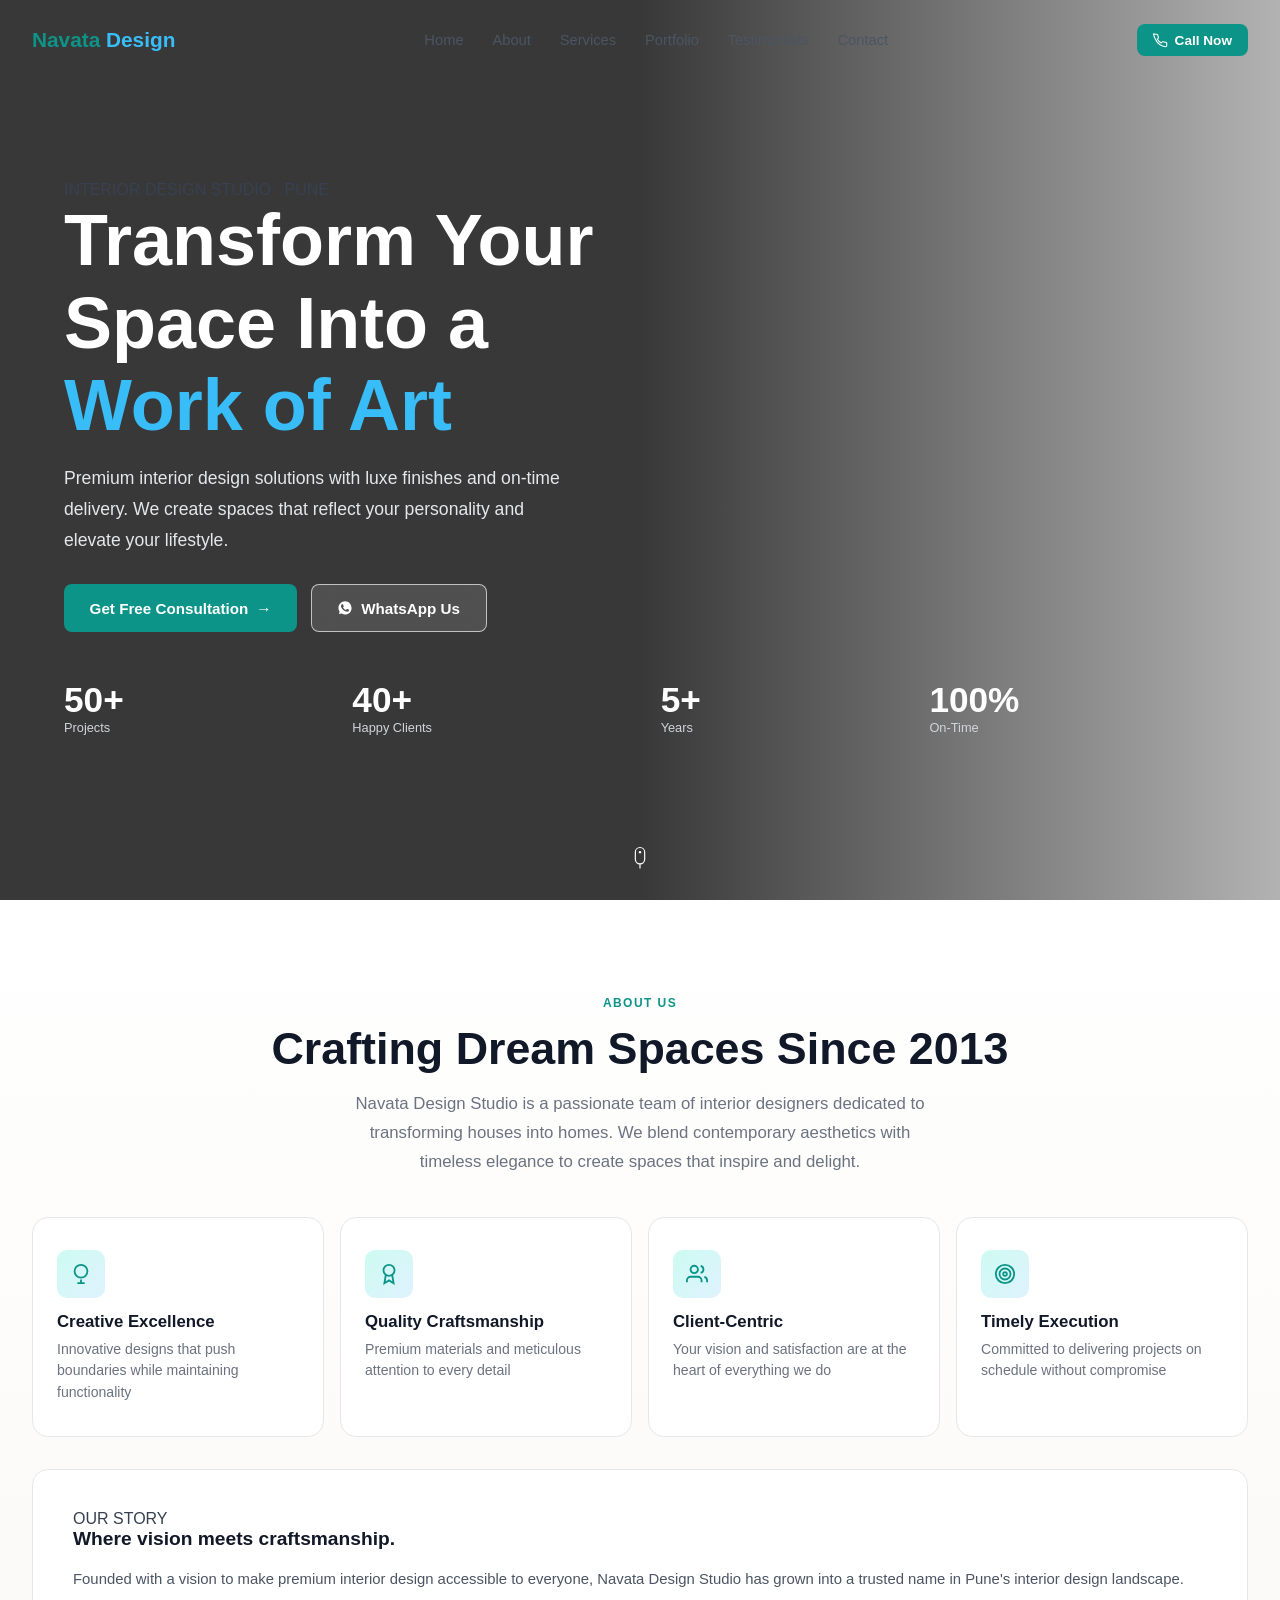
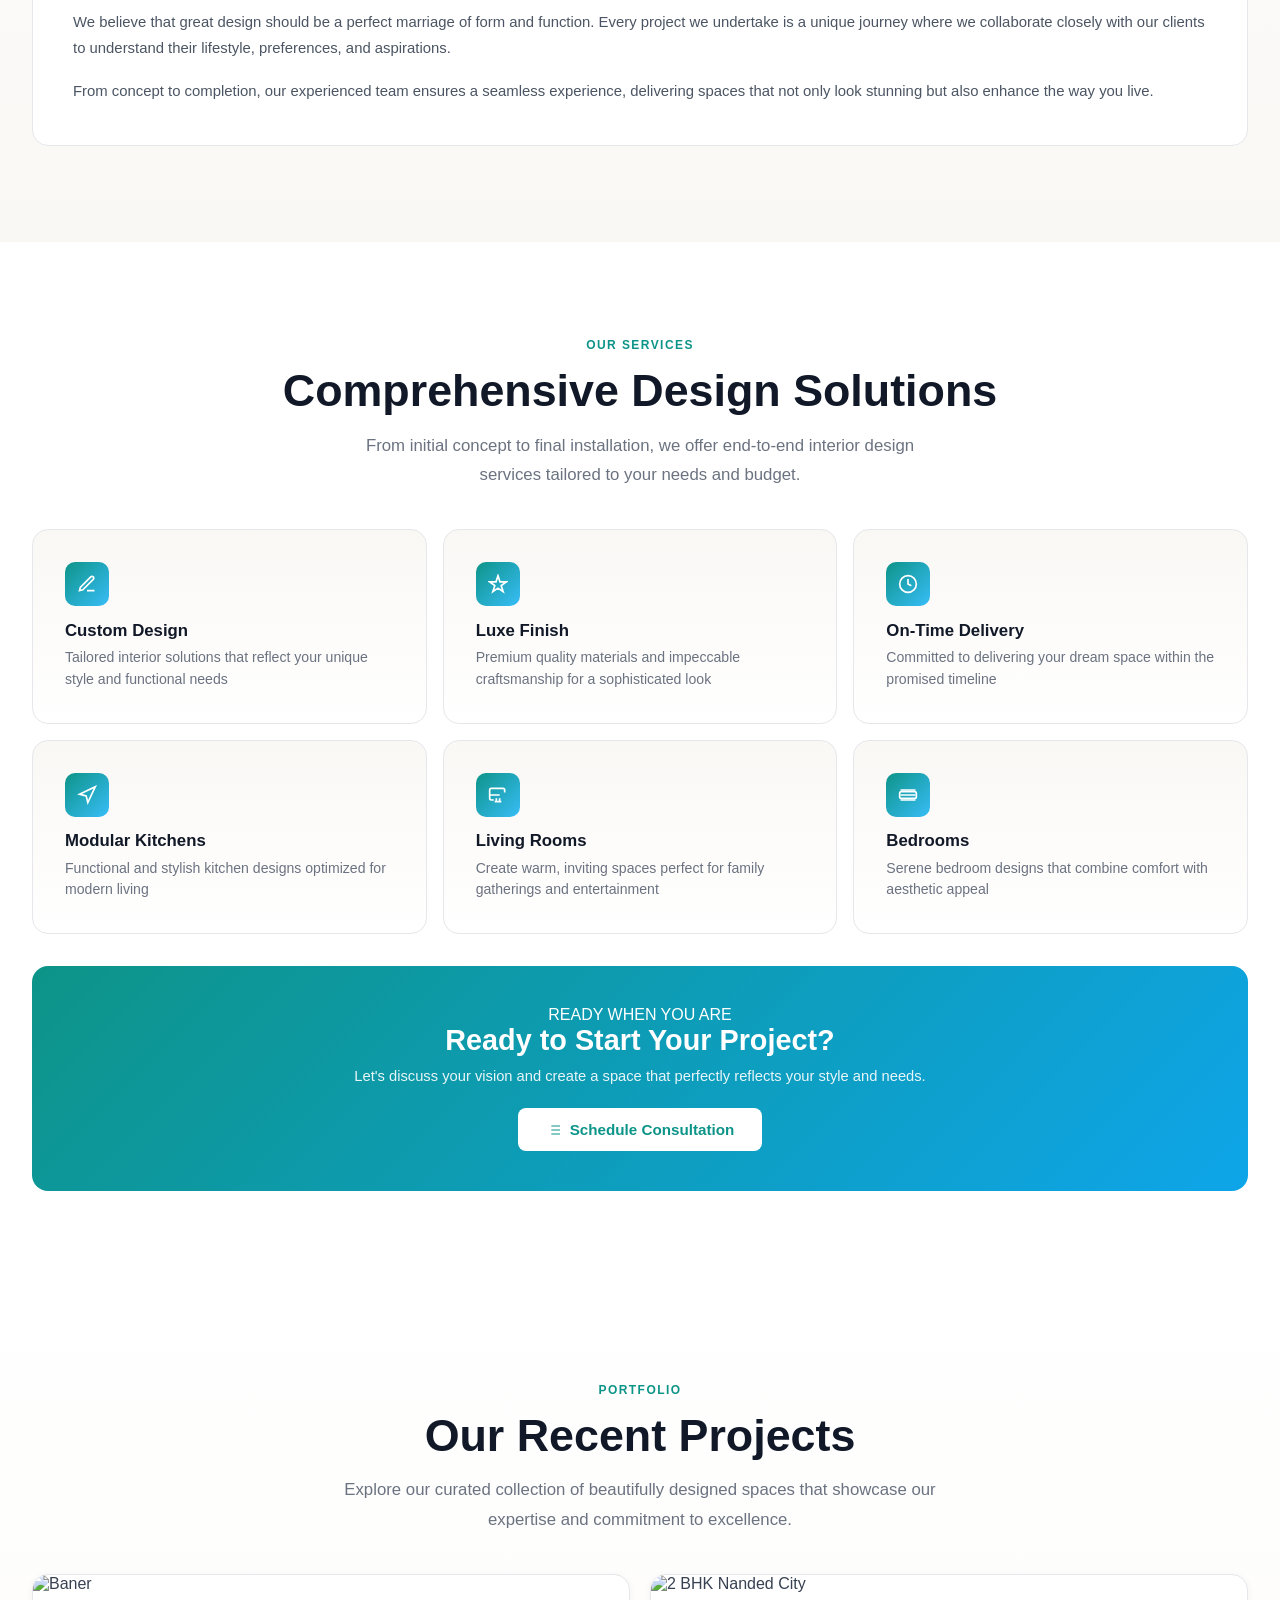
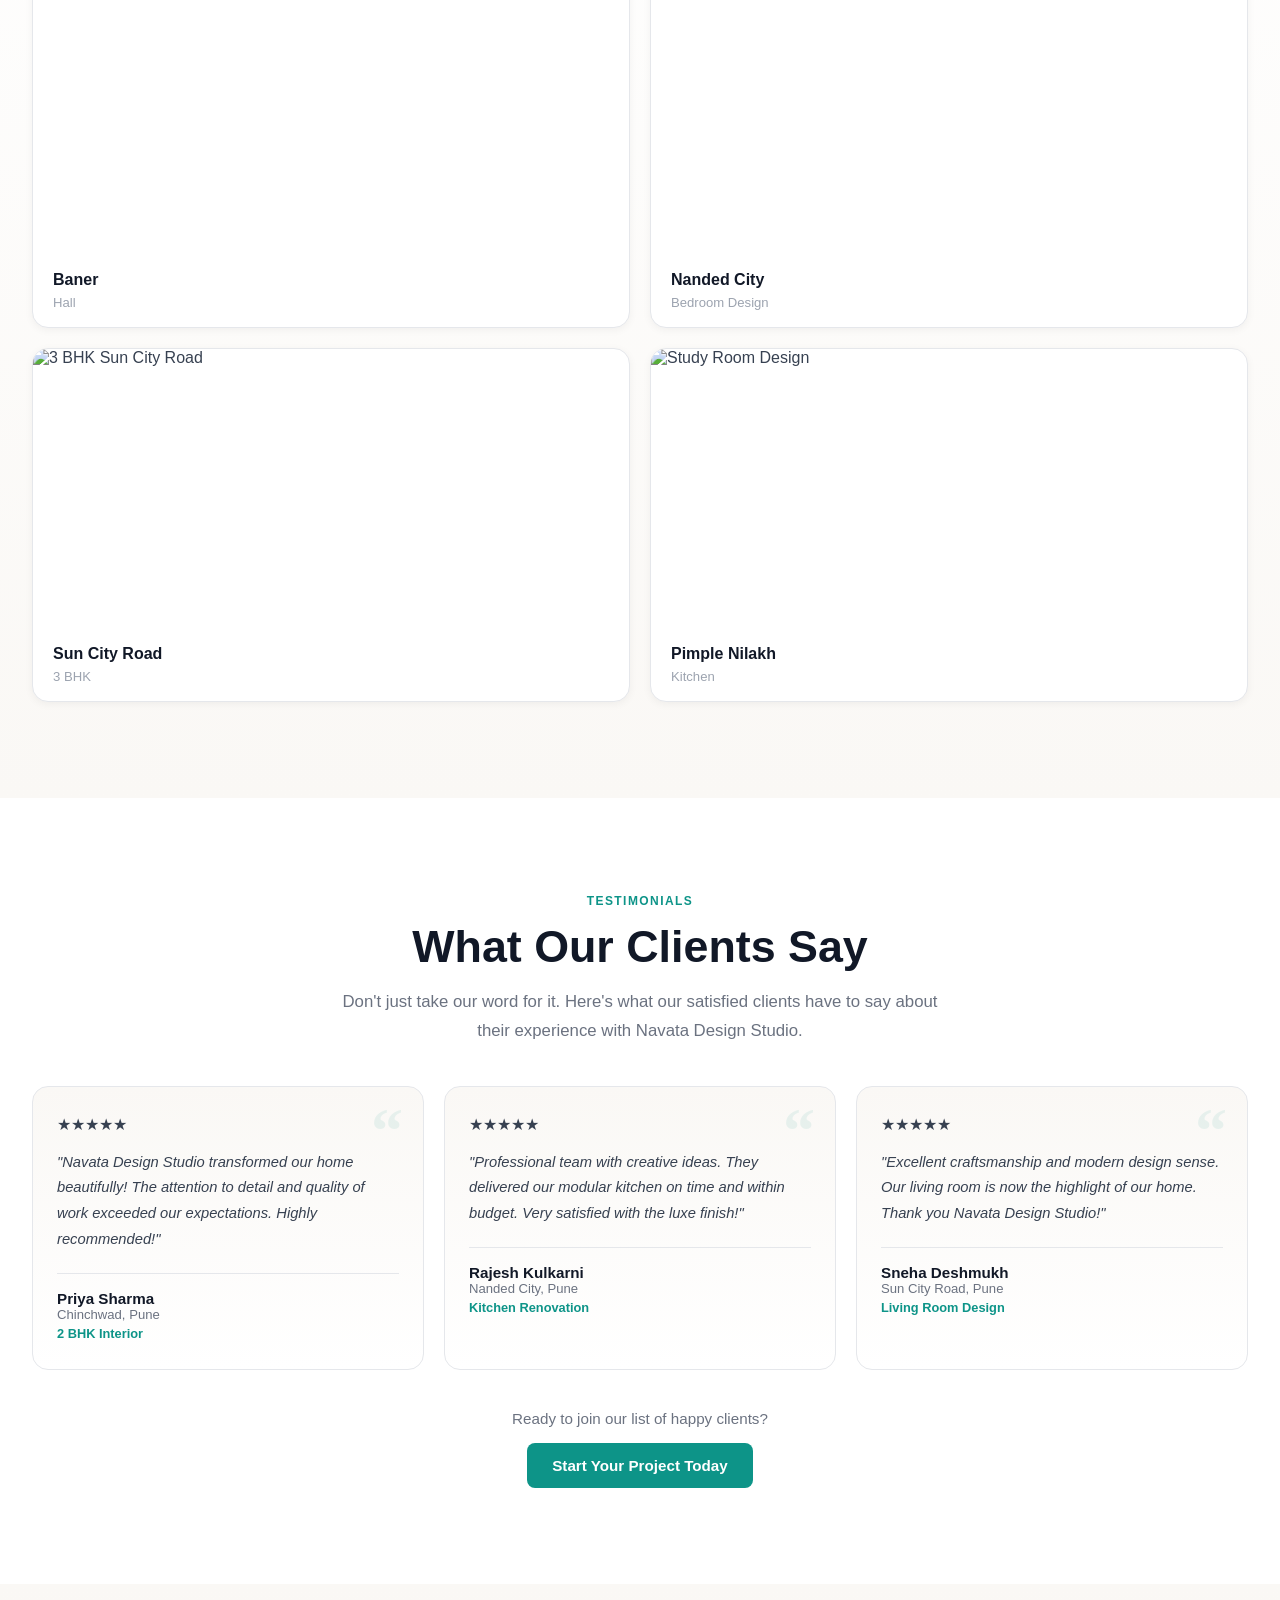
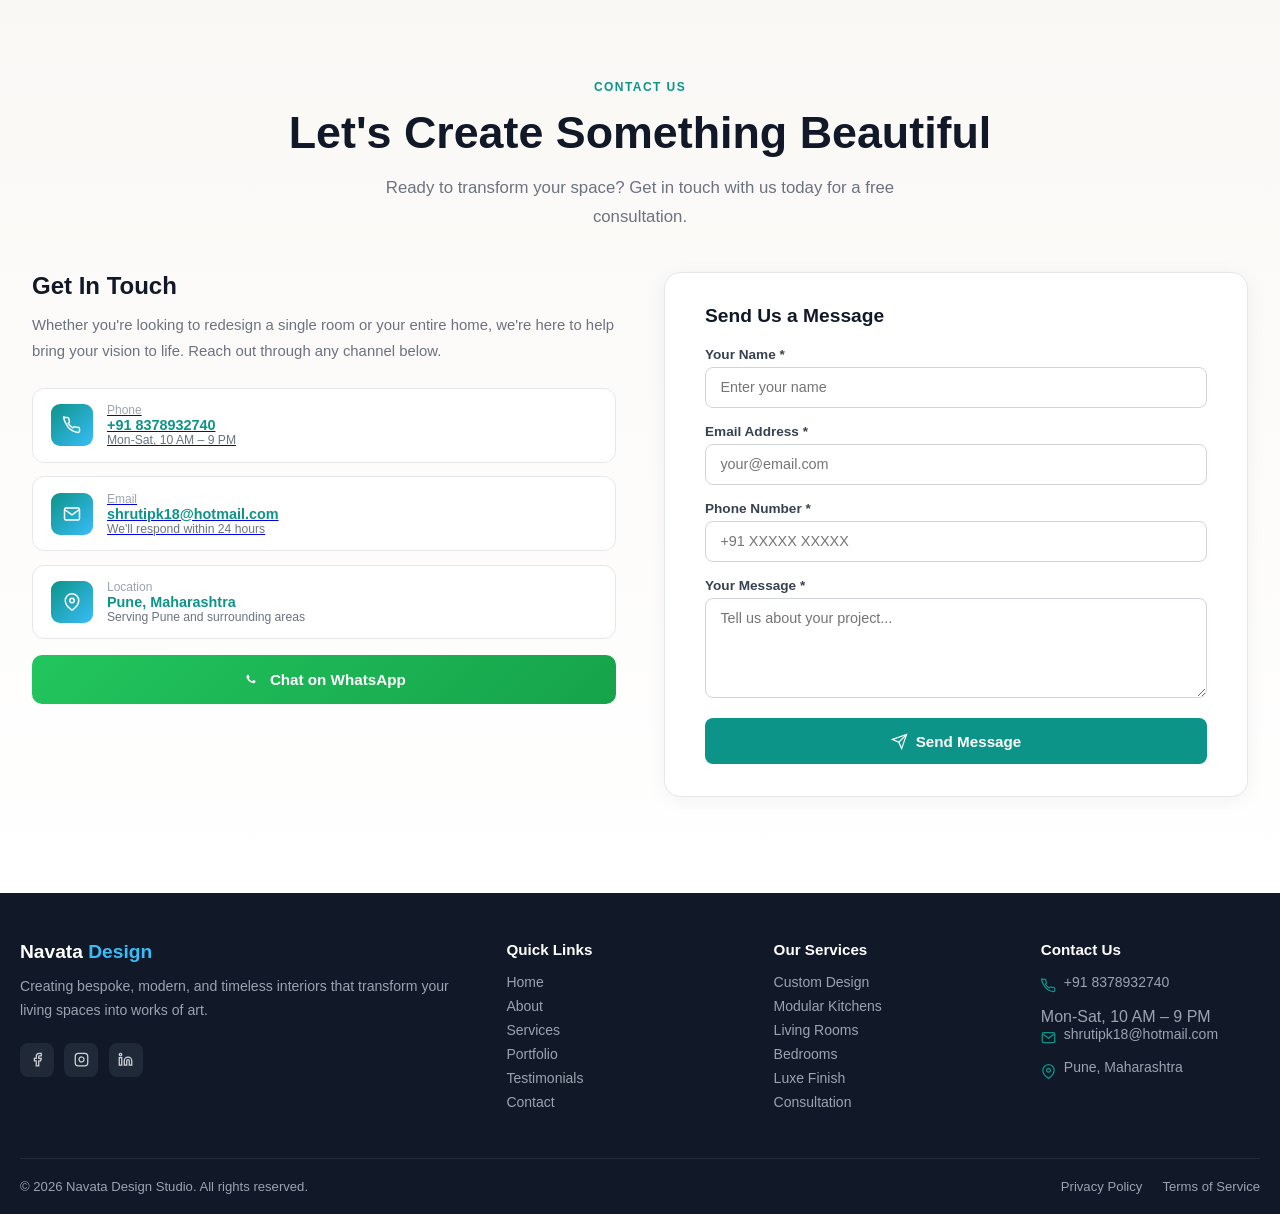
==== commit 890094f8: "Update index.html" ====
--- a/index.html
+++ b/index.html
@@ -1,400 +1,1711 @@
 <!DOCTYPE html>
 <html lang="en">
+
 <head>
-<meta charset="UTF-8">
-<meta name="viewport" content="width=device-width, initial-scale=1.0">
-<title>Navata Design Studio</title>
-<link href="https://fonts.googleapis.com/css2?family=Poppins:wght@300;400;500;600;700;800&display=swap" rel="stylesheet">
-<link rel="stylesheet" href="navata-style.css">
+
+  <meta charset="UTF-8">
+
+  <meta
+    name="viewport"
+    content="width=device-width, initial-scale=1.0"
+  >
+
+  <title>Navata Design Studio</title>
+
+  <!-- Luxury Typography -->
+  <link rel="preconnect" href="https://fonts.googleapis.com">
+  <link rel="preconnect" href="https://fonts.gstatic.com" crossorigin>
+
+  <link
+    href="https://fonts.googleapis.com/css2?family=Cormorant+Garamond:wght@400;500;600;700&family=Manrope:wght@400;500;600;700&display=swap"
+    rel="stylesheet"
+  >
+
+  <link rel="stylesheet" href="navata-style.css">
+
 </head>
+
+
 <body>
 
-<!-- HEADER -->
+
+<!-- =====================================================
+     HEADER
+===================================================== -->
+
 <header id="header">
+
   <div class="header-inner">
-    <a href="#home" class="logo"><span>Navata</span> <span>Design</span></a>
+
+    <a href="#home" class="logo">
+      <span>Navata</span>
+      <span>Design</span>
+    </a>
+
+
     <nav>
+
       <a href="#home">Home</a>
       <a href="#about">About</a>
       <a href="#services">Services</a>
       <a href="#portfolio">Portfolio</a>
       <a href="#testimonials">Testimonials</a>
       <a href="#contact">Contact</a>
+
     </nav>
-    <a href="tel:+918378932740" class="btn-call">
-      <svg width="16" height="16" viewBox="0 0 24 24" fill="none" stroke="currentColor" stroke-width="2"><path d="M22 16.92v3a2 2 0 01-2.18 2 19.79 19.79 0 01-8.63-3.07A19.5 19.5 0 013.89 10.1a19.79 19.79 0 01-3.07-8.67A2 2 0 012.81 2h3a2 2 0 012 1.72 12.84 12.84 0 00.7 2.81 2 2 0 01-.45 2.11L7.09 9.91a16 16 0 006 6l.91-.95a2 2 0 012.11-.45 12.84 12.84 0 002.81.7A2 2 0 0122 16.92z"/></svg>
+
+
+    <a
+      href="tel:+918378932740"
+      class="btn-call"
+    >
+
+      <svg
+        width="15"
+        height="15"
+        viewBox="0 0 24 24"
+        fill="none"
+        stroke="currentColor"
+        stroke-width="1.7"
+      >
+        <path d="M22 16.92v3a2 2 0 01-2.18 2
+        19.79 19.79 0 01-8.63-3.07
+        A19.5 19.5 0 013.89 10.1
+        19.79 19.79 0 01.82 1.43
+        A2 2 0 012.81 2h3a2 2 0 012 1.72
+        c.127.96.361 1.903.7 2.81
+        a2 2 0 01-.45 2.11L7.09 9.91
+        a16 16 0 006 6l1.27-1.27
+        a2 2 0 012.11-.45
+        c.907.339 1.85.573 2.81.7
+        A2 2 0 0122 16.92z"/>
+      </svg>
+
       Call Now
+
     </a>
-    <button class="hamburger" id="hamburger" aria-label="Menu">
-      <span></span><span></span><span></span>
+
+
+    <button
+      class="hamburger"
+      id="hamburger"
+      aria-label="Menu"
+    >
+
+      <span></span>
+      <span></span>
+      <span></span>
+
     </button>
+
   </div>
+
 </header>
 
+
+<!-- =====================================================
+     MOBILE MENU
+===================================================== -->
+
 <div class="mobile-menu" id="mobileMenu">
+
   <a href="#home">Home</a>
   <a href="#about">About</a>
   <a href="#services">Services</a>
   <a href="#portfolio">Portfolio</a>
   <a href="#testimonials">Testimonials</a>
   <a href="#contact">Contact</a>
-  <a href="tel:+918378932740" class="btn-call" style="width:fit-content;">📞 Call Now</a>
+
+  <a
+    href="tel:+918378932740"
+    class="btn-call"
+  >
+    Call Now
+  </a>
+
 </div>
 
-<!-- HERO -->
+
+<!-- =====================================================
+     HERO
+===================================================== -->
+
 <section id="home">
+
   <div class="hero-overlay"></div>
+
   <div class="hero-content">
-    <h1>Transform Your<br>Space Into a<br><span class="accent">Work of Art</span></h1>
-    <p>Premium interior design solutions with luxe finishes and on-time delivery. We create spaces that reflect your personality and elevate your lifestyle.</p>
+
+
+    <span class="hero-kicker">
+      INTERIOR DESIGN STUDIO · PUNE
+    </span>
+
+
+    <h1>
+      Transform Your<br>
+      Space Into a<br>
+      <span class="accent">Work of Art</span>
+    </h1>
+
+
+    <p>
+      Premium interior design solutions with luxe finishes
+      and on-time delivery. We create spaces that reflect
+      your personality and elevate your lifestyle.
+    </p>
+
+
     <div class="hero-btns">
-      <a href="#contact" class="btn-primary">Get Free Consultation <span class="arrow">→</span></a>
-      <a href="https://wa.me/918378932740?text=Hi%2C%20I%27m%20interested%20in%20interior%20design%20services" target="_blank" class="btn-outline">
-        <svg width="18" height="18" viewBox="0 0 24 24" fill="currentColor"><path d="M17.472 14.382c-.297-.149-1.758-.867-2.03-.967-.273-.099-.471-.148-.67.15-.197.297-.767.966-.94 1.164-.173.199-.347.223-.644.075-.297-.15-1.255-.463-2.39-1.475-.883-.788-1.48-1.761-1.653-2.059-.173-.297-.018-.458.13-.606.134-.133.298-.347.446-.52.149-.174.198-.298.298-.497.099-.198.05-.371-.025-.52-.075-.149-.669-1.612-.916-2.207-.242-.579-.487-.5-.669-.51-.173-.008-.371-.01-.57-.01-.198 0-.52.074-.792.372-.272.297-1.04 1.016-1.04 2.479 0 1.462 1.065 2.875 1.213 3.074.149.198 2.096 3.2 5.077 4.487.709.306 1.262.489 1.694.625.712.227 1.36.195 1.871.118.571-.085 1.758-.719 2.006-1.413.248-.694.248-1.289.173-1.413-.074-.124-.272-.198-.57-.347m-5.421 7.403h-.004a9.87 9.87 0 01-5.031-1.378l-.361-.214-3.741.982.998-3.648-.235-.374a9.86 9.86 0 01-1.51-5.26c.001-5.45 4.436-9.884 9.888-9.884 2.64 0 5.122 1.03 6.988 2.898a9.825 9.825 0 012.893 6.994c-.003 5.45-4.437 9.884-9.885 9.884m8.413-18.297A11.815 11.815 0 0012.05 0C5.495 0 .16 5.335.157 11.892c0 2.096.547 4.142 1.588 5.945L.057 24l6.305-1.654a11.882 11.882 0 005.683 1.448h.005c6.554 0 11.89-5.335 11.893-11.893a11.821 11.821 0 00-3.48-8.413z"/></svg>
+
+      <a
+        href="#contact"
+        class="btn-primary"
+      >
+        Get Free Consultation
+
+        <span class="arrow">→</span>
+      </a>
+
+
+      <a
+        href="https://wa.me/918378932740?text=Hi%2C%20I%27m%20interested%20in%20interior%20design%20services"
+        target="_blank"
+        class="btn-outline"
+      >
+
+        <svg
+          width="16"
+          height="16"
+          viewBox="0 0 24 24"
+          fill="currentColor"
+        >
+          <path d="M17.472 14.382c-.297-.149-1.758-.867-2.03-.967
+          -.273-.099-.471-.148-.67.15-.197.297-.767.966-.94
+          1.164-.173.199-.347.223-.644.075-.297-.15-1.255-.463
+          -2.39-1.475-.883-.788-1.48-1.761-1.653-2.059
+          -.173-.297-.018-.458.13-.606.134-.133.298-.347.446-.52
+          .149-.174.198-.298.298-.497.099-.198.05-.371-.025-.52
+          -.075-.149-.669-1.612-.916-2.207-.242-.579-.487-.5-.669
+          -.51-.173-.008-.371-.01-.57-.01-.198 0-.52.074-.792.372
+          -.272.297-1.04 1.016-1.04 2.479 0 1.462 1.065 2.875
+          1.213 3.074.149.198 2.096 3.2 5.077 4.487
+          .709.306 1.262.489 1.694.625.712.227 1.36.195 1.871.118
+          .571-.085 1.758-.719 2.006-1.413.248-.694.248-1.289.173-1.413
+          -.074-.124-.272-.198-.57-.347m-5.421 7.403h-.004
+          a9.87 9.87 0 01-5.031-1.378l-.361-.214-3.741.982
+          .998-3.648-.235-.374a9.86 9.86 0 01-1.51-5.26
+          c.001-5.45 4.436-9.884 9.888-9.884 2.64 0 5.122 1.03
+          6.988 2.898a9.825 9.825 0 012.893 6.994
+          c-.003 5.45-4.437 9.884-9.885 9.884"/>
+        </svg>
+
         WhatsApp Us
+
       </a>
+
     </div>
+
+
     <div class="hero-stats">
-      <div><div class="stat-num">50+</div><div class="stat-label">Projects</div></div>
-      <div><div class="stat-num">40+</div><div class="stat-label">Happy Clients</div></div>
-      <div><div class="stat-num">5+</div><div class="stat-label">Years</div></div>
-      <div><div class="stat-num">100%</div><div class="stat-label">On-Time</div></div>
+
+      <div>
+        <div class="stat-num">50+</div>
+        <div class="stat-label">Projects</div>
+      </div>
+
+      <div>
+        <div class="stat-num">40+</div>
+        <div class="stat-label">Happy Clients</div>
+      </div>
+
+      <div>
+        <div class="stat-num">5+</div>
+        <div class="stat-label">Years</div>
+      </div>
+
+      <div>
+        <div class="stat-num">100%</div>
+        <div class="stat-label">On-Time</div>
+      </div>
+
     </div>
+
   </div>
+
+
   <div class="scroll-indicator">
-    <svg viewBox="0 0 24 24"><rect x="8" y="3" width="8" height="14" rx="4"/><line x1="12" y1="17" x2="12" y2="21"/><circle cx="12" cy="7" r="1" fill="white" stroke="none"/></svg>
+
+    <svg viewBox="0 0 24 24">
+
+      <rect
+        x="8"
+        y="3"
+        width="8"
+        height="14"
+        rx="4"
+      />
+
+      <line
+        x1="12"
+        y1="17"
+        x2="12"
+        y2="21"
+      />
+
+      <circle
+        cx="12"
+        cy="7"
+        r="1"
+        fill="white"
+        stroke="none"
+      />
+
+    </svg>
+
   </div>
+
 </section>
 
-<!-- ABOUT -->
+
+<!-- =====================================================
+     ABOUT
+===================================================== -->
+
 <section id="about">
+
   <div class="container">
-    <span class="section-label">About Us</span>
-    <h2 class="section-title">Crafting Dream Spaces Since 2019</h2>
-    <p class="section-desc">Navata Design Studio is a passionate team of interior designers dedicated to transforming houses into homes. We blend contemporary aesthetics with timeless elegance to create spaces that inspire and delight.</p>
+
+    <span class="section-label">
+      About Us
+    </span>
+
+
+    <h2 class="section-title">
+      Crafting Dream Spaces Since 2013
+    </h2>
+
+
+    <p class="section-desc">
+      Navata Design Studio is a passionate team of interior
+      designers dedicated to transforming houses into homes.
+      We blend contemporary aesthetics with timeless elegance
+      to create spaces that inspire and delight.
+    </p>
+
+
     <div class="values-grid">
+
+
       <div class="value-card">
+
         <div class="value-icon">
-          <svg viewBox="0 0 24 24"><path d="M12 2a7 7 0 017 7c0 3.87-3.13 7-7 7S5 12.87 5 9a7 7 0 017-7zm0 16v4m-4 0h8"/></svg>
-        </div>
-        <h3>Creative Excellence</h3>
-        <p>Innovative designs that push boundaries while maintaining functionality</p>
-      </div>
+
+          <svg viewBox="0 0 24 24">
+            <path d="M12 2a7 7 0 017 7c0 3.87-3.13 7-7 7
+            S5 12.87 5 9a7 7 0 017-7zm0 16v4m-4 0h8"/>
+          </svg>
+
+        </div>
+
+        <h3>
+          Creative Excellence
+        </h3>
+
+        <p>
+          Innovative designs that push boundaries while
+          maintaining functionality
+        </p>
+
+      </div>
+
+
       <div class="value-card">
+
         <div class="value-icon">
-          <svg viewBox="0 0 24 24"><circle cx="12" cy="8" r="6"/><path d="M15.477 12.89L17 22l-5-3-5 3 1.523-9.11"/></svg>
-        </div>
-        <h3>Quality Craftsmanship</h3>
-        <p>Premium materials and meticulous attention to every detail</p>
-      </div>
+
+          <svg viewBox="0 0 24 24">
+            <circle cx="12" cy="8" r="6"/>
+            <path d="M15.477 12.89L17 22l-5-3-5 3 1.523-9.11"/>
+          </svg>
+
+        </div>
+
+        <h3>
+          Quality Craftsmanship
+        </h3>
+
+        <p>
+          Premium materials and meticulous attention
+          to every detail
+        </p>
+
+      </div>
+
+
       <div class="value-card">
+
         <div class="value-icon">
-          <svg viewBox="0 0 24 24"><path d="M17 21v-2a4 4 0 00-4-4H5a4 4 0 00-4 4v2"/><circle cx="9" cy="7" r="4"/><path d="M23 21v-2a4 4 0 00-3-3.87M16 3.13a4 4 0 010 7.75"/></svg>
-        </div>
-        <h3>Client-Centric</h3>
-        <p>Your vision and satisfaction are at the heart of everything we do</p>
-      </div>
+
+          <svg viewBox="0 0 24 24">
+            <path d="M17 21v-2a4 4 0 00-4-4H5
+            a4 4 0 00-4 4v2"/>
+            <circle cx="9" cy="7" r="4"/>
+            <path d="M23 21v-2a4 4 0 00-3-3.87
+            M16 3.13a4 4 0 010 7.75"/>
+          </svg>
+
+        </div>
+
+        <h3>
+          Client-Centric
+        </h3>
+
+        <p>
+          Your vision and satisfaction are at the heart
+          of everything we do
+        </p>
+
+      </div>
+
+
       <div class="value-card">
+
         <div class="value-icon">
-          <svg viewBox="0 0 24 24"><circle cx="12" cy="12" r="10"/><circle cx="12" cy="12" r="6"/><circle cx="12" cy="12" r="2"/></svg>
-        </div>
-        <h3>Timely Execution</h3>
-        <p>Committed to delivering projects on schedule without compromise</p>
-      </div>
+
+          <svg viewBox="0 0 24 24">
+            <circle cx="12" cy="12" r="10"/>
+            <circle cx="12" cy="12" r="6"/>
+            <circle cx="12" cy="12" r="2"/>
+          </svg>
+
+        </div>
+
+        <h3>
+          Timely Execution
+        </h3>
+
+        <p>
+          Committed to delivering projects on schedule
+          without compromise
+        </p>
+
+      </div>
+
+
     </div>
+
+
     <div class="story-box">
-      <h3>Our Story</h3>
-      <p>Founded with a vision to make premium interior design accessible to everyone, Navata Design Studio has grown into a trusted name in Pune's interior design landscape.</p>
-      <p>We believe that great design should be a perfect marriage of form and function. Every project we undertake is a unique journey where we collaborate closely with our clients to understand their lifestyle, preferences, and aspirations.</p>
-      <p>From concept to completion, our experienced team ensures a seamless experience, delivering spaces that not only look stunning but also enhance the way you live.</p>
+
+      <span class="story-label">
+        OUR STORY
+      </span>
+
+      <h3>
+        Where vision meets craftsmanship.
+      </h3>
+
+      <p>
+        Founded with a vision to make premium interior
+        design accessible to everyone, Navata Design Studio
+        has grown into a trusted name in Pune's interior
+        design landscape.
+      </p>
+
+      <p>
+        We believe that great design should be a perfect
+        marriage of form and function. Every project we
+        undertake is a unique journey where we collaborate
+        closely with our clients to understand their
+        lifestyle, preferences, and aspirations.
+      </p>
+
+      <p>
+        From concept to completion, our experienced team
+        ensures a seamless experience, delivering spaces
+        that not only look stunning but also enhance
+        the way you live.
+      </p>
+
     </div>
+
   </div>
+
 </section>
 
-<!-- SERVICES -->
+
+<!-- =====================================================
+     SERVICES
+===================================================== -->
+
 <section id="services">
+
   <div class="container">
-    <span class="section-label">Our Services</span>
-    <h2 class="section-title">Comprehensive Design Solutions</h2>
-    <p class="section-desc">From initial concept to final installation, we offer end-to-end interior design services tailored to your needs and budget.</p>
+
+    <span class="section-label">
+      Our Services
+    </span>
+
+
+    <h2 class="section-title">
+      Comprehensive Design Solutions
+    </h2>
+
+
+    <p class="section-desc">
+      From initial concept to final installation, we offer
+      end-to-end interior design services tailored to your
+      needs and budget.
+    </p>
+
+
     <div class="services-grid">
+
+
       <div class="service-card">
-        <div class="svc-icon"><svg viewBox="0 0 24 24"><path d="M12 20h9M16.5 3.5a2.121 2.121 0 013 3L7 19l-4 1 1-4L16.5 3.5z"/></svg></div>
-        <h3>Custom Design</h3>
-        <p>Tailored interior solutions that reflect your unique style and functional needs</p>
-      </div>
+
+        <div class="svc-icon">
+          <svg viewBox="0 0 24 24">
+            <path d="M12 20h9M16.5 3.5a2.121 2.121 0 013 3L7 19l-4 1
+            1-4L16.5 3.5z"/>
+          </svg>
+        </div>
+
+        <h3>
+          Custom Design
+        </h3>
+
+        <p>
+          Tailored interior solutions that reflect your
+          unique style and functional needs
+        </p>
+
+      </div>
+
+
       <div class="service-card">
-        <div class="svc-icon"><svg viewBox="0 0 24 24"><path d="M12 2l2.4 7.4H22l-6.2 4.5 2.4 7.4L12 17l-6.2 4.3 2.4-7.4L2 9.4h7.6L12 2z"/></svg></div>
-        <h3>Luxe Finish</h3>
-        <p>Premium quality materials and impeccable craftsmanship for a sophisticated look</p>
-      </div>
+
+        <div class="svc-icon">
+          <svg viewBox="0 0 24 24">
+            <path d="M12 2l2.4 7.4H22l-6.2 4.5
+            2.4 7.4L12 17l-6.2 4.3
+            2.4-7.4L2 9.4h7.6L12 2z"/>
+          </svg>
+        </div>
+
+        <h3>
+          Luxe Finish
+        </h3>
+
+        <p>
+          Premium quality materials and impeccable
+          craftsmanship for a sophisticated look
+        </p>
+
+      </div>
+
+
       <div class="service-card">
-        <div class="svc-icon"><svg viewBox="0 0 24 24"><circle cx="12" cy="12" r="10"/><polyline points="12 6 12 12 16 14"/></svg></div>
-        <h3>On-Time Delivery</h3>
-        <p>Committed to delivering your dream space within the promised timeline</p>
-      </div>
+
+        <div class="svc-icon">
+          <svg viewBox="0 0 24 24">
+            <circle cx="12" cy="12" r="10"/>
+            <polyline points="12 6 12 12 16 14"/>
+          </svg>
+        </div>
+
+        <h3>
+          On-Time Delivery
+        </h3>
+
+        <p>
+          Committed to delivering your dream space
+          within the promised timeline
+        </p>
+
+      </div>
+
+
       <div class="service-card">
-        <div class="svc-icon"><svg viewBox="0 0 24 24"><path d="M3 11l19-9-9 19-2-8-8-2z"/></svg></div>
-        <h3>Modular Kitchens</h3>
-        <p>Functional and stylish kitchen designs optimized for modern living</p>
-      </div>
+
+        <div class="svc-icon">
+          <svg viewBox="0 0 24 24">
+            <path d="M3 11l19-9-9 19-2-8-8-2z"/>
+          </svg>
+        </div>
+
+        <h3>
+          Modular Kitchens
+        </h3>
+
+        <p>
+          Functional and stylish kitchen designs
+          optimized for modern living
+        </p>
+
+      </div>
+
+
       <div class="service-card">
-        <div class="svc-icon"><svg viewBox="0 0 24 24"><path d="M20 9V6a2 2 0 00-2-2H4a2 2 0 00-2 2v10c0 1.1.9 2 2 2h3M14 12H2m8 4v4m4-4v4m-6 0h8"/></svg></div>
-        <h3>Living Rooms</h3>
-        <p>Create warm, inviting spaces perfect for family gatherings and entertainment</p>
-      </div>
+
+        <div class="svc-icon">
+          <svg viewBox="0 0 24 24">
+            <path d="M20 9V6a2 2 0 00-2-2H4
+            a2 2 0 00-2 2v10c0 1.1.9 2 2 2h3
+            M14 12H2m8 4v4m4-4v4m-6 0h8"/>
+          </svg>
+        </div>
+
+        <h3>
+          Living Rooms
+        </h3>
+
+        <p>
+          Create warm, inviting spaces perfect for family
+          gatherings and entertainment
+        </p>
+
+      </div>
+
+
       <div class="service-card">
-        <div class="svc-icon"><svg viewBox="0 0 24 24"><path d="M3 12h18M3 6h18M3 18h18"/><rect x="2" y="8" width="20" height="8" rx="2"/></svg></div>
-        <h3>Bedrooms</h3>
-        <p>Serene bedroom designs that combine comfort with aesthetic appeal</p>
-      </div>
+
+        <div class="svc-icon">
+          <svg viewBox="0 0 24 24">
+            <path d="M3 12h18M3 6h18M3 18h18"/>
+            <rect
+              x="2"
+              y="8"
+              width="20"
+              height="8"
+              rx="2"
+            />
+          </svg>
+        </div>
+
+        <h3>
+          Bedrooms
+        </h3>
+
+        <p>
+          Serene bedroom designs that combine comfort
+          with aesthetic appeal
+        </p>
+
+      </div>
+
+
     </div>
+
+
     <div class="cta-box">
-      <h3>Ready to Start Your Project?</h3>
-      <p>Let's discuss your vision and create a space that perfectly reflects your style and needs.</p>
-      <a href="#contact" class="btn-white">
-        <svg width="18" height="18" viewBox="0 0 24 24" fill="none" stroke="currentColor" stroke-width="2"><path d="M8 6h13M8 12h13M8 18h13M3 6h.01M3 12h.01M3 18h.01"/></svg>
+
+      <span class="cta-label">
+        READY WHEN YOU ARE
+      </span>
+
+      <h3>
+        Ready to Start Your Project?
+      </h3>
+
+      <p>
+        Let's discuss your vision and create a space
+        that perfectly reflects your style and needs.
+      </p>
+
+      <a
+        href="#contact"
+        class="btn-white"
+      >
+
+        <svg
+          width="16"
+          height="16"
+          viewBox="0 0 24 24"
+          fill="none"
+          stroke="currentColor"
+          stroke-width="1.7"
+        >
+          <path d="M8 6h13M8 12h13M8 18h13
+          M3 6h.01M3 12h.01M3 18h.01"/>
+        </svg>
+
         Schedule Consultation
+
       </a>
+
     </div>
+
   </div>
+
 </section>
 
-<!-- PORTFOLIO -->
+
+<!-- =====================================================
+     PORTFOLIO
+===================================================== -->
+
 <section id="portfolio">
+
   <div class="container">
-    <span class="section-label">Portfolio</span>
-    <h2 class="section-title">Our Recent Projects</h2>
-    <p class="section-desc">Explore our curated collection of beautifully designed spaces that showcase our expertise and commitment to excellence.</p>
+
+    <span class="section-label">
+      Portfolio
+    </span>
+
+
+    <h2 class="section-title">
+      Our Recent Projects
+    </h2>
+
+
+    <p class="section-desc">
+      Explore our curated collection of beautifully designed
+      spaces that showcase our expertise and commitment
+      to excellence.
+    </p>
+
+
     <div class="portfolio-grid">
-      <div class="portfolio-card" onclick="openModal(0)">
+
+
+      <!-- PROJECT 1 -->
+
+      <div
+        class="portfolio-card"
+        onclick="openModal(0)"
+      >
+
         <div class="portfolio-img-wrap">
-          <img src="https://images.unsplash.com/photo-1556909114-f6e7ad7d3136?w=800&q=80" alt="2 BHK Chinchwad">
-          <div class="portfolio-overlay"><span class="overlay-badge">Living Room</span></div>
-        </div>
-        <div class="portfolio-info"><h3>2 BHK – Chinchwad</h3><span class="cat">Living Room • 2025</span></div>
-      </div>
-      <div class="portfolio-card" onclick="openModal(1)">
+
+          <img
+            src="Baner.png"
+            alt="Baner"
+          >
+
+          <div class="portfolio-overlay">
+
+            <span class="overlay-badge">
+              Hall Design
+              <span>↗</span>
+            </span>
+
+          </div>
+
+        </div>
+
+        <div class="portfolio-info">
+
+          <h3>
+            Baner
+          </h3>
+
+          <span class="cat">
+            Hall
+          </span>
+
+        </div>
+
+      </div>
+
+
+      <!-- PROJECT 2 -->
+
+      <div
+        class="portfolio-card"
+        onclick="openModal(1)"
+      >
+
         <div class="portfolio-img-wrap">
-          <img src="https://images.unsplash.com/photo-1556909172-54557c7e4fb7?w=800&q=80" alt="2 BHK Nanded City">
-          <div class="portfolio-overlay"><span class="overlay-badge">Kitchen</span></div>
-        </div>
-        <div class="portfolio-info"><h3>2 BHK – Nanded City</h3><span class="cat">Kitchen • 2020</span></div>
-      </div>
-      <div class="portfolio-card" onclick="openModal(2)">
+
+          <img
+            src="nanded city bedroom.png"
+            alt="2 BHK Nanded City"
+          >
+
+          <div class="portfolio-overlay">
+
+            <span class="overlay-badge">
+              Bedroom Design
+              <span>↗</span>
+            </span>
+
+          </div>
+
+        </div>
+
+        <div class="portfolio-info">
+
+          <h3>
+            Nanded City
+          </h3>
+
+          <span class="cat">
+            Bedroom Design
+          </span>
+
+        </div>
+
+      </div>
+
+
+      <!-- PROJECT 3 -->
+
+      <div
+        class="portfolio-card"
+        onclick="openModal(2)"
+      >
+
         <div class="portfolio-img-wrap">
-          <img src="https://images.unsplash.com/photo-1555041469-a586c61ea9bc?w=800&q=80" alt="3 BHK Sun City Road">
-          <div class="portfolio-overlay"><span class="overlay-badge">Living Room</span></div>
-        </div>
-        <div class="portfolio-info"><h3>3 BHK – Sun City Road</h3><span class="cat">Living Room • 2022</span></div>
-      </div>
-      <div class="portfolio-card" onclick="openModal(3)">
+
+          <img
+            src="3 BHK - Sun City road- 2022.png"
+            alt="3 BHK Sun City Road"
+          >
+
+          <div class="portfolio-overlay">
+
+            <span class="overlay-badge">
+              Hall Design
+              <span>↗</span>
+            </span>
+
+          </div>
+
+        </div>
+
+        <div class="portfolio-info">
+
+          <h3>
+            Sun City Road
+          </h3>
+
+          <span class="cat">
+            3 BHK
+          </span>
+
+        </div>
+
+      </div>
+
+
+      <!-- PROJECT 4 -->
+
+      <div
+        class="portfolio-card"
+        onclick="openModal(3)"
+      >
+
         <div class="portfolio-img-wrap">
-          <img src="https://images.unsplash.com/photo-1586023492125-27b2c045efd7?w=800&q=80" alt="Study Room Design">
-          <div class="portfolio-overlay"><span class="overlay-badge">Study Room</span></div>
-        </div>
-        <div class="portfolio-info"><h3>Study Room Design</h3><span class="cat">Study Room • 2023</span></div>
-      </div>
+
+          <img
+            src="24k Opula - Pimple Nilakh.png"
+            alt="Study Room Design"
+          >
+
+          <div class="portfolio-overlay">
+
+            <span class="overlay-badge">
+              Kitchen Design
+              <span>↗</span>
+            </span>
+
+          </div>
+
+        </div>
+
+        <div class="portfolio-info">
+
+          <h3>
+            Pimple Nilakh
+          </h3>
+
+          <span class="cat">
+            Kitchen
+          </span>
+
+        </div>
+
+      </div>
+
+
     </div>
+
   </div>
+
 </section>
 
-<!-- MODAL -->
-<div class="modal-backdrop" id="modal" onclick="closeModalOutside(event)">
+
+<!-- =====================================================
+     MODAL
+===================================================== -->
+
+<div
+  class="modal-backdrop"
+  id="modal"
+  onclick="closeModalOutside(event)"
+>
+
   <div class="modal">
-    <img class="modal-img" id="modal-img" src="" alt="">
-    <button class="modal-close" onclick="closeModal()">✕</button>
+
+    <img
+      class="modal-img"
+      id="modal-img"
+      src=""
+      alt=""
+    >
+
+
+    <button
+      class="modal-close"
+      onclick="closeModal()"
+      aria-label="Close"
+    >
+      ✕
+    </button>
+
+
     <div class="modal-body">
+
       <div class="modal-meta">
-        <span class="modal-badge" id="modal-cat"></span>
-        <span class="modal-year" id="modal-year"></span>
-      </div>
+
+        <span
+          class="modal-badge"
+          id="modal-cat"
+        ></span>
+
+        <span
+          class="modal-year"
+          id="modal-year"
+        ></span>
+
+      </div>
+
+
       <h2 id="modal-title"></h2>
+
       <p id="modal-desc"></p>
+
     </div>
+
   </div>
+
 </div>
 
-<!-- TESTIMONIALS -->
+
+<!-- =====================================================
+     TESTIMONIALS
+===================================================== -->
+
 <section id="testimonials">
+
   <div class="container">
-    <span class="section-label">Testimonials</span>
-    <h2 class="section-title">What Our Clients Say</h2>
-    <p class="section-desc">Don't just take our word for it. Here's what our satisfied clients have to say about their experience with Navata Design Studio.</p>
+
+    <span class="section-label">
+      Testimonials
+    </span>
+
+
+    <h2 class="section-title">
+      What Our Clients Say
+    </h2>
+
+
+    <p class="section-desc">
+      Don't just take our word for it. Here's what our
+      satisfied clients have to say about their experience
+      with Navata Design Studio.
+    </p>
+
+
     <div class="testimonials-grid">
+
+
       <div class="testi-card">
-        <div class="quote-bg">99</div>
-        <div class="stars">⭐⭐⭐⭐⭐</div>
-        <p class="testi-text">"Navata Design Studio transformed our home beautifully! The attention to detail and quality of work exceeded our expectations. Highly recommended!"</p>
+
+        <div class="quote-bg">
+          “
+        </div>
+
+        <div class="stars">
+          ★★★★★
+        </div>
+
+        <p class="testi-text">
+          "Navata Design Studio transformed our home beautifully!
+          The attention to detail and quality of work exceeded
+          our expectations. Highly recommended!"
+        </p>
+
         <hr class="testi-divider">
-        <div class="testi-name">Priya Sharma</div>
-        <div class="testi-location">Chinchwad, Pune</div>
-        <div class="testi-project">2 BHK Interior</div>
-      </div>
+
+        <div class="testi-name">
+          Priya Sharma
+        </div>
+
+        <div class="testi-location">
+          Chinchwad, Pune
+        </div>
+
+        <div class="testi-project">
+          2 BHK Interior
+        </div>
+
+      </div>
+
+
       <div class="testi-card">
-        <div class="quote-bg">99</div>
-        <div class="stars">⭐⭐⭐⭐⭐</div>
-        <p class="testi-text">"Professional team with creative ideas. They delivered our modular kitchen on time and within budget. Very satisfied with the luxe finish!"</p>
+
+        <div class="quote-bg">
+          “
+        </div>
+
+        <div class="stars">
+          ★★★★★
+        </div>
+
+        <p class="testi-text">
+          "Professional team with creative ideas. They delivered
+          our modular kitchen on time and within budget.
+          Very satisfied with the luxe finish!"
+        </p>
+
         <hr class="testi-divider">
-        <div class="testi-name">Rajesh Kulkarni</div>
-        <div class="testi-location">Nanded City, Pune</div>
-        <div class="testi-project">Kitchen Renovation</div>
-      </div>
+
+        <div class="testi-name">
+          Rajesh Kulkarni
+        </div>
+
+        <div class="testi-location">
+          Nanded City, Pune
+        </div>
+
+        <div class="testi-project">
+          Kitchen Renovation
+        </div>
+
+      </div>
+
+
       <div class="testi-card">
-        <div class="quote-bg">99</div>
-        <div class="stars">⭐⭐⭐⭐⭐</div>
-        <p class="testi-text">"Excellent craftsmanship and modern design sense. Our living room is now the highlight of our home. Thank you Navata Design Studio!"</p>
+
+        <div class="quote-bg">
+          “
+        </div>
+
+        <div class="stars">
+          ★★★★★
+        </div>
+
+        <p class="testi-text">
+          "Excellent craftsmanship and modern design sense.
+          Our living room is now the highlight of our home.
+          Thank you Navata Design Studio!"
+        </p>
+
         <hr class="testi-divider">
-        <div class="testi-name">Sneha Deshmukh</div>
-        <div class="testi-location">Sun City Road, Pune</div>
-        <div class="testi-project">Living Room Design</div>
-      </div>
+
+        <div class="testi-name">
+          Sneha Deshmukh
+        </div>
+
+        <div class="testi-location">
+          Sun City Road, Pune
+        </div>
+
+        <div class="testi-project">
+          Living Room Design
+        </div>
+
+      </div>
+
+
     </div>
+
+
     <div class="testi-cta">
-      <p>Ready to join our list of happy clients?</p>
-      <a href="#contact" class="btn-primary" style="display:inline-flex;">Start Your Project Today</a>
+
+      <p>
+        Ready to join our list of happy clients?
+      </p>
+
+      <a
+        href="#contact"
+        class="btn-primary"
+      >
+        Start Your Project Today
+      </a>
+
     </div>
+
   </div>
+
 </section>
 
-<!-- CONTACT -->
+
+<!-- =====================================================
+     CONTACT
+===================================================== -->
+
 <section id="contact">
+
   <div class="container">
-    <span class="section-label">Contact Us</span>
-    <h2 class="section-title">Let's Create Something Beautiful</h2>
-    <p class="section-desc">Ready to transform your space? Get in touch with us today for a free consultation.</p>
+
+    <span class="section-label">
+      Contact Us
+    </span>
+
+
+    <h2 class="section-title">
+      Let's Create Something Beautiful
+    </h2>
+
+
+    <p class="section-desc">
+      Ready to transform your space? Get in touch with us
+      today for a free consultation.
+    </p>
+
+
     <div class="contact-grid">
+
+
+      <!-- CONTACT INFO -->
+
       <div class="contact-left">
-        <h2>Get In Touch</h2>
-        <p>Whether you're looking to redesign a single room or your entire home, we're here to help bring your vision to life. Reach out through any channel below.</p>
+
+        <h2>
+          Get In Touch
+        </h2>
+
+
+        <p>
+          Whether you're looking to redesign a single room
+          or your entire home, we're here to help bring your
+          vision to life. Reach out through any channel below.
+        </p>
+
+
         <div class="contact-cards">
-          <a href="tel:+918378932740" class="contact-card" style="text-decoration:none;">
+
+
+          <a
+            href="tel:+918378932740"
+            class="contact-card"
+          >
+
             <div class="ccard-icon">
-              <svg viewBox="0 0 24 24"><path d="M22 16.92v3a2 2 0 01-2.18 2 19.79 19.79 0 01-8.63-3.07A19.5 19.5 0 013.89 10.1a19.79 19.79 0 01-3.07-8.67A2 2 0 012.81 2h3a2 2 0 012 1.72c.127.96.361 1.903.7 2.81a2 2 0 01-.45 2.11L7.09 9.91a16 16 0 006 6l.91-.95a2 2 0 012.11-.45 12.84 12.84 0 002.81.7A2 2 0 0122 16.92z"/></svg>
+
+              <svg viewBox="0 0 24 24">
+                <path d="M22 16.92v3a2 2 0 01-2.18 2
+                19.79 19.79 0 01-8.63-3.07
+                A19.5 19.5 0 013.89 10.1
+                19.79 19.79 0 01.82 1.43
+                A2 2 0 012.81 2h3a2 2 0 012 1.72
+                c.127.96.361 1.903.7 2.81
+                a2 2 0 01-.45 2.11L7.09 9.91
+                a16 16 0 006 6l.91-.95
+                a2 2 0 012.11-.45
+                12.84 12.84 0 002.81.7
+                A2 2 0 0122 16.92z"/>
+              </svg>
+
             </div>
+
+
             <div>
-              <div class="ccard-label">Phone</div>
-              <div class="ccard-value">+91 8378932740</div>
-              <div class="ccard-sub">Mon-Sat, 10 AM – 7 PM</div>
+
+              <div class="ccard-label">
+                Phone
+              </div>
+
+              <div class="ccard-value">
+                +91 8378932740
+              </div>
+
+              <div class="ccard-sub">
+                Mon-Sat, 10 AM – 9 PM
+              </div>
+
             </div>
+
           </a>
-          <a href="mailto:info@navatadesign.com" class="contact-card" style="text-decoration:none;">
+
+
+          <a
+            href="mailto:shrutipk18@hotmail.com"
+            class="contact-card"
+          >
+
             <div class="ccard-icon">
-              <svg viewBox="0 0 24 24"><path d="M4 4h16c1.1 0 2 .9 2 2v12c0 1.1-.9 2-2 2H4c-1.1 0-2-.9-2-2V6c0-1.1.9-2 2-2z"/><polyline points="22,6 12,13 2,6"/></svg>
+
+              <svg viewBox="0 0 24 24">
+
+                <path
+                  d="M4 4h16c1.1 0 2 .9 2 2v12
+                  c0 1.1-.9 2-2 2H4
+                  c-1.1 0-2-.9-2-2V6
+                  c0-1.1.9-2 2-2z"
+                />
+
+                <polyline points="22,6 12,13 2,6"/>
+
+              </svg>
+
             </div>
+
+
             <div>
-              <div class="ccard-label">Email</div>
-              <div class="ccard-value">info@navatadesign.com</div>
-              <div class="ccard-sub">We'll respond within 24 hours</div>
+
+              <div class="ccard-label">
+                Email
+              </div>
+
+              <div class="ccard-value">
+                shrutipk18@hotmail.com
+              </div>
+
+              <div class="ccard-sub">
+                We'll respond within 24 hours
+              </div>
+
             </div>
+
           </a>
+
+
           <div class="contact-card">
+
             <div class="ccard-icon">
-              <svg viewBox="0 0 24 24"><path d="M21 10c0 7-9 13-9 13s-9-6-9-13a9 9 0 0118 0z"/><circle cx="12" cy="10" r="3"/></svg>
+
+              <svg viewBox="0 0 24 24">
+
+                <path
+                  d="M21 10c0 7-9 13-9 13
+                  S3 17 3 10a9 9 0 0118 0z"
+                />
+
+                <circle
+                  cx="12"
+                  cy="10"
+                  r="3"
+                />
+
+              </svg>
+
             </div>
+
+
             <div>
-              <div class="ccard-label">Location</div>
-              <div class="ccard-value" style="color:#374151;">Pune, Maharashtra</div>
-              <div class="ccard-sub">Serving Pune and surrounding areas</div>
+
+              <div class="ccard-label">
+                Location
+              </div>
+
+              <div class="ccard-value">
+                Pune, Maharashtra
+              </div>
+
+              <div class="ccard-sub">
+                Serving Pune and surrounding areas
+              </div>
+
             </div>
+
           </div>
-        </div>
-        <a href="https://wa.me/918378932740?text=Hi%2C%20I%27m%20interested%20in%20interior%20design%20services" target="_blank" class="btn-whatsapp">
-          <svg width="20" height="20" viewBox="0 0 24 24" fill="currentColor"><path d="M17.472 14.382c-.297-.149-1.758-.867-2.03-.967-.273-.099-.471-.148-.67.15-.197.297-.767.966-.94 1.164-.173.199-.347.223-.644.075-.297-.15-1.255-.463-2.39-1.475-.883-.788-1.48-1.761-1.653-2.059-.173-.297-.018-.458.13-.606.134-.133.298-.347.446-.52.149-.174.198-.298.298-.497.099-.198.05-.371-.025-.52-.075-.149-.669-1.612-.916-2.207-.242-.579-.487-.5-.669-.51-.173-.008-.371-.01-.57-.01-.198 0-.52.074-.792.372-.272.297-1.04 1.016-1.04 2.479 0 1.462 1.065 2.875 1.213 3.074.149.198 2.096 3.2 5.077 4.487.709.306 1.262.489 1.694.625.712.227 1.36.195 1.871.118.571-.085 1.758-.719 2.006-1.413.248-.694.248-1.289.173-1.413-.074-.124-.272-.198-.57-.347m-5.421 7.403h-.004a9.87 9.87 0 01-5.031-1.378l-.361-.214-3.741.982.998-3.648-.235-.374a9.86 9.86 0 01-1.51-5.26c.001-5.45 4.436-9.884 9.888-9.884 2.64 0 5.122 1.03 6.988 2.898a9.825 9.825 0 012.893 6.994c-.003 5.45-4.437 9.884-9.885 9.884m8.413-18.297A11.815 11.815 0 0012.05 0C5.495 0 .16 5.335.157 11.892c0 2.096.547 4.142 1.588 5.945L.057 24l6.305-1.654a11.882 11.882 0 005.683 1.448h.005c6.554 0 11.89-5.335 11.893-11.893a11.821 11.821 0 00-3.48-8.413z"/></svg>
+
+
+        </div>
+
+
+        <a
+          href="https://wa.me/918378932740?text=Hi%2C%20I%27m%20interested%20in%20interior%20design%20services"
+          target="_blank"
+          class="btn-whatsapp"
+        >
+
+          <svg
+            width="18"
+            height="18"
+            viewBox="0 0 24 24"
+            fill="currentColor"
+          >
+
+            <path d="M17.472 14.382c-.297-.149-1.758-.867-2.03-.967
+            -.273-.099-.471-.148-.67.15-.197.297-.767.966-.94
+            1.164-.173.199-.347.223-.644.075-.297-.15-1.255-.463
+            -2.39-1.475-.883-.788-1.48-1.761-1.653-2.059
+            -.173-.297-.018-.458.13-.606.134-.133.298-.347.446-.52
+            .149-.174.198-.298.298-.497.099-.198.05-.371-.025-.52
+            -.075-.149-.669-1.612-.916-2.207-.242-.579-.487-.5-.669
+            -.51-.173-.008-.371-.01-.57-.01-.198 0-.52.074-.792.372
+            -.272.297-1.04 1.016-1.04 2.479 0 1.462 1.065 2.875
+            1.213 3.074.149.198 2.096 3.2 5.077 4.487
+            .709.306 1.262.489 1.694.625.712.227 1.36.195 1.871.118
+            .571-.085 1.758-.719 2.006-1.413.248-.694.248-1.289.173-1.413
+            -.074-.124-.272-.198-.57-.347"/>
+          </svg>
+
           Chat on WhatsApp
+
         </a>
-      </div>
+
+      </div>
+
+
+      <!-- FORM -->
+
       <div class="contact-form-box">
-        <h3>Send Us a Message</h3>
-        <form id="contactForm" onsubmit="handleSubmit(event)">
+
+        <h3>
+          Send Us a Message
+        </h3>
+
+
+        <form
+          id="contactForm"
+          onsubmit="handleSubmit(event)"
+        >
+
+
           <div class="form-group">
-            <label>Your Name *</label>
-            <input type="text" placeholder="Enter your name" required id="fname">
+
+            <label>
+              Your Name *
+            </label>
+
+            <input
+              type="text"
+              placeholder="Enter your name"
+              required
+              id="fname"
+            >
+
           </div>
+
+
           <div class="form-group">
-            <label>Email Address *</label>
-            <input type="email" placeholder="your@email.com" required id="femail">
+
+            <label>
+              Email Address *
+            </label>
+
+            <input
+              type="email"
+              placeholder="your@email.com"
+              required
+              id="femail"
+            >
+
           </div>
+
+
           <div class="form-group">
-            <label>Phone Number *</label>
-            <input type="tel" placeholder="+91 XXXXX XXXXX" required id="fphone">
+
+            <label>
+              Phone Number *
+            </label>
+
+            <input
+              type="tel"
+              placeholder="+91 XXXXX XXXXX"
+              required
+              id="fphone"
+            >
+
           </div>
+
+
           <div class="form-group">
-            <label>Your Message *</label>
-            <textarea placeholder="Tell us about your project..." required id="fmessage"></textarea>
+
+            <label>
+              Your Message *
+            </label>
+
+            <textarea
+              placeholder="Tell us about your project..."
+              required
+              id="fmessage"
+            ></textarea>
+
           </div>
-          <button type="submit" class="btn-submit" id="submitBtn">
-            <svg width="18" height="18" viewBox="0 0 24 24" fill="none" stroke="currentColor" stroke-width="2"><line x1="22" y1="2" x2="11" y2="13"/><polygon points="22 2 15 22 11 13 2 9 22 2"/></svg>
+
+
+          <button
+            type="submit"
+            class="btn-submit"
+            id="submitBtn"
+          >
+
+            <svg
+              width="17"
+              height="17"
+              viewBox="0 0 24 24"
+              fill="none"
+              stroke="currentColor"
+              stroke-width="1.7"
+            >
+
+              <line
+                x1="22"
+                y1="2"
+                x2="11"
+                y2="13"
+              />
+
+              <polygon
+                points="22 2 15 22 11 13 2 9 22 2"
+              />
+
+            </svg>
+
             Send Message
+
           </button>
+
+
         </form>
-      </div>
+
+      </div>
+
     </div>
+
   </div>
+
 </section>
 
-<!-- FOOTER -->
+
+<!-- =====================================================
+     FOOTER
+===================================================== -->
+
 <footer>
+
+
   <div class="footer-inner">
-    <div>
-      <div class="footer-logo"><span class="f1">Navata </span><span class="f2">Design</span></div>
-      <p class="footer-tagline">Creating bespoke, modern, and timeless interiors that transform your living spaces into works of art.</p>
+
+
+    <!-- BRAND -->
+
+    <div class="footer-brand">
+
+      <div class="footer-logo">
+
+        <span class="f1">
+          Navata
+        </span>
+
+        <span class="f2">
+          Design
+        </span>
+
+      </div>
+
+
+      <p class="footer-tagline">
+        Creating bespoke, modern, and timeless interiors
+        that transform your living spaces into works of art.
+      </p>
+
+
+      <!-- Small Social Icons -->
+
       <div class="social-icons">
-        <a href="#" aria-label="Facebook"><svg viewBox="0 0 24 24"><path d="M18 2h-3a5 5 0 00-5 5v3H7v4h3v8h4v-8h3l1-4h-4V7a1 1 0 011-1h3z"/></svg></a>
-        <a href="#" aria-label="Instagram"><svg viewBox="0 0 24 24"><rect x="2" y="2" width="20" height="20" rx="5" ry="5"/><path d="M16 11.37A4 4 0 1112.63 8 4 4 0 0116 11.37z"/><line x1="17.5" y1="6.5" x2="17.51" y2="6.5"/></svg></a>
-        <a href="#" aria-label="LinkedIn"><svg viewBox="0 0 24 24"><path d="M16 8a6 6 0 016 6v7h-4v-7a2 2 0 00-2-2 2 2 0 00-2 2v7h-4v-7a6 6 0 016-6zM2 9h4v12H2z"/><circle cx="4" cy="4" r="2"/></svg></a>
-      </div>
+
+        <a
+          href="#"
+          aria-label="Facebook"
+        >
+
+          <svg viewBox="0 0 24 24">
+            <path d="M18 2h-3a5 5 0 00-5 5v3H7v4h3v8h4v-8h3l1-4h-4V7
+            a1 1 0 011-1h3z"/>
+          </svg>
+
+        </a>
+
+
+        <a
+          href="#"
+          aria-label="Instagram"
+        >
+
+          <svg viewBox="0 0 24 24">
+
+            <rect
+              x="2"
+              y="2"
+              width="20"
+              height="20"
+              rx="5"
+              ry="5"
+            />
+
+            <path
+              d="M16 11.37A4 4 0 1112.63 8
+              4 4 0 0116 11.37z"
+            />
+
+            <line
+              x1="17.5"
+              y1="6.5"
+              x2="17.51"
+              y2="6.5"
+            />
+
+          </svg>
+
+        </a>
+
+
+        <a
+          href="#"
+          aria-label="LinkedIn"
+        >
+
+          <svg viewBox="0 0 24 24">
+
+            <path
+              d="M16 8a6 6 0 016 6v7h-4v-7
+              a2 2 0 00-2-2 2 2 0 00-2 2v7
+              h-4v-7a6 6 0 016-6z"
+            />
+
+            <rect
+              x="2"
+              y="9"
+              width="4"
+              height="12"
+            />
+
+            <circle
+              cx="4"
+              cy="4"
+              r="2"
+            />
+
+          </svg>
+
+        </a>
+
+      </div>
+
     </div>
+
+
+    <!-- QUICK LINKS -->
+
     <div class="footer-col">
-      <h4>Quick Links</h4>
-      <a href="#home">Home</a>
-      <a href="#about">About</a>
-      <a href="#services">Services</a>
-      <a href="#portfolio">Portfolio</a>
-      <a href="#testimonials">Testimonials</a>
-      <a href="#contact">Contact</a>
+
+      <h4>
+        Quick Links
+      </h4>
+
+      <a href="#home">
+        Home
+      </a>
+
+      <a href="#about">
+        About
+      </a>
+
+      <a href="#services">
+        Services
+      </a>
+
+      <a href="#portfolio">
+        Portfolio
+      </a>
+
+      <a href="#testimonials">
+        Testimonials
+      </a>
+
+      <a href="#contact">
+        Contact
+      </a>
+
     </div>
+
+
+    <!-- SERVICES -->
+
     <div class="footer-col">
-      <h4>Our Services</h4>
-      <span>Custom Design</span>
-      <span>Modular Kitchens</span>
-      <span>Living Rooms</span>
-      <span>Bedrooms</span>
-      <span>Luxe Finish</span>
-      <span>Consultation</span>
+
+      <h4>
+        Our Services
+      </h4>
+
+      <span>
+        Custom Design
+      </span>
+
+      <span>
+        Modular Kitchens
+      </span>
+
+      <span>
+        Living Rooms
+      </span>
+
+      <span>
+        Bedrooms
+      </span>
+
+      <span>
+        Luxe Finish
+      </span>
+
+      <span>
+        Consultation
+      </span>
+
     </div>
+
+
+    <!-- CONTACT -->
+
     <div class="footer-col">
-      <h4>Contact Us</h4>
+
+      <h4>
+        Contact Us
+      </h4>
+
+
       <div class="footer-contact-row">
-        <svg viewBox="0 0 24 24"><path d="M22 16.92v3a2 2 0 01-2.18 2 19.79 19.79 0 01-8.63-3.07A19.5 19.5 0 013.89 10.1a19.79 19.79 0 01-3.07-8.67A2 2 0 012.81 2h3a2 2 0 012 1.72c.127.96.361 1.903.7 2.81a2 2 0 01-.45 2.11L7.09 9.91a16 16 0 006 6l.91-.95a2 2 0 012.11-.45 12.84 12.84 0 002.81.7A2 2 0 0122 16.92z"/></svg>
-        <a href="tel:+918378932740" style="color:#9ca3af;text-decoration:none;">+91 8378932740</a>
-      </div>
-      <p style="font-size:0.78rem;margin-left:22px;margin-bottom:0.7rem;color:#6b7280;">Mon-Sat, 10 AM – 7 PM</p>
+
+        <svg viewBox="0 0 24 24">
+
+          <path
+            d="M22 16.92v3a2 2 0 01-2.18 2
+            19.79 19.79 0 01-8.63-3.07
+            A19.5 19.5 0 013.89 10.1
+            19.79 19.79 0 01.82 1.43
+            A2 2 0 012.81 2h3a2 2 0 012 1.72
+            c.127.96.361 1.903.7 2.81
+            a2 2 0 01-.45 2.11L7.09 9.91
+            a16 16 0 006 6l.91-.95
+            a2 2 0 012.11-.45
+            12.84 12.84 0 002.81.7
+            A2 2 0 0122 16.92z"
+          />
+
+        </svg>
+
+        <a href="tel:+918378932740">
+          +91 8378932740
+        </a>
+
+      </div>
+
+
+      <p class="footer-sub">
+        Mon-Sat, 10 AM – 9 PM
+      </p>
+
+
       <div class="footer-contact-row">
-        <svg viewBox="0 0 24 24"><path d="M4 4h16c1.1 0 2 .9 2 2v12c0 1.1-.9 2-2 2H4c-1.1 0-2-.9-2-2V6c0-1.1.9-2 2-2z"/><polyline points="22,6 12,13 2,6"/></svg>
-        <a href="mailto:info@navatadesign.com" style="color:#9ca3af;text-decoration:none;">info@navatadesign.com</a>
-      </div>
+
+        <svg viewBox="0 0 24 24">
+
+          <path
+            d="M4 4h16c1.1 0 2 .9 2 2v12
+            c0 1.1-.9 2-2 2H4
+            c-1.1 0-2-.9-2-2V6
+            c0-1.1.9-2 2-2z"
+          />
+
+          <polyline points="22,6 12,13 2,6"/>
+
+        </svg>
+
+        <a href="mailto:shrutipk18@hotmail.com">
+          shrutipk18@hotmail.com
+        </a>
+
+      </div>
+
+
       <div class="footer-contact-row">
-        <svg viewBox="0 0 24 24"><path d="M21 10c0 7-9 13-9 13s-9-6-9-13a9 9 0 0118 0z"/><circle cx="12" cy="10" r="3"/></svg>
-        <span style="color:#67e8f9;">Pune, Maharashtra</span>
-      </div>
+
+        <svg viewBox="0 0 24 24">
+
+          <path
+            d="M21 10c0 7-9 13-9 13
+            S3 17 3 10a9 9 0 0118 0z"
+          />
+
+          <circle
+            cx="12"
+            cy="10"
+            r="3"
+          />
+
+        </svg>
+
+        <span>
+          Pune, Maharashtra
+        </span>
+
+      </div>
+
     </div>
+
+
   </div>
+
+
+  <!-- FOOTER BOTTOM -->
+
   <div class="footer-bottom">
-    <span>© 2026 Navata Design Studio. All rights reserved.</span>
+
+    <span>
+      © 2026 Navata Design Studio. All rights reserved.
+    </span>
+
+
     <div class="footer-links">
-      <a href="#">Privacy Policy</a>
-      <a href="#">Terms of Service</a>
+
+      <a href="#">
+        Privacy Policy
+      </a>
+
+      <a href="#">
+        Terms of Service
+      </a>
+
     </div>
+
   </div>
+
+
 </footer>
 
-<!-- TOAST -->
-<div class="toast" id="toast">
-  <div class="toast-title">✅ Message Sent!</div>
-  <div class="toast-msg">Thank you for reaching out. We'll get back to you within 24 hours.</div>
+
+<!-- =====================================================
+     TOAST
+===================================================== -->
+
+<div
+  class="toast"
+  id="toast"
+>
+
+  <div class="toast-title">
+    ✅ Message Sent!
+  </div>
+
+  <div class="toast-msg">
+    Thank you for reaching out. We'll get back to you within 24 hours.
+  </div>
+
 </div>
 
+
 <script src="navata-script.js"></script>
+
 </body>
+
 </html>
+
